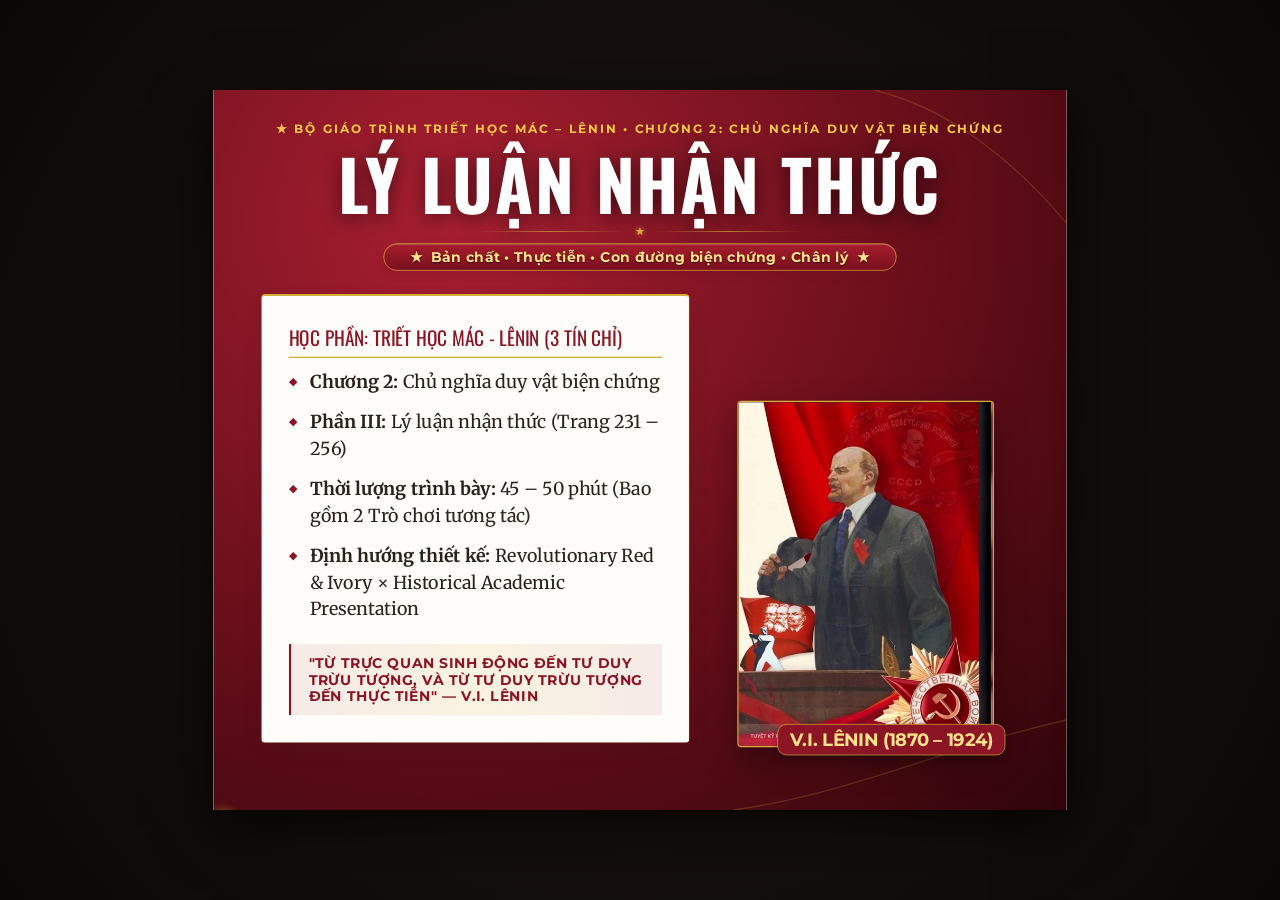
==== index.html @ 83b5cc19 "Update fit.js: per-column responsive text scaling with side-ratio constraint & add data-nofit to sli" ====
<!DOCTYPE html>
<html lang="vi">
<head>
  <meta charset="UTF-8">
  <meta name="viewport" content="width=device-width, initial-scale=1.0">
  <title>Lý luận nhận thức - Triết học Mác – Lênin</title>
  <!-- Google Fonts for Vietnamese Academic Presentation -->
  <link rel="stylesheet" href="assets/css/fonts.css"> <!-- font tự lưu: chạy được khi không có mạng -->
  <link rel="stylesheet" href="assets/css/style.css">
  <link rel="stylesheet" href="assets/css/design-v3.css">
</head>
<body>

<svg style="display: none;">
  <defs>
    <!-- Soviet Star Gold -->
    <g id="icon-gold-star">
      <polygon points="12,2 15,9 22,9 16.5,13.5 18.5,20.5 12,16 5.5,20.5 7.5,13.5 2,9 9,9" fill="#D4AF37" stroke="#FFE28A" stroke-width="0.8"/>
    </g>
    <!-- Red Ribbon Corner Swash -->
    <g id="swash-topright">
      <path d="M0,0 C120,20 220,90 320,220 L320,0 Z" fill="url(#grad-red-swash)"/>
      <path d="M30,0 C140,25 240,105 320,200" stroke="#D4AF37" stroke-width="2" fill="none" opacity="0.8"/>
    </g>
    <!-- Wave Bottom Ribbon -->
    <g id="swash-bottomright">
      <path d="M0,200 C180,180 320,110 520,70 L520,200 Z" fill="url(#grad-red-wave)"/>
      <path d="M20,200 C200,175 340,105 520,65" stroke="#D4AF37" stroke-width="2" fill="none" opacity="0.85"/>
    </g>
    <!-- Gradients -->
    <linearGradient id="grad-red-swash" x1="0%" y1="0%" x2="100%" y2="100%">
      <stop offset="0%" stop-color="#9E1B2D" stop-opacity="0.95"/>
      <stop offset="100%" stop-color="#680E1A" stop-opacity="0.98"/>
    </linearGradient>
    <linearGradient id="grad-red-wave" x1="0%" y1="0%" x2="100%" y2="100%">
      <stop offset="0%" stop-color="#B5202B" stop-opacity="0.9"/>
      <stop offset="100%" stop-color="#7A0F1D" stop-opacity="0.98"/>
    </linearGradient>
  </defs>
</svg>

<div id="viewport">
  <div id="presentation-container">

    <!-- SLIDE 1: BÌA TRANG TRỌNG -->
    <div class="slide active bg-ivory" id="slide-1"
         data-notes-time="1 phút 30 giây"
         data-notes-explain="Kính chào Thầy Cô và các bạn sinh viên. Hôm nay chúng ta cùng bước vào nghiên cứu Phần III, Chương 2 của Bộ Giáo trình Triết học Mác - Lênin: Lý luận nhận thức (Gnoseology/Epistemology). Đây là một trong những nội dung rực rỡ nhất của chủ nghĩa duy vật biện chứng, giải mã nguồn gốc, bản chất và con đường loài người chinh phục chân lý."
         data-notes-example="Từ việc người nguyên thủy tìm ra lửa qua lao động thực tiễn cho đến các nhà khoa học đương đại vận hành kính viễn vọng không gian James Webb hay phát triển Trí tuệ Nhân tạo - đó đều là hành trình biện chứng của nhận thức."
         data-notes-keypoint="Nhận thức không phải là sự phản ánh thụ động như tấm gương soi, mà là một quá trình phản ánh tích cực, chủ động, sáng tạo thế giới khách quan vào bộ óc người trên cơ sở thực tiễn."
         data-notes-transition="Trước khi đi vào chi tiết, chúng ta cùng điểm qua cấu trúc tổng thể của bài thuyết trình hôm nay.">
      
      <svg class="ribbon-swash-topright" viewBox="0 0 320 220"><use href="#swash-topright"/></svg>
      <svg class="ribbon-swash-bottomright" viewBox="0 0 520 200"><use href="#swash-bottomright"/></svg>

      <div class="header-section-badge" style="justify-content: center;">
        <span>★</span> BỘ GIÁO TRÌNH TRIẾT HỌC MÁC – LÊNIN • CHƯƠNG 2: CHỦ NGHĨA DUY VẬT BIỆN CHỨNG
      </div>
      <h1 class="slide-main-title" style="font-size: 52px; margin-top: 10px; letter-spacing: 3px;">LÝ LUẬN NHẬN THỨC</h1>
      <div class="title-star-motif"><span class="star-icon">★</span></div>
      <div class="slide-subtitle-pill" style="margin-bottom: 28px;">
        <span class="pill-star">★</span>
        <span>Bản chất • Thực tiễn • Con đường biện chứng • Chân lý</span>
        <span class="pill-star">★</span>
      </div>

      <div class="slide-body" style="align-items: center; justify-content: space-between;">
        <!-- Left: Card thông tin bài giảng -->
        <div class="ivory-card" style="flex: 1.1; max-width: 950px; padding: 40px;">
          <div style="font-family: var(--font-title); font-size: 26px; color: var(--color-crimson); margin-bottom: 16px; border-bottom: 2px solid var(--color-gold); padding-bottom: 8px;">
            HỌC PHẦN: TRIẾT HỌC MÁC - LÊNIN (3 TÍN CHỈ)
          </div>
          <ul class="bullet-list" style="font-size: 20px;">
            <li class="bullet-item"><strong>Chương 2:</strong> Chủ nghĩa duy vật biện chứng</li>
            <li class="bullet-item"><strong>Phần III:</strong> Lý luận nhận thức (Trang 231 – 256)</li>
            <li class="bullet-item"><strong>Thời lượng trình bày:</strong> 45 – 50 phút (Bao gồm 2 Trò chơi tương tác)</li>
            <li class="bullet-item"><strong>Định hướng thiết kế:</strong> Revolutionary Red & Ivory × Historical Academic Presentation</li>
          </ul>
          <div class="takeaway-banner" style="margin-top: 32px;">
            "TỪ TRỰC QUAN SINH ĐỘNG ĐẾN TƯ DUY TRỪU TƯỢNG, VÀ TỪ TƯ DUY TRỪU TƯỢNG ĐẾN THỰC TIỄN" — V.I. LÊNIN
          </div>
        </div>

        <!-- Right: Tranh cắt tư liệu Lenin trên lễ đài -->
        <div style="flex: 0.9; display: flex; justify-content: center; align-items: flex-end; height: 100%; position: relative;">
          <img src="assets/images/cutouts/lenin_podium.jpg" alt="V.I. Lenin tại lễ đài" 
               style="max-height: 520px; border-radius: 16px; box-shadow: var(--shadow-deep); border: 2px solid var(--color-gold); object-fit: cover;">
          <div style="position: absolute; bottom: -12px; right: 20px; background: var(--color-crimson); color: var(--color-gold-light); font-family: var(--font-sans); font-size: 14px; font-weight: 700; padding: 6px 18px; border-radius: 14px; border: 1.5px solid var(--color-gold); box-shadow: 0 4px 10px rgba(0,0,0,0.3);">
            V.I. LÊNIN (1870 – 1924)
          </div>
        </div>
      </div>
    </div>
        

    <!-- SLIDE 2: MỤC LỤC BÀI HỌC -->
    <div class="slide bg-crimson-rich" id="slide-2"
         data-notes-time="1 phút 15 giây"
         data-notes-explain="Bài thuyết trình gồm 5 trụ cột nội dung chính và 2 hoạt động tương tác xen kẽ. Cấu trúc được thiết kế tuần tự theo đúng tiến trình biện chứng của nhận thức luận Mác - Lênin."
         data-notes-example="Ta sẽ đi từ lịch sử các quan điểm triết học, bản chất nhận thức, sang vai trò của thực tiễn, phân tích 2 giai đoạn cảm tính và lý tính, định nghĩa chân lý và kết thúc bằng việc liên hệ chính hành trình học tập, nghiên cứu của sinh viên trong kỷ nguyên số."
         data-notes-keypoint="Điểm nhấn là 2 trò chơi tương tác: Trò chơi 1 giữa giờ giúp phân biệt Thực tiễn vs Lý thuyết; Trò chơi 2 cuối giờ giúp giải mã các tình huống nhận thức biện chứng."
         data-notes-transition="Bây giờ, xin mời các bạn cùng theo dõi chuẩn đầu ra và mục tiêu cốt lõi mà bài giảng hướng tới.">

      <div class="header-section-badge" style="justify-content: center;">
        <span>★</span> LỘ TRÌNH BÀI GIẢNG 45-50 PHÚT
      </div>
      <h1 class="slide-main-title">NỘI DUNG CHƯƠNG TRÌNH</h1>
      <div class="title-star-motif"><span class="star-icon">★</span></div>
      <div class="slide-subtitle-pill">
        <span class="pill-star">★</span>
        <span>5 Trụ cột tri thức & 2 Hoạt động tương tác</span>
        <span class="pill-star">★</span>
      </div>

      <div class="slide-body" style="flex-direction: column; justify-content: center; gap: 16px;">
        <div style="display: grid; grid-template-columns: repeat(3, 1fr); gap: 20px;">
          <!-- Mục 1 -->
          <div class="dark-card" style="border-top: 4px solid var(--color-gold);">
            <div style="font-family: var(--font-title); font-size: 28px; color: var(--color-gold-bright); margin-bottom: 6px;">PHẦN 01</div>
            <div style="font-family: var(--font-subtitle); font-size: 20px; font-weight: 700; color: #FFFFFF; margin-bottom: 8px;">Bản chất của nhận thức</div>
            <p style="font-size: 15px; color: var(--color-text-light-muted); line-height: 1.5;">Khái niệm, các quan điểm trong lịch sử triết học và 3 nguyên tắc duy vật biện chứng của V.I. Lênin.</p>
          </div>

          <!-- Mục 2 -->
          <div class="dark-card" style="border-top: 4px solid var(--color-gold);">
            <div style="font-family: var(--font-title); font-size: 28px; color: var(--color-gold-bright); margin-bottom: 6px;">PHẦN 02</div>
            <div style="font-family: var(--font-subtitle); font-size: 20px; font-weight: 700; color: #FFFFFF; margin-bottom: 8px;">Thực tiễn & Vai trò thực tiễn</div>
            <p style="font-size: 15px; color: var(--color-text-light-muted); line-height: 1.5;">Phạm trù Practica, 3 đặc trưng, 3 hình thức cơ bản và 4 vai trò quyết định đối với nhận thức.</p>
          </div>

          <!-- Mini Game 1 -->
          <div class="dark-card" style="border-top: 4px solid #E53935; background: rgba(139, 21, 36, 0.45);">
            <div style="font-family: var(--font-title); font-size: 28px; color: #FFCDD2; margin-bottom: 6px;">GIỮA GIỜ</div>
            <div style="font-family: var(--font-subtitle); font-size: 20px; font-weight: 700; color: #FFFFFF; margin-bottom: 8px;">Trò chơi 1: Thực tiễn hay Lý thuyết?</div>
            <p style="font-size: 15px; color: #FFE28A; line-height: 1.5;">Thử thách 5 tình huống phân biệt hoạt động thực tiễn với tư duy trừu tượng thuần túy.</p>
          </div>
        </div>

        <div style="display: grid; grid-template-columns: repeat(3, 1fr); gap: 20px;">
          <!-- Mục 3 -->
          <div class="dark-card" style="border-top: 4px solid var(--color-gold);">
            <div style="font-family: var(--font-title); font-size: 28px; color: var(--color-gold-bright); margin-bottom: 6px;">PHẦN 03</div>
            <div style="font-family: var(--font-subtitle); font-size: 20px; font-weight: 700; color: #FFFFFF; margin-bottom: 8px;">Các giai đoạn nhận thức</div>
            <p style="font-size: 15px; color: var(--color-text-light-muted); line-height: 1.5;">Con đường biện chứng: Nhận thức cảm tính ⇄ Nhận thức lý tính ⇄ Thực tiễn.</p>
          </div>

          <!-- Mục 4 -->
          <div class="dark-card" style="border-top: 4px solid var(--color-gold);">
            <div style="font-family: var(--font-title); font-size: 28px; color: var(--color-gold-bright); margin-bottom: 6px;">PHẦN 04 & 05</div>
            <div style="font-family: var(--font-subtitle); font-size: 20px; font-weight: 700; color: #FFFFFF; margin-bottom: 8px;">Chân lý & Kỷ nguyên AI</div>
            <p style="font-size: 15px; color: var(--color-text-light-muted); line-height: 1.5;">Tính khách quan, tương đối, tuyệt đối, cụ thể và vận dụng vào kỷ nguyên Trí tuệ nhân tạo.</p>
          </div>

          <!-- Mini Game 2 & Tổng kết -->
          <div class="dark-card" style="border-top: 4px solid #F59E0B; background: rgba(90, 60, 20, 0.45);">
            <div style="font-family: var(--font-title); font-size: 28px; color: var(--color-gold-bright); margin-bottom: 6px;">CUỐI GIỜ</div>
            <div style="font-family: var(--font-subtitle); font-size: 20px; font-weight: 700; color: #FFFFFF; margin-bottom: 8px;">Trò chơi 2 & Tổng kết sơ đồ</div>
            <p style="font-size: 15px; color: #FFE28A; line-height: 1.5;">Giải mã hành trình nhận thức, tổng kết Mindmap toàn diện và giải đáp câu hỏi ôn tập.</p>
          </div>
        </div>
      </div>
    </div>
        

    <!-- SLIDE 3: MỤC TIÊU VÀ CHUẨN ĐẦU RA -->
    <div class="slide bg-ivory" id="slide-3"
         data-notes-time="1 phút"
         data-notes-explain="Một bài thuyết trình học thuật đại học cần nêu rõ mục tiêu đào tạo. Người học cần nắm chắc 3 khối: Tri thức khoa học, Phương pháp luận tư duy và Thái độ vận dụng thực tiễn."
         data-notes-example="Không chỉ học vẹt định nghĩa, sinh viên phải biết áp dụng vào các đồ án lập trình, thí nghiệm khoa học và làm việc thực tế sau khi ra trường."
         data-notes-keypoint="Khắc phục triệt để bệnh giáo điều (chỉ nói lý thuyết suông) và bệnh kinh nghiệm chủ nghĩa (chỉ làm mò mẫm thiếu lý luận soi đường)."
         data-notes-transition="Để kích hoạt tư duy, chúng ta hãy cùng đặt ra câu hỏi triết học cơ bản nhất đã thách thức nhân loại hàng nghìn năm qua.">

      <svg class="ribbon-swash-topright" viewBox="0 0 320 220"><use href="#swash-topright"/></svg>
      <div class="header-section-badge"><span>★</span> MỤC TIÊU VÀ ĐỊNH HƯỚNG PHÁT TRIỂN NĂNG LỰC</div>
      <h1 class="slide-main-title">CHUẨN ĐẦU RA BÀI HỌC</h1>
      <div class="title-star-motif"><span class="star-icon">★</span></div>
      <div class="slide-subtitle-pill">
        <span class="pill-star">★</span>
        <span>Tri thức cốt lõi • Kỹ năng tư duy • Vận dụng thực tế</span>
        <span class="pill-star">★</span>
      </div>

      <div class="slide-body" style="display: grid; grid-template-columns: 1fr 1fr 1fr; gap: 28px;">
        <!-- Card 1 -->
        <div class="ivory-card" style="border-top: 5px solid var(--color-crimson);">
          <div style="display: flex; align-items: center; gap: 12px; margin-bottom: 16px;">
            <div style="font-size: 32px; color: var(--color-crimson);">✦</div>
            <h3 style="font-family: var(--font-subtitle); font-size: 22px; color: var(--color-crimson);">TRI THỨC CỐT LÕI</h3>
          </div>
          <ul class="bullet-list" style="font-size: 17px;">
            <li class="bullet-item">Hiểu sâu sắc bản chất nhận thức là sự phản ánh tích cực, chủ động, sáng tạo.</li>
            <li class="bullet-item">Nắm vững 3 đặc trưng, 3 hình thức và 4 vai trò của thực tiễn.</li>
            <li class="bullet-item">Nắm trọn vẹn quy luật vận động từ nhận thức cảm tính đến lý tính và quay về thực tiễn.</li>
            <li class="bullet-item">Nắm rõ 3 tính chất của chân lý: khách quan, tương đối & tuyệt đối, cụ thể.</li>
          </ul>
        </div>

        <!-- Card 2 -->
        <div class="ivory-card" style="border-top: 5px solid var(--color-gold);">
          <div style="display: flex; align-items: center; gap: 12px; margin-bottom: 16px;">
            <div style="font-size: 32px; color: var(--color-gold-dark);">★</div>
            <h3 style="font-family: var(--font-subtitle); font-size: 22px; color: var(--color-gold-dark);">KỸ NĂNG TƯ DUY</h3>
          </div>
          <ul class="bullet-list" style="font-size: 17px;">
            <li class="bullet-item">Xây dựng tư duy biện chứng: nhìn sự vật trong sự vận động, không phiến diện, máy móc.</li>
            <li class="bullet-item">Kết hợp nhuần nhuyễn phương pháp suy lý: Quy nạp và Diễn dịch trong học tập.</li>
            <li class="bullet-item">Phát triển năng lực tư duy phản biện (Critical Thinking) trước luồng thông tin đa chiều.</li>
          </ul>
        </div>

        <!-- Card 3 -->
        <div class="ivory-card" style="border-top: 5px solid #2E7D32;">
          <div style="display: flex; align-items: center; gap: 12px; margin-bottom: 16px;">
            <div style="font-size: 32px; color: #2E7D32;">✔</div>
            <h3 style="font-family: var(--font-subtitle); font-size: 22px; color: #2E7D32);">NĂNG LỰC VẬN DỤNG</h3>
          </div>
          <ul class="bullet-list" style="font-size: 17px;">
            <li class="bullet-item">Quán triệt nguyên tắc thực tiễn: lấy hành động, thí nghiệm, thực hành làm thước đo.</li>
            <li class="bullet-item">Sử dụng công nghệ và Trí tuệ nhân tạo (AI) có trách nhiệm, luôn kiểm chứng thực tế.</li>
            <li class="bullet-item">Chống hai khuynh hướng sai lầm: Bệnh giáo điều và Bệnh kinh nghiệm chủ nghĩa.</li>
          </ul>
        </div>
      </div>
    </div>
        

    <!-- SLIDE 4: KHỞI ĐỘNG VÀ ĐẶT VẤN ĐỀ -->
    <div class="slide bg-ivory" id="slide-4"
         data-notes-time="1 phút 15 giây"
         data-notes-explain="Chúng ta khởi động bằng câu hỏi lớn của triết học: 'Con người có thể nhận thức được thế giới hay không?'. Trong bức họa nổi tiếng 'Trường Athena' của Raphael, Plato chỉ tay lên trời (ý niệm khách quan), còn Aristotle hướng lòng bàn tay xuống đất (hiện thực tự nhiên)."
         data-notes-example="Mắt ta thấy Mặt Trời mọc đằng Đông lặn đằng Tây, cảm giác cho rằng Trái Đất đứng yên. Nhưng khoa học chứng minh Trái Đất quay quanh Mặt Trời. Như vậy cảm giác bề ngoài chưa phải là bản chất!"
         data-notes-keypoint="Sự thật khách quan đòi hỏi con người phải vượt qua cảm giác trực quan đơn thuần để đi sâu vào tư duy lý tính và kiểm nghiệm qua thực tiễn."
         data-notes-transition="Vậy lý luận nhận thức nằm ở vị trí nào trong toàn bộ tòa lâu đài triết học Mác - Lênin? Chúng ta cùng sang slide tiếp theo.">

      <svg class="ribbon-swash-topright" viewBox="0 0 320 220"><use href="#swash-topright"/></svg>
      <div class="header-section-badge"><span>★</span> KHỞI ĐỘNG TƯ DUY KHOA HỌC</div>
      <h1 class="slide-main-title">CÂU HỎI LỚN CỦA NHẬN THỨC LUẬN</h1>
      <div class="title-star-motif"><span class="star-icon">★</span></div>
      <div class="slide-subtitle-pill">
        <span class="pill-star">★</span>
        <span>Con người có thể nhận thức được bản chất thế giới không?</span>
        <span class="pill-star">★</span>
      </div>

      <div class="slide-body">
        <div class="ivory-card" style="flex: 1.2; display: flex; flex-direction: column; justify-content: space-between;">
          <div>
            <h3 style="font-family: var(--font-subtitle); font-size: 24px; color: var(--color-crimson); margin-bottom: 16px;">
              NGHỊCH LÝ GIỮA "HIỆN TƯỢNG BỀ NGOÀI" VÀ "BẢN CHẤT BÊN TRONG"
            </h3>
            <ul class="bullet-list" style="font-size: 19px;">
              <li class="bullet-item"><strong>Ảo ảnh của trực quan:</strong> Mắt thường thấy Mặt Trời chuyển động quanh Trái Đất, cái que cắm vào nước trông như bị gãy. Cảm giác có phản ánh hoàn toàn đúng sự thật?</li>
              <li class="bullet-item"><strong>Sự bất đồng nhận thức:</strong> Vì sao cùng chứng kiến một biến cố lịch sử hay hiện tượng xã hội, mỗi học phái, giai cấp lại có quan điểm và kết luận trái ngược nhau?</li>
              <li class="bullet-item"><strong>Tiêu chuẩn phân xử:</strong> Khi các lập luận lý thuyết đều tỏ ra chặt chẽ, cái gì là thước đo tối cao để phân định đúng - sai, chân lý hay ngụy biện?</li>
            </ul>
          </div>
          <div class="takeaway-banner">
            "NẾU HÌNH THỨC BIỂU HIỆN VÀ BẢN CHẤT CỦA SỰ VẬT LÀ HOÀN TOÀN NHẤT TRÍ VỚI NHAU, THÌ MỌI KHOA HỌC SẼ TRỞ NÊN THỪA." — C. MÁC
          </div>
        </div>

        <div style="flex: 0.8; display: flex; flex-direction: column; align-items: center; justify-content: center;">
          <div class="polaroid-frame" style="transform: rotate(2deg); width: 92%;">
            <img src="assets/images/school_of_athens.jpg" class="polaroid-img" style="height: 380px;" alt="Trường Athena của Raphael">
            <div class="polaroid-caption">Bức họa "Trường Athena" (Raphael) — Cuộc tranh luận ngàn năm về nguồn gốc nhận thức</div>
          </div>
        </div>
      </div>
    </div>
        

    <!-- SLIDE 5: VỊ TRÍ TRONG HỆ THỐNG TRIẾT HỌC -->
    <div class="slide bg-ivory" id="slide-5"
         data-notes-time="1 phút 15 giây"
         data-notes-explain="Chúng ta xác định tọa độ của Phần III trong toàn bộ môn học. Vấn đề cơ bản của triết học có 2 mặt: Mặt thứ nhất trả lời vật chất hay ý thức có trước; Mặt thứ hai trả lời con người có nhận thức được thế giới hay không. Lý luận nhận thức chính là lời giải quyết triệt để cho mặt thứ hai."
         data-notes-example="Ở phần trước, ta đã học 2 nguyên lý, 3 quy luật (Lượng - Chất, Mâu thuẫn, Phủ định của phủ định), 6 cặp phạm trù. Những quy luật đó không chỉ tồn tại ngoài tự nhiên mà chính là quy luật vận động của tư duy nhận thức."
         data-notes-keypoint="Phép biện chứng duy vật và Lý luận nhận thức duy vật biện chứng thống nhất hữu cơ với nhau."
         data-notes-transition="Bây giờ, chúng ta chính thức bước vào Phần I: Lịch sử nhận thức luận và Quan điểm duy vật biện chứng.">

      <svg class="ribbon-swash-topright" viewBox="0 0 320 220"><use href="#swash-topright"/></svg>
      <div class="header-section-badge"><span>★</span> MỐI LIÊN HỆ HỆ THỐNG TRIẾT HỌC</div>
      <h1 class="slide-main-title">VỊ TRÍ CỦA LÝ LUẬN NHẬN THỨC</h1>
      <div class="title-star-motif"><span class="star-icon">★</span></div>
      <div class="slide-subtitle-pill">
        <span class="pill-star">★</span>
        <span>Giải quyết mặt thứ hai của vấn đề cơ bản của triết học</span>
        <span class="pill-star">★</span>
      </div>

      <div class="slide-body" style="display: flex; gap: 32px;">
        <div class="ivory-card" style="flex: 1; display: flex; flex-direction: column; justify-content: center; gap: 20px;">
          <h3 style="font-family: var(--font-subtitle); font-size: 22px; color: var(--color-crimson);">
            TÒA LÂU ĐÀI CHỦ NGHĨA DUY VẬT BIỆN CHỨNG
          </h3>
          <div style="display: flex; flex-direction: column; gap: 12px; font-size: 18px;">
            <div style="padding: 12px 18px; background: rgba(139, 21, 36, 0.06); border-left: 4px solid var(--color-crimson); border-radius: 6px;">
              <strong>1. Vật chất và Ý thức:</strong> Khẳng định thế giới vật chất tồn tại khách quan, ý thức là sự phản ánh sáng tạo thế giới vật chất.
            </div>
            <div style="padding: 12px 18px; background: rgba(212, 175, 55, 0.1); border-left: 4px solid var(--color-gold); border-radius: 6px;">
              <strong>2. Phép biện chứng duy vật:</strong> 2 nguyên lý (Mối liên hệ phổ biến, Sự phát triển), 3 quy luật cơ bản, 6 cặp phạm trù.
            </div>
            <div style="padding: 12px 18px; background: rgba(139, 21, 36, 0.12); border-left: 4px solid var(--color-red-vibrant); border-radius: 6px; box-shadow: 0 4px 12px rgba(139,21,36,0.15);">
              <strong>3. Lý luận nhận thức duy vật biện chứng (Trọng tâm):</strong> Vận dụng toàn bộ phép biện chứng vào quá trình nhận thức chân lý của con người.
            </div>
          </div>
        </div>

        <div class="curled-note" style="flex: 1; display: flex; flex-direction: column; justify-content: space-between;">
          <div>
            <h3 style="font-family: var(--font-subtitle); font-size: 22px; color: var(--color-gold-dark); margin-bottom: 14px;">
              Ý NGHĨA BẢN LỀ CỦA PHẦN III
            </h3>
            <p style="font-size: 18px; line-height: 1.6; color: var(--color-text-main); margin-bottom: 16px;">
              Lý luận nhận thức không đứng tách rời, mà là <strong>sự thống nhất giữa thế giới quan duy vật và phương pháp luận biện chứng</strong>.
            </p>
            <p style="font-size: 18px; line-height: 1.6; color: var(--color-text-main);">
              Nó là cầu nối trực tiếp để chuẩn bị nghiên cứu sang <strong>Chương 3: Chủ nghĩa duy vật lịch sử</strong> (hình thái kinh tế - xã hội, giai cấp, nhà nước, tồn tại xã hội và ý thức xã hội).
            </p>
          </div>
          <div class="takeaway-banner" style="background: rgba(212, 175, 55, 0.15); border-left-color: var(--color-gold);">
            THỐNG NHẤT HỮU CƠ: PHÉP BIỆN CHỨNG = LÝ LUẬN NHẬN THỨC = LOGIC HỌC
          </div>
        </div>
      </div>
    </div>
        

    <!-- SLIDE 6: KHÁI NIỆM LÝ LUẬN NHẬN THỨC -->
    <div class="slide bg-ivory" id="slide-6"
         data-notes-time="1 phút 15 giây"
         data-notes-explain="Chúng ta tìm hiểu nguồn gốc từ nguyên: Trong tiếng Hy Lạp cổ, 'Gnosis' có nghĩa là tri thức, 'Logos' có nghĩa là học thuyết, lời bàn giải. Ghép lại thành Gnoseology (Lý luận nhận thức) hay Epistemology."
         data-notes-example="Đây là nhánh triết học nghiên cứu bản chất của nhận thức, con người nhận thức bằng cách nào, nhận thức có giới hạn không, và tiêu chuẩn nào phân định đúng sai."
         data-notes-keypoint="Giáo trình trang 231 định nghĩa: Lý luận nhận thức là một bộ phận của triết học, nghiên cứu bản chất, con đường, quy luật của quá trình nhận thức hiện thực khách quan của con người."
         data-notes-transition="Trước khi Mác và Ăngghen ra đời, các trào lưu triết học cổ đại và cận đại đã nhìn nhận vấn đề này như thế nào?">

      <svg class="ribbon-swash-topright" viewBox="0 0 320 220"><use href="#swash-topright"/></svg>
      <div class="header-section-badge"><span>★</span> PHẦN I: BẢN CHẤT CỦA NHẬN THỨC</div>
      <h1 class="slide-main-title">KHÁI NIỆM LÝ LUẬN NHẬN THỨC</h1>
      <div class="title-star-motif"><span class="star-icon">★</span></div>
      <div class="slide-subtitle-pill">
        <span class="pill-star">★</span>
        <span>Từ nguyên Hy Lạp: "Gnosis" (Tri thức) + "Logos" (Học thuyết)</span>
        <span class="pill-star">★</span>
      </div>

      <div class="slide-body">
        <div class="ivory-card" style="flex: 1.2; display: flex; flex-direction: column; justify-content: space-between;">
          <div>
            <h3 style="font-family: var(--font-subtitle); font-size: 24px; color: var(--color-crimson); margin-bottom: 16px;">
              ĐỊNH NGHĨA KHOA HỌC TRONG GIÁO TRÌNH (TRANG 231)
            </h3>
            <ul class="bullet-list" style="font-size: 19px;">
              <li class="bullet-item"><strong>Lý luận nhận thức (Gnoseology / Epistemology):</strong> Là học thuyết triết học nghiên cứu về bản chất của nhận thức, các hình thức, giai đoạn và quy luật vận động của quá trình con người phản ánh hiện thực khách quan.</li>
              <li class="bullet-item"><strong>Đối tượng nghiên cứu:</strong> Khả năng nhận thức của con người; mối quan hệ giữa tri thức với hiện thực khách quan; con đường đạt tới chân lý và tiêu chuẩn kiểm tra chân lý.</li>
              <li class="bullet-item"><strong>Khía cạnh bản thể luận & nhận thức luận:</strong> Khi triết học ra đời với tư cách là hệ thống tri thức lý luận, vấn đề nhận thức luận luôn là tâm điểm tranh luận giữa các trường phái.</li>
            </ul>
          </div>
          <div class="takeaway-banner">
            LÝ LUẬN NHẬN THỨC GIẢI QUYẾT TRIỆT ĐỂ MẶT THỨ HAI CỦA VẤN ĐỀ CƠ BẢN CỦA TRIẾT HỌC
          </div>
        </div>

        <div style="flex: 0.8; display: flex; flex-direction: column; align-items: center; justify-content: center;">
          <div class="polaroid-frame" style="transform: rotate(-3deg); width: 88%;">
            <img src="assets/images/aristotle.jpg" class="polaroid-img" style="height: 380px;" alt="Aristotle">
            <div class="polaroid-caption">Tượng bán thân Aristotle (384 – 322 TCN) — Cội nguồn logic học và nhận thức luận cổ đại</div>
          </div>
        </div>
      </div>
    </div>
        

    <!-- SLIDE 7: CHỦ NGHĨA DUY TÂM VỀ NHẬN THỨC -->
    <div class="slide bg-ivory" id="slide-7"
         data-notes-time="1 phút 20 giây"
         data-notes-explain="Chúng ta khảo sát quan điểm của chủ nghĩa duy tâm. Chủ nghĩa duy tâm chia thành 2 nhánh: Duy tâm chủ quan (Berkeley, Hume) và Duy tâm khách quan (Plato, Hegel)."
         data-notes-example="George Berkeley cho rằng: 'Sự vật là phức hợp của các cảm giác', 'Tồn tại tức là được tri giác' (Esse est percipi). Nếu không ai nhìn thấy quả táo thì quả táo không tồn tại! Điều này hoàn toàn phản khoa học. Trong khi đó, Plato xem nhận thức chỉ là linh hồn nhớ lại (hồi tưởng) thế giới ý niệm kiếp trước."
         data-notes-keypoint="Điểm chung của chủ nghĩa duy tâm: Phủ nhận nguồn gốc vật chất khách quan của nhận thức, coi nhận thức bắt nguồn từ ý thức, tinh thần thuần túy."
         data-notes-transition="Bên cạnh chủ nghĩa duy tâm, còn có những triết gia hoài nghi tuyệt đối về khả năng hiểu biết của con người. Đó là ai?">

      <svg class="ribbon-swash-topright" viewBox="0 0 320 220"><use href="#swash-topright"/></svg>
      <div class="header-section-badge"><span>★</span> LỊCH SỬ NHẬN THỨC LUẬN (TRANG 232 – 233)</div>
      <h1 class="slide-main-title">QUAN ĐIỂM CỦA CHỦ NGHĨA DUY TÂM</h1>
      <div class="title-star-motif"><span class="star-icon">★</span></div>
      <div class="slide-subtitle-pill">
        <span class="pill-star">★</span>
        <span>Phủ nhận nguồn gốc hiện thực khách quan của nhận thức</span>
        <span class="pill-star">★</span>
      </div>

      <div class="slide-body" style="display: grid; grid-template-columns: 1fr 1fr; gap: 32px;">
        <!-- Cột 1: Duy tâm chủ quan -->
        <div class="ivory-card" style="border-top: 5px solid var(--color-crimson);">
          <div style="display: flex; align-items: center; gap: 16px; margin-bottom: 16px;">
            <div class="wax-seal" style="width: 80px; height: 80px;">
              <img src="assets/images/george_berkeley.jpg" class="wax-seal-inner-img" style="width: 62px; height: 62px;" alt="Berkeley">
            </div>
            <div>
              <h3 style="font-family: var(--font-subtitle); font-size: 22px; color: var(--color-crimson);">DUY TÂM CHỦ QUAN</h3>
              <div style="font-size: 14px; color: var(--color-text-muted);">Đại biểu: George Berkeley (1685 – 1753)</div>
            </div>
          </div>
          <ul class="bullet-list" style="font-size: 17px;">
            <li class="bullet-item">Khẳng định: Mọi sự vật hiện tượng chỉ là <strong>"phức hợp của những cảm giác"</strong> chủ quan của con người.</li>
            <li class="bullet-item">Luận điểm nổi tiếng: <em>"Tồn tại tức là được tri giác"</em> (Esse est percipi).</li>
            <li class="bullet-item">Hậu quả: Rơi vào thuyết duy ngã (Solipsism) — chỉ có bản thân cái 'tôi' và cảm giác của 'tôi' là tồn tại thực sự.</li>
          </ul>
        </div>

        <!-- Cột 2: Duy tâm khách quan -->
        <div class="ivory-card" style="border-top: 5px solid var(--color-gold);">
          <div style="display: flex; align-items: center; gap: 16px; margin-bottom: 16px;">
            <div class="wax-seal" style="width: 80px; height: 80px;">
              <img src="assets/images/hegel.jpg" class="wax-seal-inner-img" style="width: 62px; height: 62px;" alt="Hegel">
            </div>
            <div>
              <h3 style="font-family: var(--font-subtitle); font-size: 22px; color: var(--color-gold-dark);">DUY TÂM KHÁCH QUAN</h3>
              <div style="font-size: 14px; color: var(--color-text-muted);">Đại biểu: Platon (427 – 347 TCN), G.W.F. Hegel</div>
            </div>
          </div>
          <ul class="bullet-list" style="font-size: 17px;">
            <li class="bullet-item"><strong>Platon:</strong> Nhận thức thực chất chỉ là quá trình <em>"hồi tưởng lại"</em> (anamnesis) của linh hồn bất tử về thế giới ý niệm kiếp trước.</li>
            <li class="bullet-item"><strong>Hegel:</strong> Nhận thức là quá trình <em>"Ý niệm tuyệt đối"</em> tự vận động, tự tha hóa vào giới tự nhiên rồi tự nhận thức lại chính bản thân mình.</li>
            <li class="bullet-item">Hạn chế: Thần bí hóa quá trình nhận thức của con người xã hội.</li>
          </ul>
        </div>
      </div>
    </div>
        

    <!-- SLIDE 8: HOÀI NGHI LUẬN VÀ BẤT KHẢ TRI LUẬN -->
    <div class="slide bg-ivory" id="slide-8"
         data-notes-time="1 phút 20 giây"
         data-notes-explain="Chúng ta phân tích hai trào lưu: Thuyết hoài nghi (Skepticism) và Thuyết không thể biết (Bất khả tri luận - Agnosticism). Tiêu biểu nhất cho Bất khả tri luận cận đại là đại triết gia người Đức Immanuel Kant."
         data-notes-example="Kant chia thế giới thành 2 nửa: Một bên là 'Hiện tượng' (Phenomena) mà giác quan ta cảm nhận được, một bên là 'Vật tự nó' (Ding an sich) nằm kín đáo bên trong mà con người không bao giờ chạm tới được."
         data-notes-keypoint="Ph. Ăngghen đã bác bỏ Kant một cách đanh thép: Sự bác bỏ sâu sắc nhất đối với những sự lập dị triết học này chính là THỰC TIỄN, thực nghiệm và công nghiệp."
         data-notes-transition="Vậy các nhà duy vật trước Mác đã giải quyết vấn đề nhận thức như thế nào?">

      <svg class="ribbon-swash-topright" viewBox="0 0 320 220"><use href="#swash-topright"/></svg>
      <div class="header-section-badge"><span>★</span> LỊCH SỬ NHẬN THỨC LUẬN (TRANG 233 – 234)</div>
      <h1 class="slide-main-title">HOÀI NGHI LUẬN VÀ BẤT KHẢ TRI LUẬN</h1>
      <div class="title-star-motif"><span class="star-icon">★</span></div>
      <div class="slide-subtitle-pill">
        <span class="pill-star">★</span>
        <span>Nghi ngờ khả năng nhận thức & Luận điểm "Vật tự nó" của I. Kant</span>
        <span class="pill-star">★</span>
      </div>

      <div class="slide-body">
        <div class="ivory-card" style="flex: 1.2; display: flex; flex-direction: column; justify-content: space-between;">
          <div>
            <h3 style="font-family: var(--font-subtitle); font-size: 22px; color: var(--color-crimson); margin-bottom: 12px;">
              GIỚI HẠN NHẬN THỨC THEO QUAN ĐIỂM CỦA I. KANT (1724 – 1804)
            </h3>
            <ul class="bullet-list" style="font-size: 18px;">
              <li class="bullet-item"><strong>Thuyết hoài nghi (Hume):</strong> Nghi ngờ độ xác thực của tri thức giác quan, cho rằng không có gì chứng minh thế giới bên ngoài tương ứng với cảm giác của ta.</li>
              <li class="bullet-item"><strong>Thuyết không thể biết (Agnosticism của Kant):</strong> Thừa nhận có thế giới khách quan bên ngoài tác động vào giác quan, nhưng con người <em>chỉ nhận thức được 'Hiện tượng' bề ngoài</em>.</li>
              <li class="bullet-item"><strong>Bản chất sự vật là "Vật tự nó" (Ding an sich):</strong> Nằm ngoài khả năng nắm bắt của trí tuệ con người, là bức tường vĩnh viễn không thể vượt qua.</li>
            </ul>
          </div>
          <div class="takeaway-banner">
            ĂNGGHEN BÁC BỎ: "NẾU CHÚNG TA CÓ THỂ CHỨNG MINH TÍNH CHÍNH XÁC CỦA SỰ HIỂU BIẾT... BẰNG CÁCH TỰ MÌNH LÀM RA SỰ VẬT ĐÓ THÌ 'VẬT TỰ NÓ' KHÔNG CÒN NỮA!"
          </div>
        </div>

        <div style="flex: 0.8; display: flex; flex-direction: column; align-items: center; justify-content: center;">
          <div class="polaroid-frame" style="transform: rotate(3deg); width: 88%;">
            <img src="assets/images/immanuel_kant.jpg" class="polaroid-img" style="height: 380px;" alt="Immanuel Kant">
            <div class="polaroid-caption">Immanuel Kant (1724 – 1804) — Người đề xướng thuyết "Vật tự nó" (Ding an sich)</div>
          </div>
        </div>
      </div>
    </div>
        

    <!-- SLIDE 9: CHỦ NGHĨA DUY VẬT TRƯỚC C. MÁC -->
    <div class="slide bg-ivory" id="slide-9"
         data-notes-time="1 phút 20 giây"
         data-notes-explain="Chủ nghĩa duy vật trước Mác (từ Đê-mô-crít cổ đại đến Phoi-ơ-bắc thế kỷ XIX) có công lao rất lớn: kiên quyết khẳng định con người có thể nhận thức được thế giới khách quan."
         data-notes-example="Tuy nhiên, họ ví nhận thức con người giống như một tấm gương phẳng hay miếng sáp mềm: ngoại giới chiếu vào thế nào thì in hệt như thế. Họ nhìn nhận nhận thức một cách thụ động, siêu hình, tĩnh tại."
         data-notes-keypoint="Hạn chế cốt tử: Họ không nhìn thấy vai trò của THỰC TIỄN lịch sử - xã hội và tính năng động, sáng tạo của chủ thể nhận thức."
         data-notes-transition="Sự bế tắc này chỉ được giải quyết khi C. Mác, Ph. Ăngghen và V.I. Lênin xây dựng nên lý luận nhận thức duy vật biện chứng.">

      <svg class="ribbon-swash-topright" viewBox="0 0 320 220"><use href="#swash-topright"/></svg>
      <div class="header-section-badge"><span>★</span> LỊCH SỬ NHẬN THỨC LUẬN (TRANG 234 – 235)</div>
      <h1 class="slide-main-title">CHỦ NGHĨA DUY VẬT TRƯỚC C. MÁC</h1>
      <div class="title-star-motif"><span class="star-icon">★</span></div>
      <div class="slide-subtitle-pill">
        <span class="pill-star">★</span>
        <span>Khẳng định khả năng nhận thức nhưng mang tính trực quan, siêu hình</span>
        <span class="pill-star">★</span>
      </div>

      <div class="slide-body">
        <div class="ivory-card" style="flex: 1.2; display: flex; flex-direction: column; justify-content: space-between;">
          <div>
            <h3 style="font-family: var(--font-subtitle); font-size: 22px; color: var(--color-crimson); margin-bottom: 12px;">
              ƯU ĐIỂM VÀ HAI HẠN CHẾ CƠ BẢN (TRANG 234)
            </h3>
            <ul class="bullet-list" style="font-size: 18px;">
              <li class="bullet-item"><strong>Mặt tích cực:</strong> Dũng cảm công nhận con người có khả năng nhận thức thế giới; xem nhận thức là sự phản ánh của hiện thực khách quan vào bộ óc con người.</li>
              <li class="bullet-item"><strong>Hạn chế 1 (Tính chất trực quan, máy móc):</strong> Coi phản ánh nhận thức chỉ như <em>"tấm gương soi"</em> hay <em>"miếng sáp in dấu"</em>, thụ động, một chiều, không thấy sự biến đổi phức tạp.</li>
              <li class="bullet-item"><strong>Hạn chế 2 (Tính chất siêu hình, phi lịch sử):</strong> Không hiểu được nhận thức là quá trình biện chứng vận động có mâu thuẫn; <em>đặc biệt là hoàn toàn không thấy vai trò của hoạt động thực tiễn</em>.</li>
            </ul>
          </div>
          <div class="takeaway-banner">
            KHÔNG ĐƯA THỰC TIỄN VÀO LÝ LUẬN NHẬN THỨC CHÍNH LÀ NGUYÊN NHÂN KHIẾN DUY VẬT CŨ RƠI VÀO BẾ TẮC
          </div>
        </div>

        <div style="flex: 0.8; display: flex; flex-direction: column; align-items: center; justify-content: center;">
          <div class="polaroid-frame" style="transform: rotate(-2deg); width: 88%;">
            <img src="assets/images/ludwig_feuerbach.jpg" class="polaroid-img" style="height: 380px;" alt="Ludwig Feuerbach">
            <div class="polaroid-caption">Ludwig Feuerbach (1804 – 1872) — Đỉnh cao của chủ nghĩa duy vật siêu hình trước C. Mác</div>
          </div>
        </div>
      </div>
    </div>
        

    <!-- SLIDE 10: NỀN TỐI ĐIỆN ẢNH - 3 NGUYÊN TẮC LÊNIN -->
    <div class="slide bg-dark-cinematic" id="slide-10"
         data-notes-time="1 phút 40 giây"
         data-notes-explain="Đây là slide trọng tâm mang phong cách điện ảnh học thuật. Trong kiệt tác 'Chủ nghĩa duy vật và chủ nghĩa kinh nghiệm phê phán' (1909), V.I. Lênin đã khái quát 3 nguyên tắc nền tảng xây dựng lý luận nhận thức duy vật biện chứng."
         data-notes-example="Nguyên tắc 1 khẳng định bản thể luận vật chất. Nguyên tắc 2 khẳng định nhận thức luận phản ánh: cảm giác là hình ảnh chủ quan của thế giới khách quan. Nguyên tắc 3 đưa Thực tiễn làm tiêu chuẩn duy nhất của chân lý."
         data-notes-keypoint="Ba nguyên tắc này là vũ khí sắc bén đập tan cả chủ nghĩa duy tâm lẫn thuyết bất khả tri, xác lập nền tảng khoa học vững chắc cho nhận thức luận Mác - Lênin."
         data-notes-transition="Trên cơ sở 3 nguyên tắc này, triết học Mác - Lênin định nghĩa bản chất của nhận thức như thế nào?">

      <div class="header-section-badge" style="justify-content: center;">
        <span>★</span> BỘ GIÁO TRÌNH TRIẾT HỌC MÁC – LÊNIN (TRANG 235 – 236)
      </div>
      <h1 class="slide-main-title">BA NGUYÊN TẮC NHẬN THỨC DUY VẬT BIỆN CHỨNG</h1>
      <div class="title-star-motif"><span class="star-icon">★</span></div>
      <div class="slide-subtitle-pill">
        <span class="pill-star">★</span>
        <span>Cương lĩnh nhận thức luận của V.I. Lênin (Năm 1909)</span>
        <span class="pill-star">★</span>
      </div>

      <div class="slide-body" style="display: flex; gap: 36px; align-items: center;">
        <!-- Left: Khối 3 nguyên tắc phát sáng -->
        <div style="flex: 1.3; display: flex; flex-direction: column; gap: 18px;">
          <!-- Nguyên tắc 1 -->
          <div class="dark-card" style="border-left: 6px solid var(--color-gold); padding: 22px 28px;">
            <div style="font-family: var(--font-subtitle); font-size: 20px; font-weight: 700; color: var(--color-gold-bright); margin-bottom: 6px;">
              NGUYÊN TẮC 1: THỪA NHẬN THẾ GIỚI KHÁCH QUAN TỒN TẠI ĐỘC LẬP VỚI Ý THỨC
            </div>
            <p style="font-size: 16px; color: #EDE4D8; line-height: 1.55;">
              Thừa nhận những sự vật, hiện tượng tồn tại khách quan bên ngoài và độc lập với ý thức, cảm giác của con người. Đó là nguồn gốc duy nhất của mọi nhận thức.
            </p>
          </div>

          <!-- Nguyên tắc 2 -->
          <div class="dark-card" style="border-left: 6px solid #E53935; padding: 22px 28px;">
            <div style="font-family: var(--font-subtitle); font-size: 20px; font-weight: 700; color: #FFCDD2; margin-bottom: 6px;">
              NGUYÊN TẮC 2: CẢM GIÁC, Ý THỨC LÀ HÌNH ẢNH CỦA THẾ GIỚI KHÁCH QUAN
            </div>
            <p style="font-size: 16px; color: #EDE4D8; line-height: 1.55;">
              Ý thức là hình ảnh chủ quan của thế giới khách quan. Thế giới có thể nhận thức được, không có bức tường nào ngăn cách giữa hiện tượng và bản chất ("vật tự nó").
            </p>
          </div>

          <!-- Nguyên tắc 3 -->
          <div class="dark-card" style="border-left: 6px solid #4CAF50; padding: 22px 28px;">
            <div style="font-family: var(--font-subtitle); font-size: 20px; font-weight: 700; color: #C8E6C9; margin-bottom: 6px;">
              NGUYÊN TẮC 3: THỰC TIỄN LÀ TIÊU CHUẨN KIỂM TRA CHÂN LÝ
            </div>
            <p style="font-size: 16px; color: #EDE4D8; line-height: 1.55;">
              Thực tiễn là tiêu chuẩn duy nhất để kiểm tra tính đúng đắn của nhận thức, phân biệt hình ảnh phản ánh đúng (chân lý) với ảo tưởng, sai lầm.
            </p>
          </div>
        </div>

        <!-- Right: Tranh Lenin điện ảnh -->
        <div style="flex: 0.7; display: flex; flex-direction: column; align-items: center;">
          <div class="polaroid-frame" style="transform: rotate(2deg); background: #261D1A; padding-bottom: 16px; border: 1px solid var(--color-gold);">
            <img src="assets/images/vladimir_lenin.jpg" class="polaroid-img" style="height: 380px; border-radius: 4px;" alt="V.I. Lenin">
            <div class="polaroid-caption" style="color: var(--color-gold-light); font-size: 14px;">
              V.I. Lênin — Tác giả "Chủ nghĩa duy vật và chủ nghĩa kinh nghiệm phê phán"
            </div>
          </div>
        </div>
      </div>
    </div>
        

    <!-- SLIDE 11: NGUỒN GỐC VÀ BẢN CHẤT CỦA NHẬN THỨC -->
    <div class="slide bg-ivory" id="slide-11"
         data-notes-time="1 phút 30 giây"
         data-notes-explain="Chúng ta đi vào định nghĩa bản chất nhận thức của chủ nghĩa duy vật biện chứng. Khác với gương soi thụ động, nhận thức của con người mang 4 đặc trưng: Tích cực, Chủ động, Sáng tạo và trên cơ sở Thực tiễn."
         data-notes-example="Con người không chỉ chụp lại cái cây, mà từ việc quan sát cây cối và nhu cầu che mưa nắng, con người sáng tạo ra nhà cửa, vật liệu xây dựng mới."
         data-notes-keypoint="Nhận thức là quá trình tương tác biện chứng giữa Chủ thể (con người hiện thực có ý thức, công cụ, tri thức) và Khách thể (phần hiện thực khách quan bị chủ thể tác động) thông qua môi giới thực tiễn."
         data-notes-transition="Trong hoạt động nhận thức, con người phân chia nhận thức thành những cấp độ nào?">

      <svg class="ribbon-swash-topright" viewBox="0 0 320 220"><use href="#swash-topright"/></svg>
      <div class="header-section-badge"><span>★</span> BẢN CHẤT NHẬN THỨC (TRANG 236 – 238)</div>
      <h1 class="slide-main-title">BẢN CHẤT CỦA NHẬN THỨC</h1>
      <div class="title-star-motif"><span class="star-icon">★</span></div>
      <div class="slide-subtitle-pill">
        <span class="pill-star">★</span>
        <span>Sự phản ánh tích cực, chủ động, sáng tạo hiện thực khách quan</span>
        <span class="pill-star">★</span>
      </div>

      <div class="slide-body">
        <div class="ivory-card" style="flex: 1.2; display: flex; flex-direction: column; justify-content: space-between;">
          <div>
            <h3 style="font-family: var(--font-subtitle); font-size: 22px; color: var(--color-crimson); margin-bottom: 12px;">
              BỐN ĐẶC TRƯNG BẢN CHẤT THEO TRIẾT HỌC MÁC – LÊNIN
            </h3>
            <ul class="bullet-list" style="font-size: 18px;">
              <li class="bullet-item"><strong>Thừa nhận khách thể khách quan:</strong> Thế giới vật chất tồn tại độc lập với ý thức con người và là nguồn gốc duy nhất của nhận thức.</li>
              <li class="bullet-item"><strong>Tính tích cực và chủ động:</strong> Nhận thức không phải là sự sao chép thụ động mà con người chủ động hướng tới đối tượng theo nhu cầu của mình.</li>
              <li class="bullet-item"><strong>Tính sáng tạo phi thường:</strong> Con người có khả năng trừu tượng hóa, mô hình hóa, tái tạo lại bản chất và dự báo tương lai của sự vật.</li>
              <li class="bullet-item"><strong>Dựa trên nền tảng thực tiễn:</strong> Nhận thức nảy sinh từ thực tiễn và lấy thực tiễn làm thước đo kiểm chứng cuối cùng.</li>
            </ul>
          </div>
          <div class="takeaway-banner">
            NHẬN THỨC LÀ QUÁ TRÌNH BIỆN CHỨNG ĐI TỪ CHƯA BIẾT ĐẾN BIẾT, TỪ BIẾT NÔNG ĐẾN BIẾT SÂU, TỪ HIỆN TƯỢNG ĐẾN BẢN CHẤT
          </div>
        </div>

        <div style="flex: 0.8; display: flex; flex-direction: column; align-items: center; justify-content: center;">
          <div class="polaroid-frame" style="transform: rotate(2deg); width: 88%;">
            <img src="assets/images/karl_marx.jpg" class="polaroid-img" style="height: 380px;" alt="Karl Marx">
            <div class="polaroid-caption">Karl Marx (1818 – 1883) — Người đặt nền móng duy vật biện chứng cho nhận thức luận</div>
          </div>
        </div>
      </div>
    </div>
        

    <!-- SLIDE 12: CÁC CẤP ĐỘ CỦA NHẬN THỨC -->
    <div class="slide bg-ivory" id="slide-12"
         data-notes-time="1 phút 30 giây"
         data-notes-explain="Giáo trình trang 238 – 239 phân chia nhận thức thành 2 cặp cấp độ: 1) Nhận thức kinh nghiệm vs. Nhận thức lý luận; 2) Nhận thức thông thường vs. Nhận thức khoa học."
         data-notes-example="Quan sát chuồn chuồn bay thấp thì mưa là nhận thức kinh nghiệm thông thường. Nhưng phân tích khí áp, độ ẩm, khối không khí nóng lạnh để dự báo bão là nhận thức lý luận khoa học."
         data-notes-keypoint="Nhận thức kinh nghiệm là cơ sở ban đầu nhưng dễ phiến diện; Nhận thức lý luận có tính trừu tượng khái quát cao, đi sâu vào bản chất quy luật và định hướng cho kinh nghiệm."
         data-notes-transition="Cả kinh nghiệm lẫn lý luận đều không thể tự hình thành trong chân không, mà đều bắt nguồn từ THỰC TIỄN. Vậy Thực tiễn là gì? Chúng ta bước sang Phần II.">

      <svg class="ribbon-swash-topright" viewBox="0 0 320 220"><use href="#swash-topright"/></svg>
      <div class="header-section-badge"><span>★</span> PHÂN LOẠI NHẬN THỨC (TRANG 238 – 239)</div>
      <h1 class="slide-main-title">CÁC HÌNH THỨC VÀ CẤP ĐỘ NHẬN THỨC</h1>
      <div class="title-star-motif"><span class="star-icon">★</span></div>
      <div class="slide-subtitle-pill">
        <span class="pill-star">★</span>
        <span>Kinh nghiệm vs. Lý luận • Thông thường vs. Khoa học</span>
        <span class="pill-star">★</span>
      </div>

      <div class="slide-body" style="display: grid; grid-template-columns: 1fr 1fr; gap: 32px;">
        <!-- Nhóm 1: Kinh nghiệm vs Lý luận -->
        <div class="ivory-card" style="border-top: 5px solid var(--color-crimson);">
          <h3 style="font-family: var(--font-subtitle); font-size: 22px; color: var(--color-crimson); margin-bottom: 14px;">
            THEO TÍNH CHẤT PHẢN ÁNH
          </h3>
          <div style="margin-bottom: 16px;">
            <h4 style="color: var(--color-crimson-dark); font-size: 18px; margin-bottom: 4px;">1. Nhận thức kinh nghiệm:</h4>
            <p style="font-size: 16px; line-height: 1.5; color: var(--color-text-main);">
              Hình thành từ sự quan sát trực tiếp các sự vật hiện tượng trong đời sống hàng ngày hoặc thực nghiệm. Đem lại tri thức cụ thể, sinh động nhưng còn bề ngoài và rời rạc.
            </p>
          </div>
          <div>
            <h4 style="color: var(--color-crimson-dark); font-size: 18px; margin-bottom: 4px;">2. Nhận thức lý luận:</h4>
            <p style="font-size: 16px; line-height: 1.5; color: var(--color-text-main);">
              Nhận thức gián tiếp, khái quát về bản chất và quy luật của sự vật dưới dạng hệ thống các khái niệm, quy luật, phạm trù khoa học.
            </p>
          </div>
        </div>

        <!-- Nhóm 2: Thông thường vs Khoa học -->
        <div class="ivory-card" style="border-top: 5px solid var(--color-gold);">
          <h3 style="font-family: var(--font-subtitle); font-size: 22px; color: var(--color-gold-dark); margin-bottom: 14px;">
            THEO MỨC ĐỘ TỰ GIÁC & TỔ CHỨC
          </h3>
          <div style="margin-bottom: 16px;">
            <h4 style="color: var(--color-gold-dark); font-size: 18px; margin-bottom: 4px;">1. Nhận thức thông thường (tiền khoa học):</h4>
            <p style="font-size: 16px; line-height: 1.5; color: var(--color-text-main);">
              Hình thành tự phát, trực tiếp qua hoạt động sống hàng ngày. Chi phối phần lớn hành vi ứng xử thường nhật của con người nhưng chưa thành hệ thống chặt chẽ.
            </p>
          </div>
          <div>
            <h4 style="color: var(--color-gold-dark); font-size: 18px; margin-bottom: 4px;">2. Nhận thức khoa học:</h4>
            <p style="font-size: 16px; line-height: 1.5; color: var(--color-text-main);">
              Hình thành tự giác, có phương pháp luận, sử dụng công cụ thực nghiệm chuyên sâu để vạch ra các quy luật khách quan chi phối tự nhiên và xã hội.
            </p>
          </div>
        </div>
      </div>
    </div>
        

    <!-- SLIDE 13: PHẠM TRÙ THỰC TIỄN -->
    <div class="slide bg-ivory" id="slide-13"
         data-notes-time="1 phút 20 giây"
         data-notes-explain="Chúng ta bước vào Phần II: Thực tiễn và vai trò của thực tiễn. Đây là phát kiến vĩ đại của C. Mác. Trong tiếng Hy Lạp cổ, 'Practica' có nghĩa là hoạt động tích cực, biến đổi."
         data-notes-example="Mác viết trong Luận cương về Phoi-ơ-bắc: 'Khuyết điểm chủ yếu của toàn bộ chủ nghĩa duy vật trước kia là đối tượng, hiện thực chỉ được quan niệm dưới hình thức khách thể hay hình thức trực quan, chứ không được quan niệm là hoạt động cảm tính của con người, là thực tiễn'."
         data-notes-keypoint="Định nghĩa Mác - Lênin (Trang 241): Thực tiễn là toàn bộ những hoạt động vật chất - cảm tính, có tính mục đích, mang tính lịch sử - xã hội của con người nhằm cải tạo tự nhiên và xã hội."
         data-notes-transition="Định nghĩa này bao hàm 3 đặc trưng then chốt nào? Xin mời xem slide 14.">

      <svg class="ribbon-swash-topright" viewBox="0 0 320 220"><use href="#swash-topright"/></svg>
      <div class="header-section-badge"><span>★</span> PHẦN II: THỰC TIỄN VÀ VAI TRÒ CỦA THỰC TIỄN</div>
      <h1 class="slide-main-title">PHẠM TRÙ THỰC TIỄN (PRACTICA)</h1>
      <div class="title-star-motif"><span class="star-icon">★</span></div>
      <div class="slide-subtitle-pill">
        <span class="pill-star">★</span>
        <span>Phát kiến mang tính cách mạng của C. Mác và Ph. Ăngghen</span>
        <span class="pill-star">★</span>
      </div>

      <div class="slide-body">
        <div class="ivory-card" style="flex: 1.2; display: flex; flex-direction: column; justify-content: space-between;">
          <div>
            <div class="academic-quote" style="font-size: 20px; margin-bottom: 16px;">
              "Thực tiễn là toàn bộ những hoạt động vật chất - cảm tính, có tính mục đích, mang tính lịch sử - xã hội của con người nhằm cải tạo tự nhiên và xã hội."
              <span class="academic-quote-author">— Bộ Giáo trình Triết học Mác – Lênin, Trang 241</span>
            </div>
            <ul class="bullet-list" style="font-size: 18px;">
              <li class="bullet-item"><strong>Gốc từ ngữ:</strong> Xuất phát từ tiếng Hy Lạp cổ <em>"Practica"</em> (hoạt động tích cực, biến đổi hiện thực).</li>
              <li class="bullet-item"><strong>Hoạt động vật chất - cảm tính:</strong> Là hoạt động mà con người phải sử dụng sức mạnh thể xác, giác quan và công cụ vật chất để tác động vào đối tượng vật chất cụ thể.</li>
              <li class="bullet-item"><strong>Mục đích tối thượng:</strong> Không phải để chiêm nghiệm thế giới trong đầu mà nhằm <em>cải tạo thế giới</em>, phục vụ lợi ích sinh tồn và phát triển của con người.</li>
            </ul>
          </div>
          <div class="takeaway-banner">
            THỰC TIỄN LÀ CẦU NỐI VẬT CHẤT TRỰC TIẾP GIỮA CON NGƯỜI VỚI THẾ GIỚI TỰ NHIÊN VÀ XÃ HỘI
          </div>
        </div>

        <div style="flex: 0.8; display: flex; flex-direction: column; align-items: center; justify-content: center;">
          <div class="polaroid-frame" style="transform: rotate(2deg); width: 88%;">
            <img src="assets/images/cutouts/marx_engels_statue.jpg" class="polaroid-img" style="height: 380px;" alt="Marx & Engels">
            <div class="polaroid-caption">Tượng đài Karl Marx & Friedrich Engels — Hai nhà sáng lập chủ nghĩa duy vật lịch sử</div>
          </div>
        </div>
      </div>
    </div>
        

    <!-- SLIDE 14: BA ĐẶC TRƯNG CƠ BẢN CỦA THỰC TIỄN -->
    <div class="slide bg-ivory" id="slide-14"
         data-notes-time="1 phút 20 giây"
         data-notes-explain="Giáo trình trang 241 – 242 phân tích 3 đặc trưng cơ bản giúp phân biệt thực tiễn với các hoạt động khác của con người và loài vật."
         data-notes-example="Con ong xây tổ sáp lục giác rất hoàn hảo, con nhện giăng tơ tinh xảo, nhưng đó chỉ là bản năng sinh học, không phải thực tiễn! Con người trước khi xây nhà đã có bản vẽ thiết kế trong đầu - đó là tính mục đích tự giác."
         data-notes-keypoint="Ba đặc trưng: 1. Hoạt động vật chất cảm tính; 2. Mang tính lịch sử - xã hội; 3. Có tính mục đích tự giác cải tạo hiện thực."
         data-notes-transition="Xét theo cấu trúc chiều dọc, hoạt động thực tiễn bao gồm những yếu tố cấu thành nào?">

      <svg class="ribbon-swash-topright" viewBox="0 0 320 220"><use href="#swash-topright"/></svg>
      <div class="header-section-badge"><span>★</span> BẢN CHẤT HOẠT ĐỘNG THỰC TIỄN (TRANG 241 – 242)</div>
      <h1 class="slide-main-title">BA ĐẶC TRƯNG CƠ BẢN CỦA THỰC TIỄN</h1>
      <div class="title-star-motif"><span class="star-icon">★</span></div>
      <div class="slide-subtitle-pill">
        <span class="pill-star">★</span>
        <span>Phân biệt thực tiễn với tư duy trừu tượng và bản năng loài vật</span>
        <span class="pill-star">★</span>
      </div>

      <div class="slide-body" style="display: grid; grid-template-columns: 1fr 1fr 1fr; gap: 26px;">
        <!-- Đặc trưng 1 -->
        <div class="ivory-card" style="border-top: 5px solid var(--color-crimson);">
          <div style="font-size: 32px; color: var(--color-crimson); margin-bottom: 12px;">①</div>
          <h3 style="font-family: var(--font-subtitle); font-size: 20px; color: var(--color-crimson); margin-bottom: 12px;">
            HOẠT ĐỘNG VẬT CHẤT – CẢM TÍNH
          </h3>
          <p style="font-size: 16px; line-height: 1.6; color: var(--color-text-main);">
            Thực tiễn không phải là hoạt động tinh thần, tư tưởng. Con người sử dụng <strong>công cụ vật chất, giác quan và cơ bắp</strong> tác động vào đối tượng vật chất cụ thể bên ngoài để biến đổi chúng.
          </p>
        </div>

        <!-- Đặc trưng 2 -->
        <div class="ivory-card" style="border-top: 5px solid var(--color-gold);">
          <div style="font-size: 32px; color: var(--color-gold-dark); margin-bottom: 12px;">②</div>
          <h3 style="font-family: var(--font-subtitle); font-size: 20px; color: var(--color-gold-dark); margin-bottom: 12px;">
            MANG TÍNH LỊCH SỬ – XÃ HỘI
          </h3>
          <p style="font-size: 16px; line-height: 1.6; color: var(--color-text-main);">
            Thực tiễn là hoạt động của <strong>con người trong các quan hệ xã hội</strong>, không phải hành vi sinh học cô lập kiểu Robinson trên đảo hoang. Trình độ thực tiễn bị quy định bởi từng giai đoạn lịch sử cụ thể.
          </p>
        </div>

        <!-- Đặc trưng 3 -->
        <div class="ivory-card" style="border-top: 5px solid #2E7D32;">
          <div style="font-size: 32px; color: #2E7D32; margin-bottom: 12px;">③</div>
          <h3 style="font-family: var(--font-subtitle); font-size: 20px; color: #2E7D32); margin-bottom: 12px;">
            CÓ TÍNH MỤC ĐÍCH TỰ GIÁC
          </h3>
          <p style="font-size: 16px; line-height: 1.6; color: var(--color-text-main);">
            Khác hoàn toàn với hoạt động bản năng của loài vật (ong xây tổ, chim làm tổ), hoạt động thực tiễn của con người luôn <strong>có ý thức, có kế hoạch, hướng tới mục tiêu</strong> cải tạo thế giới để thỏa mãn nhu cầu.
          </p>
        </div>
      </div>
    </div>
        

    <!-- SLIDE 15: CẤU TRÚC CỦA HOẠT ĐỘNG THỰC TIỄN -->
    <div class="slide bg-ivory" id="slide-15"
         data-notes-time="1 phút 15 giây"
         data-notes-explain="Giáo trình trang 242 chỉ ra: Nếu cắt theo chiều dọc, hoạt động thực tiễn bao gồm 3 yếu tố liên hoàn: Mục đích -> Phương tiện (công cụ) -> Kết quả."
         data-notes-example="Mục đích nảy sinh từ nhu cầu sinh tồn (cần lương thực). Phương tiện là cái cày, máy cày, hệ thống tưới tiêu. Kết quả là hạt lúa thu hoạch được để nuôi sống con người."
         data-notes-keypoint="Phương tiện (công cụ lao động) đóng vai trò quyết định hiệu quả của thực tiễn. Trình độ công cụ phản ánh trình độ chinh phục tự nhiên của con người."
         data-notes-transition="Vậy trong xã hội, thực tiễn được biểu hiện dưới những hình thức cơ bản nào? Xin mời xem slide 16.">

      <svg class="ribbon-swash-topright" viewBox="0 0 320 220"><use href="#swash-topright"/></svg>
      <div class="header-section-badge"><span>★</span> CẤU TRÚC HỆ THỐNG THỰC TIỄN (TRANG 242)</div>
      <h1 class="slide-main-title">CẤU TRÚC CỦA HOẠT ĐỘNG THỰC TIỄN</h1>
      <div class="title-star-motif"><span class="star-icon">★</span></div>
      <div class="slide-subtitle-pill">
        <span class="pill-star">★</span>
        <span>Mục đích → Phương tiện (Công cụ) → Kết quả thực tiễn</span>
        <span class="pill-star">★</span>
      </div>

      <div class="slide-body" style="align-items: center; justify-content: space-between;">
        <div class="ivory-card" style="flex: 1.2; padding: 36px;">
          <h3 style="font-family: var(--font-subtitle); font-size: 22px; color: var(--color-crimson); margin-bottom: 18px;">
            BA MẮT XÍCH TRONG MỘT CHU TRÌNH THỰC TIỄN
          </h3>
          <div style="display: flex; flex-direction: column; gap: 16px; font-size: 18px;">
            <div style="display: flex; gap: 16px; align-items: flex-start;">
              <div style="background: var(--color-crimson); color: #FFF; font-weight: 700; border-radius: 50%; width: 32px; height: 32px; display: flex; align-items: center; justify-content: center; flex-shrink: 0;">1</div>
              <div>
                <strong>Mục đích:</strong> Nảy sinh từ nhu cầu vật chất và tinh thần của con người. Mục đích định hướng toàn bộ hành động, là hình mẫu lý tưởng về sản phẩm tương lai.
              </div>
            </div>

            <div style="display: flex; gap: 16px; align-items: flex-start;">
              <div style="background: var(--color-gold); color: #000; font-weight: 700; border-radius: 50%; width: 32px; height: 32px; display: flex; align-items: center; justify-content: center; flex-shrink: 0;">2</div>
              <div>
                <strong>Phương tiện (Công cụ):</strong> Hệ thống công cụ lao động, máy móc, phương pháp kỹ thuật được chủ thể lựa chọn để tác động vào đối tượng hiện thực.
              </div>
            </div>

            <div style="display: flex; gap: 16px; align-items: flex-start;">
              <div style="background: #2E7D32; color: #FFF; font-weight: 700; border-radius: 50%; width: 32px; height: 32px; display: flex; align-items: center; justify-content: center; flex-shrink: 0;">3</div>
              <div>
                <strong>Kết quả:</strong> Sản phẩm vật chất hoặc sự biến đổi trong hiện thực. Kết quả này được đối chiếu với mục đích ban đầu để kiểm nghiệm và rút kinh nghiệm.
              </div>
            </div>
          </div>
          <div class="takeaway-banner" style="margin-top: 24px;">
            "CÁI PHÂN BIỆT CÁC THỜI ĐẠI KINH TẾ KHÔNG PHẢI LÀ Ở CHỖ CHÚNG SẢN XUẤT RA CÁI GÌ, MÀ LÀ Ở CHỖ CHÚNG SẢN XUẤT BẰNG CÁCH NÀO, VỚI NHỮNG TƯ LIỆU LAO ĐỘNG NÀO." — C. MÁC
          </div>
        </div>

        <div style="flex: 0.8; display: flex; justify-content: center;">
          <div class="curled-note" style="width: 88%; padding: 32px;">
            <h4 style="font-family: var(--font-subtitle); font-size: 20px; color: var(--color-gold-dark); margin-bottom: 12px;">
              LƯU Ý QUAN TRỌNG:
            </h4>
            <p style="font-size: 16px; line-height: 1.6; color: var(--color-text-main); margin-bottom: 12px;">
              Nếu chỉ có mục đích trong đầu mà không dùng <strong>phương tiện vật chất</strong> tác động vào khách thể thì chưa cấu thành hoạt động thực tiễn.
            </p>
            <p style="font-size: 16px; line-height: 1.6; color: var(--color-text-main);">
              Đó chỉ là <em>ước mơ, giả thuyết hoặc tư duy trừu tượng</em> thuần túy.
            </p>
          </div>
        </div>
      </div>
    </div>
        

    <!-- SLIDE 16: BA HÌNH THỨC CƠ BẢN CỦA THỰC TIỄN -->
    <div class="slide bg-ivory" id="slide-16"
         data-notes-time="1 phút 30 giây"
         data-notes-explain="Giáo trình trang 243 – 244 nêu rõ 3 hình thức cơ bản của thực tiễn: 1. Sản xuất vật chất (cơ bản nhất, sớm nhất); 2. Hoạt động chính trị - xã hội; 3. Thực nghiệm khoa học."
         data-notes-example="Hình ảnh trên slide minh họa sinh động: Robot tự động hóa công nghiệp (sản xuất vật chất hiện đại); Đại hội đồng Liên Hợp Quốc (hoạt động chính trị - xã hội); Kính thiên văn James Webb (thực nghiệm khoa học khám phá vũ trụ)."
         data-notes-keypoint="Sản xuất vật chất đóng vai trò quyết định nhất vì nó duy trì sự tồn tại của con người; Hoạt động chính trị - xã hội giải phóng lực lượng sản xuất; Thực nghiệm khoa học dẫn dắt công nghệ thế kỷ 21."
         data-notes-transition="Ba hình thức này tác động qua lại với nhau như thế nào? Xin mời xem slide 17.">

      <svg class="ribbon-swash-topright" viewBox="0 0 320 220"><use href="#swash-topright"/></svg>
      <div class="header-section-badge"><span>★</span> BA HÌNH THỨC THỰC TIỄN (TRANG 243 – 244)</div>
      <h1 class="slide-main-title">BA HÌNH THỨC CƠ BẢN CỦA THỰC TIỄN</h1>
      <div class="title-star-motif"><span class="star-icon">★</span></div>
      <div class="slide-subtitle-pill">
        <span class="pill-star">★</span>
        <span>Sản xuất vật chất • Chính trị – Xã hội • Thực nghiệm khoa học</span>
        <span class="pill-star">★</span>
      </div>

      <div class="slide-body" style="display: grid; grid-template-columns: 1fr 1fr 1fr; gap: 24px;">
        <!-- Hình thức 1: Sản xuất vật chất -->
        <div class="ivory-card" style="border-top: 5px solid var(--color-crimson); display: flex; flex-direction: column; align-items: center; text-align: center;">
          <div class="wax-seal" style="width: 120px; height: 120px; margin-bottom: 14px;">
            <img src="assets/images/kuka_industrial_robots.jpg" class="wax-seal-inner-img" style="width: 96px; height: 96px;" alt="Robot công nghiệp">
          </div>
          <h3 style="font-family: var(--font-subtitle); font-size: 20px; color: var(--color-crimson); margin-bottom: 8px;">
            SẢN XUẤT VẬT CHẤT
          </h3>
          <div style="font-size: 13px; font-weight: 700; color: var(--color-gold-dark); margin-bottom: 10px;">HÌNH THỨC SỚM NHẤT & CƠ BẢN NHẤT</div>
          <p style="font-size: 15px; line-height: 1.5; color: var(--color-text-main); text-align: left;">
            Con người sử dụng tư liệu lao động tác động vào giới tự nhiên để tạo ra của cải vật chất duy trì sự sinh tồn của loài người. Là nền tảng cho mọi hoạt động khác.
          </p>
        </div>

        <!-- Hình thức 2: Chính trị - Xã hội -->
        <div class="ivory-card" style="border-top: 5px solid var(--color-gold); display: flex; flex-direction: column; align-items: center; text-align: center;">
          <div class="wax-seal" style="width: 120px; height: 120px; margin-bottom: 14px;">
            <img src="assets/images/un_general_assembly.jpg" class="wax-seal-inner-img" style="width: 96px; height: 96px;" alt="Đại hội đồng LHQ">
          </div>
          <h3 style="font-family: var(--font-subtitle); font-size: 20px; color: var(--color-gold-dark); margin-bottom: 8px;">
            HOẠT ĐỘNG CHÍNH TRỊ – XÃ HỘI
          </h3>
          <div style="font-size: 13px; font-weight: 700; color: var(--color-crimson); margin-bottom: 10px;">CẢI BIẾN CÁC QUAN HỆ XÃ HỘI</div>
          <p style="font-size: 15px; line-height: 1.5; color: var(--color-text-main); text-align: left;">
            Hoạt động của các giai cấp, đảng phái, cộng đồng nhằm biến đổi quan hệ chính trị, chế độ xã hội, giải phóng con người và thúc đẩy tiến bộ văn minh.
          </p>
        </div>

        <!-- Hình thức 3: Thực nghiệm khoa học -->
        <div class="ivory-card" style="border-top: 5px solid #2E7D32; display: flex; flex-direction: column; align-items: center; text-align: center;">
          <div class="wax-seal" style="width: 120px; height: 120px; margin-bottom: 14px;">
            <img src="assets/images/jwst_deep_field.jpg" class="wax-seal-inner-img" style="width: 96px; height: 96px;" alt="Kính thiên văn James Webb">
          </div>
          <h3 style="font-family: var(--font-subtitle); font-size: 20px; color: #2E7D32; margin-bottom: 8px;">
            THỰC NGHIỆM KHOA HỌC
          </h3>
          <div style="font-size: 13px; font-weight: 700; color: #2E7D32; margin-bottom: 10px;">HÌNH THỨC THỰC TIỄN ĐẶC BIỆT</div>
          <p style="font-size: 15px; line-height: 1.5; color: var(--color-text-main); text-align: left;">
            Hoạt động được tiến hành trong môi trường nhân tạo, có sự kiểm soát nghiêm ngặt nhằm rút ngắn thời gian nghiên cứu và trực tiếp phục vụ sản xuất.
          </p>
        </div>
      </div>
    </div>
        

    <!-- SLIDE 17: QUAN HỆ GIỮA 3 HÌNH THỨC THỰC TIỄN -->
    <div class="slide bg-ivory" id="slide-17"
         data-notes-time="1 phút 15 giây"
         data-notes-explain="Ba hình thức thực tiễn có mối quan hệ biện chứng, tác động qua lại chặt chẽ với nhau (Trang 244)."
         data-notes-example="Sản xuất vật chất tạo ra nguồn lực tài chính, máy móc cho phòng thí nghiệm. Hoạt động chính trị - xã hội ban hành luật pháp, chính sách khuyến khích đổi mới sáng tạo. Ngược lại, thực nghiệm khoa học tạo ra giống lúa mới, chip bán dẫn nâng cao năng suất sản xuất vật chất gấp bội lần."
         data-notes-keypoint="Sản xuất vật chất là nền tảng quyết định nhất; Thực nghiệm khoa học ngày nay đóng vai trò tiên phong, rút ngắn chu kỳ từ phòng thí nghiệm ra thị trường."
         data-notes-transition="Bây giờ chúng ta đi vào nội dung then chốt: Thực tiễn đóng vai trò gì đối với quá trình nhận thức?">

      <svg class="ribbon-swash-topright" viewBox="0 0 320 220"><use href="#swash-topright"/></svg>
      <div class="header-section-badge"><span>★</span> QUAN HỆ BIỆN CHỨNG (TRANG 244)</div>
      <h1 class="slide-main-title">MỐI QUAN HỆ BIỆN CHỨNG GIỮA 3 HÌNH THỨC</h1>
      <div class="title-star-motif"><span class="star-icon">★</span></div>
      <div class="slide-subtitle-pill">
        <span class="pill-star">★</span>
        <span>Sản xuất vật chất là nền tảng • Thực nghiệm khoa học là đòn bẩy</span>
        <span class="pill-star">★</span>
      </div>

      <div class="slide-body">
        <div class="ivory-card" style="flex: 1.2; display: flex; flex-direction: column; justify-content: space-between;">
          <ul class="bullet-list" style="font-size: 19px;">
            <li class="bullet-item">
              <strong>Sản xuất vật chất giữ vai trò quyết định nhất:</strong> Là cơ sở nuôi sống con người, cung cấp cơ sở vật chất, kinh phí và trang thiết bị cho hoạt động chính trị và thực nghiệm khoa học.
            </li>
            <li class="bullet-item">
              <strong>Hoạt động chính trị – xã hội tạo môi trường thể chế:</strong> Khi thể chế tiến bộ, giải phóng quan hệ sản xuất sẽ mở đường cho sản xuất phát triển và khoa học nở rộ.
            </li>
            <li class="bullet-item">
              <strong>Thực nghiệm khoa học ngày càng giữ vai trò tiên phong:</strong> Trong cách mạng công nghiệp 4.0, 'tri thức trở thành lực lượng sản xuất trực tiếp', thực nghiệm khoa học đi trước mở đường cho sản xuất.
            </li>
          </ul>
          <div class="takeaway-banner">
            KHÔNG COI THƯỜNG BẤT KỲ HÌNH THỨC NÀO, NHƯNG LUÔN KHẲNG ĐỊNH SẢN XUẤT VẬT CHẤT LÀ GỐC RỄ
          </div>
        </div>

        <div style="flex: 0.8; display: flex; flex-direction: column; align-items: center; justify-content: center;">
          <div class="polaroid-frame" style="transform: rotate(-2deg); width: 88%;">
            <img src="assets/images/cutouts/workers_painting.jpg" class="polaroid-img" style="height: 380px;" alt="Giai cấp công nhân">
            <div class="polaroid-caption">Sức mạnh của hoạt động thực tiễn cải tạo lịch sử và tự nhiên</div>
          </div>
        </div>
      </div>
    </div>
        

    <!-- SLIDE 18: THỰC TIỄN LÀ CƠ SỞ, ĐỘNG LỰC -->
    <div class="slide bg-ivory" id="slide-18"
         data-notes-time="1 phút 20 giây"
         data-notes-explain="Giáo trình trang 244 – 245 phân tích vai trò thứ nhất của thực tiễn: Thực tiễn là cơ sở, động lực của nhận thức."
         data-notes-example="Người Ai Cập cổ đại phải đo đạc đất đai sau mỗi mùa nước lũ sông Nile dâng tràn, từ đó sinh ra môn Hình học. Xã hội cần động cơ kéo than trong hầm mỏ, từ đó phát minh ra Động cơ hơi nước của James Watt."
         data-notes-keypoint="Ph. Ăngghen khẳng định: 'Khi xã hội có một nhu cầu về kỹ thuật thì nhu cầu ấy thúc đẩy khoa học tiến lên hơn mười trường đại học'."
         data-notes-transition="Thực tiễn không chỉ thúc đẩy nhận thức nảy sinh, mà nhận thức sinh ra để làm gì? Chúng ta sang vai trò thứ hai: Thực tiễn là mục đích của nhận thức.">

      <svg class="ribbon-swash-topright" viewBox="0 0 320 220"><use href="#swash-topright"/></svg>
      <div class="header-section-badge"><span>★</span> VAI TRÒ CỦA THỰC TIỄN (TRANG 244 – 245)</div>
      <h1 class="slide-main-title">THỰC TIỄN LÀ CƠ SỞ VÀ ĐỘNG LỰC CỦA NHẬN THỨC</h1>
      <div class="title-star-motif"><span class="star-icon">★</span></div>
      <div class="slide-subtitle-pill">
        <span class="pill-star">★</span>
        <span>Điểm xuất phát, nguồn gốc và sức mạnh thúc đẩy nhận thức tiến bộ</span>
        <span class="pill-star">★</span>
      </div>

      <div class="slide-body">
        <div class="ivory-card" style="flex: 1.2; display: flex; flex-direction: column; justify-content: space-between;">
          <ul class="bullet-list" style="font-size: 18px;">
            <li class="bullet-item"><strong>Cung cấp chất liệu và dữ liệu:</strong> Thông qua thực tiễn, con người tiếp xúc trực tiếp với thế giới, làm cho các thuộc tính, quy luật của sự vật bộc lộ để giác quan nắm bắt.</li>
            <li class="bullet-item"><strong>Đề ra nhu cầu, nhiệm vụ nghiên cứu:</strong> Mọi ngành khoa học (Toán, Lý, Y sinh, AI) đều ra đời từ mệnh lệnh giải quyết các bài toán hóc búa của thực tế.</li>
            <li class="bullet-item"><strong>Rèn luyện và hoàn thiện giác quan:</strong> Lao động thực tiễn làm cho các giác quan của con người trở nên tinh tường, nhạy bén hơn gấp nhiều lần.</li>
            <li class="bullet-item"><strong>Chế tạo công cụ mở rộng năng lực nhận thức:</strong> Kính hiển vi, kính thiên văn, siêu máy tính và mô hình AI đều là sản phẩm của thực tiễn nối dài giác quan con người.</li>
          </ul>
          <div class="takeaway-banner">
            "KHI XÃ HỘI CÓ MỘT NHU CẦU VỀ KỸ THUẬT THÌ NÓ THÚC ĐẨY KHOA HỌC TIẾN LÊN HƠN MƯỜI TRƯỜNG ĐẠI HỌC." — PH. ĂNGGHEN
          </div>
        </div>

        <div style="flex: 0.8; display: flex; flex-direction: column; align-items: center; justify-content: center;">
          <div class="polaroid-frame" style="transform: rotate(2deg); width: 88%;">
            <img src="assets/images/compound_microscope.jpg" class="polaroid-img" style="height: 380px;" alt="Kính hiển vi quang học">
            <div class="polaroid-caption">Kính hiển vi phòng thí nghiệm — Thực tiễn chế tạo công cụ nối dài thị giác con người</div>
          </div>
        </div>
      </div>
    </div>
        

    <!-- SLIDE 19: THỰC TIỄN LÀ MỤC ĐÍCH CỦA NHẬN THỨC -->
    <div class="slide bg-ivory" id="slide-19"
         data-notes-time="1 phút 15 giây"
         data-notes-explain="Giáo trình trang 245 – 246 khẳng định vai trò thứ hai: Thực tiễn là mục đích của nhận thức. Con người tìm kiếm tri thức không phải để 'chiêm nghiệm suông' hay cất vào ngăn kéo tủ sách."
         data-notes-example="Mác đã tuyên bố trong Luận cương thứ 11 về Phoi-ơ-bắc: 'Các nhà triết học chỉ giải thích thế giới bằng nhiều cách khác nhau, song vấn đề là cải tạo thế giới'."
         data-notes-keypoint="Mọi lý thuyết khoa học chỉ thực sự có giá trị khi nó được quay trở về phục vụ, định hướng, chỉ đạo hoạt động thực tiễn biến đổi đời sống con người."
         data-notes-transition="Nhưng làm thế nào để biết một lý thuyết là đúng hay sai? Cái gì là thước đo phân xử? Xin mời xem slide 20: Thực tiễn là tiêu chuẩn của chân lý.">

      <svg class="ribbon-swash-topright" viewBox="0 0 320 220"><use href="#swash-topright"/></svg>
      <div class="header-section-badge"><span>★</span> VAI TRÒ CỦA THỰC TIỄN (TRANG 245 – 246)</div>
      <h1 class="slide-main-title">THỰC TIỄN LÀ MỤC ĐÍCH CỦA NHẬN THỨC</h1>
      <div class="title-star-motif"><span class="star-icon">★</span></div>
      <div class="slide-subtitle-pill">
        <span class="pill-star">★</span>
        <span>Nhận thức để quay về soi đường, dẫn dắt cải tạo thế giới</span>
        <span class="pill-star">★</span>
      </div>

      <div class="slide-body">
        <div class="ivory-card" style="flex: 1.2; display: flex; flex-direction: column; justify-content: space-between;">
          <div>
            <div class="academic-quote" style="font-size: 21px; margin-bottom: 20px;">
              "Các nhà triết học chỉ giải thích thế giới bằng nhiều cách khác nhau, song vấn đề là cải tạo thế giới."
              <span class="academic-quote-author">— C. Mác, Luận cương về Phoi-ơ-bắc (1845)</span>
            </div>
            <ul class="bullet-list" style="font-size: 18px;">
              <li class="bullet-item"><strong>Không vị nghệ thuật, vị lý thuyết suông:</strong> Nhận thức của con người ngay từ đầu đã bị quy định bởi nhu cầu thực tiễn. Muốn sống, con người phải nhận thức để hành động.</li>
              <li class="bullet-item"><strong>Kim chỉ nam định hướng:</strong> Tri thức lý luận giúp con người vạch ra kế hoạch, dự báo khó khăn, tránh mò mẫm sai lầm và rút ngắn con đường đi tới đích.</li>
              <li class="bullet-item"><strong>Tiêu chí đánh giá giá trị:</strong> Một công trình khoa học dù đồ sộ đến đâu nếu không đem lại lợi ích cải tạo hiện thực xã hội thì giá trị sẽ bị hạn chế.</li>
            </ul>
          </div>
          <div class="takeaway-banner">
            LÝ LUẬN MÀ KHÔNG LIÊN HỆ VỚI THỰC TIỄN LÀ LÝ LUẬN SUÔNG; THỰC TIỄN KHÔNG CÓ LÝ LUẬN SOI ĐƯỜNG LÀ THỰC TIỄN MÙ QUÁNG
          </div>
        </div>

        <div style="flex: 0.8; display: flex; flex-direction: column; align-items: center; justify-content: center;">
          <div class="curled-note" style="width: 88%; padding: 32px;">
            <h3 style="font-family: var(--font-subtitle); font-size: 20px; color: var(--color-crimson); margin-bottom: 14px;">
              BÀI HỌC CHO SINH VIÊN:
            </h3>
            <p style="font-size: 17px; line-height: 1.6; color: var(--color-text-main); margin-bottom: 12px;">
              Học đại học không phải chỉ để thi cử lấy bằng cấp, mà để <strong>nắm vững tri thức mang ra giải quyết những bài toán thực tế</strong> của đất nước và doanh nghiệp.
            </p>
            <p style="font-size: 17px; line-height: 1.6; color: var(--color-gold-dark); font-weight: 700;">
              Biến tri thức trên giảng đường thành năng lực hành động thực tiễn!
            </p>
          </div>
        </div>
      </div>
    </div>
        

    <!-- SLIDE 20: NỀN TỐI ĐIỆN ẢNH - TIÊU CHUẨN CỦA CHÂN LÝ -->
    <div class="slide bg-dark-cinematic" id="slide-20"
         data-notes-time="1 phút 35 giây"
         data-notes-explain="Đây là luận điểm rực rỡ nhất trong nhận thức luận Mác - Lênin (Trang 246 – 247). Làm sao biết một tư tưởng là đúng? Không thể dựa vào số đông biểu quyết, không thể dựa vào quyền lực của giáo hội hay vua chúa, càng không thể dựa vào sự dễ nghe, êm tai. THỰC TIỄN LÀ TIÊU CHUẨN KHÁCH QUAN DUY NHẤT."
         data-notes-example="V.I. Lênin phân tích: Tiêu chuẩn thực tiễn có tính Tuyệt đối và tính Tương đối. Tính tuyệt đối ở chỗ: Thực tiễn là tiêu chuẩn duy nhất trong mọi thời đại. Tính tương đối ở chỗ: Thực tiễn luôn vận động biến đổi, không thể khẳng định hay bác bỏ hoàn toàn một nhận thức một lần cho mãi mãi."
         data-notes-keypoint="Sự kết hợp giữa tính tuyệt đối và tính tương đối của tiêu chuẩn thực tiễn giúp chúng ta tránh cả 2 thái cực: Chủ nghĩa giáo điều (bảo thủ) và Chủ nghĩa tương đối (hoài nghi xét lại)."
         data-notes-transition="Từ vai trò to lớn của thực tiễn, triết học Mác rút ra nguyên tắc phương pháp luận nào? Xin mời xem slide 21.">

      <div class="header-section-badge" style="justify-content: center;">
        <span>★</span> BỘ GIÁO TRÌNH TRIẾT HỌC MÁC – LÊNIN (TRANG 246 – 247)
      </div>
      <h1 class="slide-main-title">THỰC TIỄN LÀ TIÊU CHUẨN DUY NHẤT CỦA CHÂN LÝ</h1>
      <div class="title-star-motif"><span class="star-icon">★</span></div>
      <div class="slide-subtitle-pill">
        <span class="pill-star">★</span>
        <span>Tính Tuyệt đối và Tính Tương đối của Tiêu chuẩn Thực tiễn</span>
        <span class="pill-star">★</span>
      </div>

      <div class="slide-body" style="display: flex; gap: 32px;">
        <!-- Khối bên trái: Trích dẫn kinh điển Lênin -->
        <div class="dark-card" style="flex: 1; display: flex; flex-direction: column; justify-content: space-between; border-left: 5px solid var(--color-gold);">
          <div>
            <div class="academic-quote" style="font-size: 19px; line-height: 1.6; margin-bottom: 16px;">
              "Quan điểm về đời sống, về thực tiễn, phải là quan điểm thứ nhất và cơ bản của lý luận về nhận thức... và nó không cho phép ta biến tri thức của con người thành một cái gì 'tuyệt đối', tĩnh tại."
              <span class="academic-quote-author">— V.I. Lênin, Toàn tập, Tập 18, Trang 167</span>
            </div>
            <p style="font-size: 16px; color: #EDE4D8; line-height: 1.6;">
              Chỉ có thực tiễn mới có tính <strong>phổ biến</strong> và mang <strong>tính hiện thực trực tiếp</strong>, làm chiếc cầu nối kiểm chứng tư tưởng chủ quan có phù hợp với khách thể khách quan hay không.
            </p>
          </div>
          <div class="takeaway-banner" style="background: rgba(212, 175, 55, 0.2); border-left-color: var(--color-gold); color: #FFE28A;">
            KHÔNG CÓ TIÊU CHUẨN NÀO NGOÀI THỰC TIỄN ĐỂ ĐO LƯỜNG CHÂN LÝ
          </div>
        </div>

        <!-- Khối bên phải: Bảng đối sánh Tuyệt đối & Tương đối -->
        <div style="flex: 1; display: flex; flex-direction: column; gap: 16px;">
          <!-- Tính tuyệt đối -->
          <div class="dark-card" style="border-top: 4px solid #4CAF50; padding: 20px 24px;">
            <h4 style="font-family: var(--font-subtitle); font-size: 18px; color: #81C784; margin-bottom: 8px;">
              ✦ TÍNH TUYỆT ĐỐI CỦA TIÊU CHUẨN THỰC TIỄN
            </h4>
            <p style="font-size: 15px; color: #DDD2C4; line-height: 1.55;">
              Thực tiễn là tiêu chuẩn khách quan duy nhất trong mọi thời đại để kiểm tra chân lý. Trong mỗi giai đoạn lịch sử xác định, thực tiễn có khả năng xác nhận tính đúng đắn của những tri thức đã đạt được.
            </p>
          </div>

          <!-- Tính tương đối -->
          <div class="dark-card" style="border-top: 4px solid #FF9800; padding: 20px 24px;">
            <h4 style="font-family: var(--font-subtitle); font-size: 18px; color: #FFB74D; margin-bottom: 8px;">
              ✦ TÍNH TƯƠNG ĐỐI CỦA TIÊU CHUẨN THỰC TIỄN
            </h4>
            <p style="font-size: 15px; color: #DDD2C4; line-height: 1.55;">
              Thực tiễn không đứng yên một chỗ mà luôn vận động, phát triển. Thực tiễn của ngày hôm nay chưa thể xác minh hay bác bỏ mọi vấn đề của tương lai. Nhận thức tiếp tục được bổ sung và hoàn thiện theo sự tiến triển của thực tiễn.
            </p>
          </div>
        </div>
      </div>
    </div>
        

    <!-- SLIDE 21: QUAN ĐIỂM THỰC TIỄN -->
    <div class="slide bg-ivory" id="slide-21"
         data-notes-time="1 phút 20 giây"
         data-notes-explain="Từ vai trò của thực tiễn, triết học Mác – Lênin rút ra nguyên tắc phương pháp luận tối cao: QUAN ĐIỂM THỰC TIỄN (Trang 247)."
         data-notes-example="Công cuộc Đổi mới ở Việt Nam năm 1986 bắt đầu từ việc Đảng ta dũng cảm 'Nhìn thẳng vào sự thật, đánh giá đúng sự thật', tổng kết từ thực tiễn khoán hộ ở Vĩnh Phúc, Hải Phòng để xóa bỏ cơ chế bao cấp trì trệ."
         data-notes-keypoint="Quan điểm thực tiễn đòi hỏi: 1) Nhận thức phải xuất phát từ thực tiễn; 2) Thường xuyên tổng kết thực tiễn để bổ sung lý luận; 3) Kiên quyết chống hai căn bệnh: Bệnh giáo điều và Bệnh kinh nghiệm chủ nghĩa."
         data-notes-transition="Để củng cố Phần I và Phần II, ngay bây giờ chúng ta cùng bước vào trò chơi tương tác giữa giờ!">

      <svg class="ribbon-swash-topright" viewBox="0 0 320 220"><use href="#swash-topright"/></svg>
      <div class="header-section-badge"><span>★</span> Ý NGHĨA PHƯƠNG PHÁP LUẬN (TRANG 247)</div>
      <h1 class="slide-main-title">QUAN ĐIỂM THỰC TIỄN VÀ BÀI HỌC VẬN DỤNG</h1>
      <div class="title-star-motif"><span class="star-icon">★</span></div>
      <div class="slide-subtitle-pill">
        <span class="pill-star">★</span>
        <span>Nguyên tắc phương pháp luận tối cao của triết học Mác – Lênin</span>
        <span class="pill-star">★</span>
      </div>

      <div class="slide-body">
        <div class="ivory-card" style="flex: 1.2; display: flex; flex-direction: column; justify-content: space-between;">
          <div>
            <h3 style="font-family: var(--font-subtitle); font-size: 22px; color: var(--color-crimson); margin-bottom: 12px;">
              BA NGUYÊN TẮC HÀNH ĐỘNG CỦA QUAN ĐIỂM THỰC TIỄN
            </h3>
            <ul class="bullet-list" style="font-size: 18px;">
              <li class="bullet-item"><strong>Xuất phát từ thực tiễn:</strong> Nhận thức sự vật phải bám sát nhu cầu và điều kiện hiện thực, không được xuất phát từ ý muốn chủ quan hay giáo điều sách vở.</li>
              <li class="bullet-item"><strong>Lấy thực tiễn làm thước đo:</strong> Coi kết quả hoạt động thực tiễn là tiêu chuẩn cao nhất để kiểm nghiệm sự đúng đắn của chủ trương, chính sách và lý thuyết.</li>
              <li class="bullet-item"><strong>Tăng cường tổng kết thực tiễn:</strong> Không ngừng đúc kết kinh nghiệm từ thực tiễn cuộc sống để bổ sung, sửa đổi và phát triển lý luận ngày càng hoàn thiện.</li>
            </ul>
          </div>
          <div class="takeaway-banner">
            ĐẢNG TA KHẲNG ĐỊNH: "ĐỔI MỚI PHẢI XUẤT PHÁT TỪ THỰC TIỄN, TÔN TRỌNG VÀ HÀNH ĐỘNG THEO QUY LUẬT KHÁCH QUAN"
          </div>
        </div>

        <div class="curled-note" style="flex: 0.8; display: flex; flex-direction: column; justify-content: center; gap: 18px;">
          <h3 style="font-family: var(--font-subtitle); font-size: 20px; color: var(--color-crimson);">
            PHÊ PHÁN HAI CĂN BỆNH NGUY HIỂM:
          </h3>
          <div style="padding: 14px; background: #FFEBEE; border-left: 4px solid #C62828; border-radius: 6px;">
            <strong style="color: #B71C1C; font-size: 16px;">1. Bệnh giáo điều (Dogmatism):</strong>
            <p style="font-size: 15px; color: #2C221C; line-height: 1.5; margin-top: 4px;">
              Chỉ bám chặt vào từng câu chữ trong sách vở, áp dụng máy móc mô hình có sẵn mà không đếm xỉa đến hoàn cảnh cụ thể.
            </p>
          </div>
          <div style="padding: 14px; background: #FFF8E1; border-left: 4px solid #FFA000; border-radius: 6px;">
            <strong style="color: #FF8F00; font-size: 16px;">2. Bệnh kinh nghiệm (Empiricism):</strong>
            <p style="font-size: 15px; color: #2C221C; line-height: 1.5; margin-top: 4px;">
              Thỏa mãn với vốn kinh nghiệm hạn hẹp của bản thân, coi thường lý luận, dẫn đến thiển cận, mò mẫm và tụt hậu.
            </p>
          </div>
        </div>
      </div>
    </div>
        

    <!-- SLIDE 22: GIỚI THIỆU TRÒ CHƠI GIỮA GIỜ -->
    <div class="slide bg-crimson-rich" id="slide-22"
         data-notes-time="1 phút"
         data-notes-explain="Chúng ta tạm dừng 3-4 phút để tham gia trò chơi tương tác giữa giờ. Tên trò chơi: 'Thực tiễn hay chỉ là lý thuyết?'. Trò chơi gồm 5 tình huống thực tế đời sống."
         data-notes-example="Mỗi tình huống sẽ yêu cầu các bạn phân định: Đây là hoạt động Thực tiễn (Sản xuất vật chất, Chính trị - xã hội, Thực nghiệm khoa học) hay chỉ là hoạt động Nhận thức / Tinh thần thuần túy."
         data-notes-keypoint="Mục đích: Giúp cả lớp khắc sâu định nghĩa thực tiễn là hoạt động vật chất cảm tính cải tạo hiện thực, không nhầm lẫn với hoạt động tư duy trong đầu."
         data-notes-transition="Xin mời các bạn cùng hướng lên màn hình để bắt đầu câu hỏi đầu tiên!">

      <div class="header-section-badge" style="justify-content: center;">
        <span>★</span> HOẠT ĐỘNG TƯƠNG TÁC GIỮA GIỜ (THỜI LƯỢNG: 3-4 PHÚT)
      </div>
      <h1 class="slide-main-title" style="font-size: 46px;">TRÒ CHƠI: "THỰC TIỄN HAY CHỈ LÀ LÝ THUYẾT?"</h1>
      <div class="title-star-motif"><span class="star-icon">★</span></div>
      <div class="slide-subtitle-pill">
        <span class="pill-star">★</span>
        <span>Thử thách 5 tình huống phân biệt hoạt động thực tiễn</span>
        <span class="pill-star">★</span>
      </div>

      <div class="slide-body" style="align-items: center; justify-content: center;">
        <div class="dark-card" style="max-width: 900px; padding: 40px; text-align: center; border: 2px solid var(--color-gold);">
          <div style="font-size: 48px; margin-bottom: 12px;">⚖️</div>
          <h2 style="font-family: var(--font-subtitle); font-size: 26px; color: var(--color-gold-bright); margin-bottom: 16px;">
            LUẬT CHƠI DÀNH CHO CẢ LỚP
          </h2>
          <p style="font-size: 19px; line-height: 1.6; color: #EDE4D8; margin-bottom: 24px;">
            Màn hình sẽ hiển thị <strong>5 tình huống cụ thể</strong> trong đời sống và nghiên cứu. Nhiệm vụ của các bạn là xác định xem hoạt động đó thuộc về:
          </p>
          <div style="display: flex; justify-content: center; gap: 24px; margin-bottom: 28px;">
            <div style="padding: 12px 24px; background: rgba(212, 175, 55, 0.2); border: 1.5px solid var(--color-gold); border-radius: 12px; font-weight: 700; color: #FFE28A; font-size: 18px;">
              A. HOẠT ĐỘNG THỰC TIỄN
            </div>
            <div style="padding: 12px 24px; background: rgba(255, 255, 255, 0.1); border: 1.5px solid #FFF; border-radius: 12px; font-weight: 700; color: #FFF; font-size: 18px;">
              B. HOẠT ĐỘNG NHẬN THỨC / TINH THẦN
            </div>
          </div>
          <p style="font-size: 16px; color: #DDD2C4;">
            Mỗi câu trả lời đúng được cộng <strong>20 điểm</strong>. Hệ thống sẽ giải thích cặn kẽ dựa trên giáo trình.
          </p>
        </div>
      </div>
    </div>
        

    <!-- SLIDE 23: GIAO DIỆN TƯƠNG TÁC GAME 1 -->
    <div class="slide bg-ivory" id="slide-game-1"
         data-notes-time="3 phút"
         data-notes-explain="Giảng viên bấm chọn các phương án theo phản hồi của lớp, cùng thảo luận vì sao đúng và giải thích triết học sâu sắc."
         data-notes-example="Tình huống 1 là nông dân cày ruộng gieo lúa (Sản xuất vật chất); Tình huống 2 là vật lý lập phương trình trên giấy (Tư duy trừu tượng); Tình huống 3 là Quốc hội bấm nút luật (Chính trị - xã hội); Tình huống 4 là nuôi cấy vắc-xin (Thực nghiệm); Tình huống 5 là nằm mơ (Tâm lý ảo tưởng)."
         data-notes-keypoint="Khắc sâu đặc trưng vật chất cảm tính của thực tiễn."
         data-notes-transition="Sau khi hoàn thành xuất sắc trò chơi 1, chúng ta cùng tiến sang Phần III: Con đường biện chứng của quá trình nhận thức.">

      <div class="header-section-badge"><span>★</span> MINI-GAME 1 • THỬ THÁCH NHẬN THỨC</div>
      <h1 class="slide-main-title">THỰC TIỄN HAY CHỈ LÀ LÝ THUYẾT?</h1>
      <div class="title-star-motif"><span class="star-icon">★</span></div>

      <div class="slide-body" style="padding-top: 0;">
        <div class="game-container">
          <!-- Game Header Bar -->
          <div class="game-header-bar">
            <div class="game-score-badge">
              <span>✦ TIẾN ĐỘ:</span>
              <span id="game1-progress" style="color: var(--color-gold-dark);">Câu 1 / 5</span>
            </div>
            <div class="game-score-badge">
              <span>★ TỔNG ĐIỂM:</span>
              <span id="game1-score" style="color: var(--color-crimson);">Điểm: 0 / 100</span>
            </div>
          </div>

          <!-- Question Box -->
          <div class="game-card">
            <div id="game1-scenario" class="game-question-box">
              Đang tải dữ liệu tình huống...
            </div>

            <!-- Options Grid -->
            <div id="game1-options" class="game-options-grid"></div>

            <!-- Feedback Box -->
            <div id="game1-feedback" class="game-feedback-box"></div>

            <!-- Action Next Button -->
            <div style="text-align: right; margin-top: auto;">
              <button id="game1-next-btn" class="btn-game-action" onclick="window.game1.next()" style="display: none;">
                Tình huống tiếp theo →
              </button>
            </div>
          </div>
        </div>
      </div>
    </div>
        

    <!-- SLIDE 24: NỀN TỐI ĐIỆN ẢNH - LUẬN ĐIỂM LÊNIN -->
    <div class="slide bg-dark-cinematic" id="slide-24"
         data-notes-time="1 phút 30 giây"
         data-notes-explain="Chúng ta bước vào Phần III: Các giai đoạn của quá trình nhận thức. Đây là luận điểm kinh điển nổi tiếng nhất của V.I. Lênin trong tác phẩm 'Bút ký triết học' (Giáo trình trang 248)."
         data-notes-example="Toàn bộ con đường nhận thức chân lý diễn ra qua 2 giai đoạn lớn nối tiếp nhau: Nhận thức cảm tính (trực quan sinh động) và Nhận thức lý tính (tư duy trừu tượng), rồi quay trở về kiểm nghiệm và phục vụ Thực tiễn."
         data-notes-keypoint="'Từ trực quan sinh động đến tư duy trừu tượng, và từ tư duy trừu tượng đến thực tiễn - đó là con đường biện chứng của sự nhận thức chân lý, của sự nhận thức thực tại khách quan'."
         data-notes-transition="Chúng ta cùng đi sâu tìm hiểu giai đoạn đầu tiên: Nhận thức cảm tính.">

      <div class="header-section-badge" style="justify-content: center;">
        <span>★</span> PHẦN III: CÁC GIAI ĐOẠN CỦA QUÁ TRÌNH NHẬN THỨC (TRANG 248)
      </div>
      <h1 class="slide-main-title">CON ĐƯỜNG BIỆN CHỨNG CỦA SỰ NHẬN THỨC</h1>
      <div class="title-star-motif"><span class="star-icon">★</span></div>
      <div class="slide-subtitle-pill">
        <span class="pill-star">★</span>
        <span>Luận điểm bất hủ của V.I. Lênin trong "Bút ký triết học"</span>
        <span class="pill-star">★</span>
      </div>

      <div class="slide-body" style="align-items: center; justify-content: center;">
        <div class="dark-card" style="max-width: 1200px; padding: 48px; border: 2px solid var(--color-gold); text-align: center; box-shadow: var(--shadow-deep);">
          <div class="academic-quote" style="font-size: 28px; line-height: 1.6; color: #FFF; font-family: var(--font-body); margin-bottom: 24px;">
            "Từ trực quan sinh động đến tư duy trừu tượng, và từ tư duy trừu tượng đến thực tiễn — đó là con đường biện chứng của sự nhận thức chân lý, của sự nhận thức thực tại khách quan."
            <span class="academic-quote-author" style="font-size: 18px; color: var(--color-gold-bright);">
              — V.I. Lênin, Toàn tập, Tập 29, Trang 179
            </span>
          </div>
          
          <div style="display: flex; justify-content: center; align-items: center; gap: 24px; margin-top: 32px;">
            <div style="padding: 16px 28px; background: rgba(139, 21, 36, 0.6); border: 1.5px solid var(--color-gold); border-radius: 16px; font-family: var(--font-subtitle); font-size: 20px; font-weight: 700; color: #FFE28A;">
              GIAI ĐOẠN 1: TRỰC QUAN SINH ĐỘNG
            </div>
            <div style="font-size: 32px; color: var(--color-gold);">➔</div>
            <div style="padding: 16px 28px; background: rgba(212, 175, 55, 0.3); border: 1.5px solid var(--color-gold); border-radius: 16px; font-family: var(--font-subtitle); font-size: 20px; font-weight: 700; color: #FFF;">
              GIAI ĐOẠN 2: TƯ DUY TRỪU TƯỢNG
            </div>
            <div style="font-size: 32px; color: var(--color-gold);">➔</div>
            <div style="padding: 16px 28px; background: rgba(46, 125, 50, 0.6); border: 1.5px solid #81C784; border-radius: 16px; font-family: var(--font-subtitle); font-size: 20px; font-weight: 700; color: #C8E6C9;">
              KIỂM NGHIỆM: THỰC TIỄN
            </div>
          </div>
        </div>
      </div>
    </div>
        

    <!-- SLIDE 25: NHẬN THỨC CẢM TÍNH -->
    <div class="slide bg-ivory" id="slide-25"
         data-notes-time="1 phút 15 giây"
         data-notes-explain="Giáo trình trang 248 – 249 định nghĩa: Nhận thức cảm tính là giai đoạn đầu tiên của quá trình nhận thức. Ở giai đoạn này, các giác quan của con người tiếp xúc trực tiếp với các sự vật, hiện tượng."
         data-notes-example="Khi ta tiếp xúc với quả cam: Mắt thấy màu vàng cam, mũi ngửi mùi thơm tinh dầu, tay sờ thấy vỏ ráp, lưỡi nếm vị chua ngọt. Đó là nhận thức cảm tính."
         data-notes-keypoint="Hai đặc điểm lớn: 1) Phản ánh trực tiếp bằng các giác quan; 2) Phản ánh những biểu hiện bề ngoài, trạng thái cụ thể của sự vật trong hiện thực."
         data-notes-transition="Nhận thức cảm tính được cấu thành từ 3 nấc thang nào? Xin mời xem slide 26.">

      <svg class="ribbon-swash-topright" viewBox="0 0 320 220"><use href="#swash-topright"/></svg>
      <div class="header-section-badge"><span>★</span> PHẦN III: CÁC GIAI ĐOẠN NHẬN THỨC (TRANG 248)</div>
      <h1 class="slide-main-title">GIAI ĐOẠN NHẬN THỨC CẢM TÍNH</h1>
      <div class="title-star-motif"><span class="star-icon">★</span></div>
      <div class="slide-subtitle-pill">
        <span class="pill-star">★</span>
        <span>Trực quan sinh động • Phản ánh trực tiếp hiện tượng bên ngoài</span>
        <span class="pill-star">★</span>
      </div>

      <div class="slide-body">
        <div class="ivory-card" style="flex: 1.2; display: flex; flex-direction: column; justify-content: space-between;">
          <div>
            <h3 style="font-family: var(--font-subtitle); font-size: 22px; color: var(--color-crimson); margin-bottom: 14px;">
              BẢN CHẤT VÀ ĐẶC ĐIỂM CỦA TRỰC QUAN SINH ĐỘNG
            </h3>
            <ul class="bullet-list" style="font-size: 18px;">
              <li class="bullet-item"><strong>Điểm khởi đầu của nhận thức:</strong> Con người không thể có tri thức nếu không thông qua cửa ngõ của các giác quan tiếp xúc với thế giới khách quan.</li>
              <li class="bullet-item"><strong>Tính trực tiếp:</strong> Cảm giác chỉ nảy sinh khi sự vật hiện tượng trực tiếp tác động vào mắt, tai, mũi, lưỡi, da... của chủ thể.</li>
              <li class="bullet-item"><strong>Tính cụ thể, sinh động:</strong> Đem lại cho con người những hình ảnh vô cùng phong phú, màu sắc, âm thanh, hình khối chân thực của thế giới.</li>
            </ul>
          </div>
          <div class="takeaway-banner">
            KHÔNG CÓ NHẬN THỨC CẢM TÍNH THÌ KHÔNG THỂ CÓ BẤT KỲ Ý THỨC VÀ NHẬN THỨC LÝ TÍNH NÀO
          </div>
        </div>

        <div class="curled-note" style="flex: 0.8; display: flex; flex-direction: column; justify-content: center; gap: 14px;">
          <h4 style="font-family: var(--font-subtitle); font-size: 20px; color: var(--color-crimson);">
            NĂM CỬA NGÕ GIÁC QUAN TIẾP NHẬN:
          </h4>
          <div style="font-size: 16px; line-height: 1.6; color: var(--color-text-main);">
            👁 <strong>Thị giác:</strong> Ánh sáng, màu sắc, hình thể, chuyển động.<br>
            👂 <strong>Thính giác:</strong> Âm thanh, tần số, giai điệu.<br>
            👃 <strong>Khứu giác:</strong> Hương thơm, mùi vị hóa học.<br>
            👅 <strong>Vị giác:</strong> Vị chua, cay, mặn, ngọt.<br>
            ✋ <strong>Xúc giác:</strong> Nhiệt độ, độ cứng, độ trơn nhẵn.
          </div>
        </div>
      </div>
    </div>
        

    <!-- SLIDE 26: BA HÌNH THỨC CỦA NHẬN THỨC CẢM TÍNH -->
    <div class="slide bg-ivory" id="slide-26"
         data-notes-time="1 phút 30 giây"
         data-notes-explain="Giáo trình trang 248 – 249 phân tích 3 hình thức theo thứ tự tiến hóa: 1. Cảm giác (đơn giản nhất, phản ánh từng thuộc tính riêng lẻ); 2. Tri giác (tổng hợp các cảm giác thành hình ảnh trọn vẹn bề ngoài); 3. Biểu tượng (hình ảnh được lưu giữ và tái hiện trong óc khi sự vật không còn trước mắt)."
         data-notes-example="Ví dụ nhìn bông hoa hồng: Thấy màu đỏ là cảm giác thị giác. Tổng hợp màu đỏ + hương thơm + cành gai thành 'bông hoa hồng' trước mắt là tri giác. Nhắm mắt lại hay đi về nhà vẫn hình dung ra bông hoa hồng ấy là biểu tượng."
         data-notes-keypoint="Biểu tượng là hình thức cao nhất của nhận thức cảm tính, là chiếc cầu nối trung gian đưa nhận thức bước sang giai đoạn tư duy trừu tượng."
         data-notes-transition="Tuy rất phong phú, nhưng nhận thức cảm tính có giới hạn gì? Xin mời xem slide 27.">

      <svg class="ribbon-swash-topright" viewBox="0 0 320 220"><use href="#swash-topright"/></svg>
      <div class="header-section-badge"><span>★</span> BA NẤC THANG CẢM TÍNH (TRANG 248 – 249)</div>
      <h1 class="slide-main-title">CẢM GIÁC • TRI GIÁC • BIỂU TƯỢNG</h1>
      <div class="title-star-motif"><span class="star-icon">★</span></div>
      <div class="slide-subtitle-pill">
        <span class="pill-star">★</span>
        <span>Ba hình thức từ đơn giản đến phức tạp của Trực quan sinh động</span>
        <span class="pill-star">★</span>
      </div>

      <div class="slide-body" style="display: grid; grid-template-columns: 1fr 1fr 1fr; gap: 26px;">
        <!-- Hình thức 1: Cảm giác -->
        <div class="ivory-card" style="border-top: 5px solid var(--color-crimson);">
          <div style="font-size: 32px; color: var(--color-crimson); margin-bottom: 10px;">1</div>
          <h3 style="font-family: var(--font-subtitle); font-size: 20px; color: var(--color-crimson); margin-bottom: 10px;">
            CẢM GIÁC (SENSATION)
          </h3>
          <div style="font-size: 13px; font-weight: 700; color: var(--color-gold-dark); margin-bottom: 10px;">HÌNH THỨC BAN ĐẦU ĐƠN GIẢN NHẤT</div>
          <p style="font-size: 15px; line-height: 1.55; color: var(--color-text-main);">
            Nảy sinh do sự tác động trực tiếp của sự vật vào từng giác quan riêng lẻ, phản ánh <strong>từng thuộc tính riêng lẻ bề ngoài</strong> của sự vật (nhiệt độ, màu sắc, âm thanh).
          </p>
        </div>

        <!-- Hình thức 2: Tri giác -->
        <div class="ivory-card" style="border-top: 5px solid var(--color-gold);">
          <div style="font-size: 32px; color: var(--color-gold-dark); margin-bottom: 10px;">2</div>
          <h3 style="font-family: var(--font-subtitle); font-size: 20px; color: var(--color-gold-dark); margin-bottom: 10px;">
            TRI GIÁC (PERCEPTION)
          </h3>
          <div style="font-size: 13px; font-weight: 700; color: var(--color-crimson); margin-bottom: 10px;">HÌNH ẢNH TRỌN VẸN BỀ NGOÀI</div>
          <p style="font-size: 15px; line-height: 1.55; color: var(--color-text-main);">
            Là sự tổng hợp của nhiều cảm giác, đem lại một <strong>hình ảnh hoàn chỉnh, trọn vẹn</strong> về sự vật trong bộ óc khi sự vật đang trực tiếp tác động vào các giác quan.
          </p>
        </div>

        <!-- Hình thức 3: Biểu tượng -->
        <div class="ivory-card" style="border-top: 5px solid #2E7D32;">
          <div style="font-size: 32px; color: #2E7D32; margin-bottom: 10px;">3</div>
          <h3 style="font-family: var(--font-subtitle); font-size: 20px; color: #2E7D32; margin-bottom: 10px;">
            BIỂU TƯỢNG (REPRESENTATION)
          </h3>
          <div style="font-size: 13px; font-weight: 700; color: #2E7D32; margin-bottom: 10px;">CẦU NỐI SANG LÝ TÍNH</div>
          <p style="font-size: 15px; line-height: 1.55; color: var(--color-text-main);">
            Hình ảnh cảm tính được <strong>lưu giữ và tái hiện trong trí nhớ</strong> khi sự vật không còn trực tiếp hiện diện trước mắt. Bắt đầu có sự chọn lọc và khái quát hóa sơ khởi.
          </p>
        </div>
      </div>
    </div>
        

    <!-- SLIDE 27: GIỚI HẠN CỦA NHẬN THỨC CẢM TÍNH -->
    <div class="slide bg-ivory" id="slide-27"
         data-notes-time="1 phút 15 giây"
         data-notes-explain="Giáo trình trang 249 chỉ rõ giới hạn của nhận thức cảm tính: Nhận thức cảm tính chưa đem lại những hiểu biết sâu sắc về bản chất, quy luật của sự vật."
         data-notes-example="Mắt ta thấy đồng tiền xu to bằng Mặt Trời trên bầu trời; thấy chiếc que cắm vào ly nước bị gãy khúc (khúc xạ quang học). Cảm giác chỉ ghi nhận hiện tượng bề ngoài, thậm chí đánh lừa ta."
         data-notes-keypoint="Không thể chỉ dựa vào mắt thấy tai nghe để kết luận bản chất. Nhận thức tất yếu phải tiến lên giai đoạn cao hơn: Nhận thức lý tính (Tư duy trừu tượng)."
         data-notes-transition="Vậy nhận thức lý tính là gì và có sức mạnh to lớn ra sao? Xin mời xem slide 28.">

      <svg class="ribbon-swash-topright" viewBox="0 0 320 220"><use href="#swash-topright"/></svg>
      <div class="header-section-badge"><span>★</span> GIỚI HẠN NHẬN THỨC (TRANG 249)</div>
      <h1 class="slide-main-title">GIỚI HẠN CỦA NHẬN THỨC CẢM TÍNH</h1>
      <div class="title-star-motif"><span class="star-icon">★</span></div>
      <div class="slide-subtitle-pill">
        <span class="pill-star">★</span>
        <span>Chưa vạch ra được bản chất, quy luật tất yếu bên trong</span>
        <span class="pill-star">★</span>
      </div>

      <div class="slide-body">
        <div class="ivory-card" style="flex: 1.2; display: flex; flex-direction: column; justify-content: space-between;">
          <ul class="bullet-list" style="font-size: 18px;">
            <li class="bullet-item">
              <strong>Chỉ dừng lại ở bề ngoài:</strong> Cảm tính chỉ phản ánh được các thuộc tính hiện tượng, đơn nhất, bề ngoài ngẫu nhiên; chưa phân biệt được đâu là cái bản chất và không bản chất.
            </li>
            <li class="bullet-item">
              <strong>Dễ bị ảo giác đánh lừa:</strong> Hiện tượng khúc xạ ánh sáng làm chiếc đũa trông như bị gãy, ảo ảnh sa mạc... cho thấy trực quan có thể dẫn đến sai lầm nếu không có tư duy thẩm định.
            </li>
            <li class="bullet-item">
              <strong>Bị giới hạn bởi không - thời gian trực tiếp:</strong> Giác quan con người không thể nhìn xuyên qua lòng đất, không thể nhìn thấy cấu trúc nguyên tử hay quá trình lịch sử hàng triệu năm trước nếu không có tư duy lý luận.
            </li>
          </ul>
          <div class="takeaway-banner">
            ĐỂ NẮM BẮT ĐƯỢC QUY LUẬT VÀ BẢN CHẤT SỰ VẬT, NHẬN THỨC TẤT YẾU PHẢI TIẾN LÊN NHẬN THỨC LÝ TÍNH
          </div>
        </div>

        <div class="curled-note" style="flex: 0.8; display: flex; flex-direction: column; justify-content: center; gap: 14px;">
          <h3 style="font-family: var(--font-subtitle); font-size: 22px; color: var(--color-crimson);">
            THÀNH NGỮ DÂN GIAN:
          </h3>
          <p style="font-size: 18px; font-style: italic; color: var(--color-text-main); line-height: 1.6;">
            "Trăm nghe không bằng một thấy,<br>
            Trăm thấy không bằng một ngẫm suy."
          </p>
          <p style="font-size: 15px; color: var(--color-text-muted); line-height: 1.5;">
            Thấy bằng mắt mới chỉ là cảm giác, tri giác; phải thông qua 'ngẫm suy' (tư duy trừu tượng) thì mới chạm tới quy luật bản chất.
          </p>
        </div>
      </div>
    </div>
        

    <!-- SLIDE 28: NHẬN THỨC LÝ TÍNH -->
    <div class="slide bg-ivory" id="slide-28"
         data-notes-time="1 phút 20 giây"
         data-notes-explain="Giáo trình trang 249 – 250 phân tích giai đoạn hai: Nhận thức lý tính (Tư duy trừu tượng). Đây là giai đoạn phản ánh gián tiếp, trừu tượng và khái quát bản chất, quy luật của sự vật."
         data-notes-example="Nhờ có nhận thức lý tính, nhà vật lý không cần nhìn trực tiếp bằng mắt thường mà vẫn tính toán được khối lượng của electron, cấu trúc của lỗ đen, hay quy luật giá trị thặng dư trong kinh tế học."
         data-notes-keypoint="Nhận thức lý tính dựa trên chất liệu do cảm tính cung cấp, nhưng vượt lên trên cảm tính nhờ công cụ ngôn ngữ và các thao tác tư duy (phân tích, tổng hợp, trừu tượng hóa, khái quát hóa)."
         data-notes-transition="Nhận thức lý tính được biểu hiện qua 3 hình thức cơ bản nào? Xin mời xem slide 29.">

      <svg class="ribbon-swash-topright" viewBox="0 0 320 220"><use href="#swash-topright"/></svg>
      <div class="header-section-badge"><span>★</span> PHẦN III: CÁC GIAI ĐOẠN NHẬN THỨC (TRANG 249 – 250)</div>
      <h1 class="slide-main-title">GIAI ĐOẠN NHẬN THỨC LÝ TÍNH</h1>
      <div class="title-star-motif"><span class="star-icon">★</span></div>
      <div class="slide-subtitle-pill">
        <span class="pill-star">★</span>
        <span>Tư duy trừu tượng • Phản ánh gián tiếp, khái quát bản chất và quy luật</span>
        <span class="pill-star">★</span>
      </div>

      <div class="slide-body">
        <div class="ivory-card" style="flex: 1.2; display: flex; flex-direction: column; justify-content: space-between;">
          <div>
            <h3 style="font-family: var(--font-subtitle); font-size: 22px; color: var(--color-crimson); margin-bottom: 14px;">
              BẢN CHẤT VÀ ĐẶC ĐIỂM CỦA TƯ DUY TRỪU TƯỢNG
            </h3>
            <ul class="bullet-list" style="font-size: 18px;">
              <li class="bullet-item"><strong>Tính gián tiếp:</strong> Được thực hiện thông qua công cụ ngôn ngữ, các khái niệm, quy luật và phương tiện suy luận logic, không cần sự vật phải đang hiện diện trước mắt.</li>
              <li class="bullet-item"><strong>Tính trừu tượng và khái quát:</strong> Gạt bỏ những yếu tố ngẫu nhiên, cá biệt bề ngoài để nắm lấy những thuộc tính bản chất, phổ biến của cả một lớp sự vật.</li>
              <li class="bullet-item"><strong>Đi sâu vào quy luật:</strong> Có khả năng phát hiện ra mối liên hệ nhân quả, quy luật vận động nội tại và dự báo xu thế phát triển tương lai.</li>
            </ul>
          </div>
          <div class="takeaway-banner">
            NHỜ CÓ NHẬN THỨC LÝ TÍNH, CON NGƯỜI MỚI THỰC SỰ LÀM CHỦ ĐƯỢC KHOA HỌC VÀ CẢI TẠO ĐƯỢC THẾ GIỚI
          </div>
        </div>

        <div style="flex: 0.8; display: flex; flex-direction: column; align-items: center; justify-content: center;">
          <div class="polaroid-frame" style="transform: rotate(-2deg); width: 88%;">
            <img src="assets/images/historic_library.jpg" class="polaroid-img" style="height: 380px;" alt="Thư viện cổ">
            <div class="polaroid-caption">Thư viện cổ — Nơi lưu giữ hệ thống khái niệm, lý luận khoa học của nhân loại</div>
          </div>
        </div>
      </div>
    </div>
        

    <!-- SLIDE 29: BA HÌNH THỨC CỦA NHẬN THỨC LÝ TÍNH -->
    <div class="slide bg-ivory" id="slide-29"
         data-notes-time="1 phút 30 giây"
         data-notes-explain="Giáo trình trang 250 – 251 phân tích 3 hình thức của nhận thức lý tính: 1. Khái niệm (Concept); 2. Phán đoán (Judgement); 3. Suy lý / Suy luận (Inference)."
         data-notes-example="Khái niệm: 'Kim loại' là chất dẫn điện. Phán đoán: 'Đồng là kim loại' (liên kết khái niệm đồng và kim loại). Suy lý: Đồng là kim loại, kim loại dẫn điện -> Suy ra: Đồng dẫn điện (tri thức mới được sinh ra)."
         data-notes-keypoint="Giáo trình trang 251 phân tích 3 loại phán đoán cơ bản: Phán đoán đơn nhất, Phán đoán đặc thù, Phán đoán phổ biến."
         data-notes-transition="Trong suy lý, hai phương pháp tư duy nào có quan hệ hữu cơ mật thiết với nhau? Xin mời xem slide 30.">

      <svg class="ribbon-swash-topright" viewBox="0 0 320 220"><use href="#swash-topright"/></svg>
      <div class="header-section-badge"><span>★</span> CẤU TRÚC TƯ DUY TRỪU TƯỢNG (TRANG 250 – 251)</div>
      <h1 class="slide-main-title">KHÁI NIỆM • PHÁN ĐOÁN • SUY LÝ</h1>
      <div class="title-star-motif"><span class="star-icon">★</span></div>
      <div class="slide-subtitle-pill">
        <span class="pill-star">★</span>
        <span>Ba hình thức cơ bản của giai đoạn Nhận thức lý tính</span>
        <span class="pill-star">★</span>
      </div>

      <div class="slide-body" style="display: grid; grid-template-columns: 1fr 1fr 1fr; gap: 26px;">
        <!-- Khái niệm -->
        <div class="ivory-card" style="border-top: 5px solid var(--color-crimson);">
          <div style="font-size: 32px; color: var(--color-crimson); margin-bottom: 10px;">1</div>
          <h3 style="font-family: var(--font-subtitle); font-size: 20px; color: var(--color-crimson); margin-bottom: 10px;">
            KHÁI NIỆM (CONCEPT)
          </h3>
          <div style="font-size: 13px; font-weight: 700; color: var(--color-gold-dark); margin-bottom: 10px;">HÌNH THỨC CƠ BẢN NHẤT CỦA TƯ DUY</div>
          <p style="font-size: 15px; line-height: 1.55; color: var(--color-text-main);">
            Phản ánh những <strong>thuộc tính bản chất, phổ biến</strong> của một nhóm sự vật hiện tượng. Được biểu hiện bằng các từ hoặc cụm từ khoa học.
          </p>
        </div>

        <!-- Phán đoán -->
        <div class="ivory-card" style="border-top: 5px solid var(--color-gold);">
          <div style="font-size: 32px; color: var(--color-gold-dark); margin-bottom: 10px;">2</div>
          <h3 style="font-family: var(--font-subtitle); font-size: 20px; color: var(--color-gold-dark); margin-bottom: 10px;">
            PHÁN ĐOÁN (JUDGEMENT)
          </h3>
          <div style="font-size: 13px; font-weight: 700; color: var(--color-crimson); margin-bottom: 10px;">LIÊN KẾT CÁC KHÁI NIỆM</div>
          <p style="font-size: 15px; line-height: 1.55; color: var(--color-text-main);">
            Liên kết các khái niệm lại để <strong>khẳng định hoặc phủ định</strong> một thuộc tính nào đó của đối tượng. Gồm 3 loại: <em>Đơn nhất, Đặc thù, Phổ biến</em>.
          </p>
        </div>

        <!-- Suy lý -->
        <div class="ivory-card" style="border-top: 5px solid #2E7D32;">
          <div style="font-size: 32px; color: #2E7D32; margin-bottom: 10px;">3</div>
          <h3 style="font-family: var(--font-subtitle); font-size: 20px; color: #2E7D32; margin-bottom: 10px;">
            SUY LÝ / SUY LUẬN (INFERENCE)
          </h3>
          <div style="font-size: 13px; font-weight: 700; color: #2E7D32; margin-bottom: 10px;">SẢN SINH TRI THỨC MỚI</div>
          <p style="font-size: 15px; line-height: 1.55; color: var(--color-text-main);">
            Từ một hoặc nhiều phán đoán tiền đề đã biết, thông qua quy tắc logic để <strong>rút ra phán đoán kết luận mới</strong> (tri thức mới chưa từng biết trước đó).
          </p>
        </div>
      </div>
    </div>
        

    <!-- SLIDE 30: QUY NẠP VÀ DIỄN DỊCH -->
    <div class="slide bg-ivory" id="slide-30"
         data-notes-time="1 phút 20 giây"
         data-notes-explain="Giáo trình trang 251 – 252 phân tích 2 phương pháp suy luận cốt lõi của tư duy: Quy nạp (Induction) và Diễn dịch (Deduction)."
         data-notes-example="Quy nạp: Quan sát sắt dẫn điện, đồng dẫn điện, nhôm dẫn điện -> Rút ra kết luận chung: Mọi kim loại đều dẫn điện. Diễn dịch: Mọi kim loại đều dẫn điện, vàng là kim loại -> Kết luận: Vàng dẫn điện."
         data-notes-keypoint="Ph. Ăngghen nhấn mạnh: 'Quy nạp và diễn dịch gắn liền với nhau một cách tất yếu như tổng hợp và phân tích'. Không thể tuyệt đối hóa một phương pháp nào."
         data-notes-transition="Vậy hai giai đoạn Cảm tính và Lý tính có mối quan hệ biện chứng với nhau như thế nào? Xin mời xem slide 31.">

      <svg class="ribbon-swash-topright" viewBox="0 0 320 220"><use href="#swash-topright"/></svg>
      <div class="header-section-badge"><span>★</span> PHƯƠNG PHÁP SUY LUẬN KHOA HỌC (TRANG 251 – 252)</div>
      <h1 class="slide-main-title">QUY NẠP VÀ DIỄN DỊCH</h1>
      <div class="title-star-motif"><span class="star-icon">★</span></div>
      <div class="slide-subtitle-pill">
        <span class="pill-star">★</span>
        <span>Hai phương pháp suy luận gắn bó hữu cơ trong nghiên cứu khoa học</span>
        <span class="pill-star">★</span>
      </div>

      <div class="slide-body" style="display: grid; grid-template-columns: 1fr 1fr; gap: 32px;">
        <!-- Cột 1: Quy nạp -->
        <div class="ivory-card" style="border-top: 5px solid var(--color-crimson);">
          <div style="display: flex; align-items: center; gap: 12px; margin-bottom: 12px;">
            <div style="font-size: 28px; color: var(--color-crimson);">⬆</div>
            <h3 style="font-family: var(--font-subtitle); font-size: 22px; color: var(--color-crimson);">
              PHƯƠNG PHÁP QUY NẠP (INDUCTION)
            </h3>
          </div>
          <div style="font-size: 14px; font-weight: 700; color: var(--color-gold-dark); margin-bottom: 12px;">TỪ CÁI RIÊNG ➔ CÁI CHUNG</div>
          <p style="font-size: 16px; line-height: 1.6; color: var(--color-text-main); margin-bottom: 12px;">
            Đi từ những tri thức về sự vật, hiện tượng <strong>riêng lẻ, cá biệt</strong> để khái quát rút ra tri thức mang tính quy luật chung cho toàn bộ lớp đối tượng.
          </p>
          <div style="background: rgba(139, 21, 36, 0.06); padding: 12px; border-radius: 8px; font-size: 14px;">
            <em>Ví dụ: Quan sát thấy bệnh nhân 1, 2, 3... khỏi bệnh nhờ kháng sinh X ➔ Khái quát: Kháng sinh X đặc trị vi khuẩn này.</em>
          </div>
        </div>

        <!-- Cột 2: Diễn dịch -->
        <div class="ivory-card" style="border-top: 5px solid var(--color-gold);">
          <div style="display: flex; align-items: center; gap: 12px; margin-bottom: 12px;">
            <div style="font-size: 28px; color: var(--color-gold-dark);">⬇</div>
            <h3 style="font-family: var(--font-subtitle); font-size: 22px; color: var(--color-gold-dark);">
              PHƯƠNG PHÁP DIỄN DỊCH (DEDUCTION)
            </h3>
          </div>
          <div style="font-size: 14px; font-weight: 700; color: var(--color-crimson); margin-bottom: 12px;">TỪ CÁI CHUNG ➔ CÁI RIÊNG</div>
          <p style="font-size: 16px; line-height: 1.6; color: var(--color-text-main); margin-bottom: 12px;">
            Đi từ tri thức mang tính <strong>nguyên lý, quy luật chung</strong> đã được xác lập để suy ra kết luận về từng trường hợp cá biệt cụ thể.
          </p>
          <div style="background: rgba(212, 175, 55, 0.08); padding: 12px; border-radius: 8px; font-size: 14px;">
            <em>Ví dụ: Mọi virus đều chứa vật chất di truyền ADN hoặc ARN. SARS-CoV-2 là virus ➔ SARS-CoV-2 chứa vật chất di truyền.</em>
          </div>
        </div>
      </div>
    </div>
        

    <!-- SLIDE 31: QUAN HỆ BIỆN CHỨNG CẢM TÍNH - LÝ TÍNH -->
    <div class="slide bg-ivory" id="slide-31"
         data-notes-time="1 phút 30 giây"
         data-notes-explain="Giáo trình trang 252 phân tích sâu sắc mối quan hệ biện chứng giữa nhận thức cảm tính và nhận thức lý tính. Hai giai đoạn khác nhau về chất nhưng thống nhất hữu cơ với nhau."
         data-notes-example="Cảm tính cung cấp chất liệu cho lý tính; Lý tính định hướng soi đường cho cảm tính quan sát đúng trọng tâm. Triết học Mác phê phán nghiêm khắc 2 sai lầm: 1) Chủ nghĩa duy cảm (Sensualism - coi thường lý tính); 2) Chủ nghĩa duy lý (Rationalism - coi thường cảm tính)."
         data-notes-keypoint="'Không có nhận thức cảm tính thì không có nhận thức lý tính; không có nhận thức lý tính thì không thể nắm bắt được bản chất sự vật'."
         data-notes-transition="Sự thống nhất này vận động như thế nào trong thực tiễn? Chúng ta cùng quan sát sơ đồ vòng xoắn ốc nhận thức ở slide 32.">

      <svg class="ribbon-swash-topright" viewBox="0 0 320 220"><use href="#swash-topright"/></svg>
      <div class="header-section-badge"><span>★</span> MỐI QUAN HỆ BIỆN CHỨNG (TRANG 252)</div>
      <h1 class="slide-main-title">QUAN HỆ BIỆN CHỨNG CẢM TÍNH VÀ LÝ TÍNH</h1>
      <div class="title-star-motif"><span class="star-icon">★</span></div>
      <div class="slide-subtitle-pill">
        <span class="pill-star">★</span>
        <span>Thống nhất hữu cơ • Phê phán Chủ nghĩa Duy cảm và Chủ nghĩa Duy lý</span>
        <span class="pill-star">★</span>
      </div>

      <div class="slide-body">
        <div class="ivory-card" style="flex: 1.2; display: flex; flex-direction: column; justify-content: space-between;">
          <ul class="bullet-list" style="font-size: 18px;">
            <li class="bullet-item">
              <strong>Thống nhất biện chứng:</strong> Là hai giai đoạn khác nhau về chất trong cùng một quá trình nhận thức duy nhất của con người.
            </li>
            <li class="bullet-item">
              <strong>Cảm tính là cơ sở của lý tính:</strong> Nếu không có sự tác động trực tiếp của khách thể vào giác quan để cung cấp dữ liệu ban đầu thì tư duy trừu tượng không có chất liệu để khái quát.
            </li>
            <li class="bullet-item">
              <strong>Lý tính chỉ đạo và nâng tầm cảm tính:</strong> Nhờ có lý luận khoa học định hướng, con người mới biết cần quan sát cái gì, đo đạc thông số nào để tìm ra bản chất.
            </li>
          </ul>
          <div class="takeaway-banner">
            NHẬN THỨC CẢM TÍNH KHÔNG CÓ LÝ TÍNH THÌ MÙ QUÁNG; NHẬN THỨC LÝ TÍNH KHÔNG CÓ CẢM TÍNH THÌ RỖNG TUẾCH
          </div>
        </div>

        <div style="flex: 0.8; display: flex; flex-direction: column; gap: 16px;">
          <div class="curled-note" style="border-left: 5px solid #C62828;">
            <h4 style="color: #B71C1C; font-size: 17px; margin-bottom: 6px;"><span class="x-mark">✕</span> PHÊ PHÁN CHỦ NGHĨA DUY CẢM</h4>
            <p style="font-size: 14px; color: var(--color-text-main); line-height: 1.5;">
              Tuyệt đối hóa vai trò của cảm giác, hạ thấp tư duy trừu tượng, cho rằng chỉ có cảm giác mới đáng tin cậy. Dẫn đến phiến diện, không thấy bản chất.
            </p>
          </div>

          <div class="curled-note" style="border-left: 5px solid #FFA000;">
            <h4 style="color: #FF8F00; font-size: 17px; margin-bottom: 6px;"><span class="x-mark">✕</span> PHÊ PHÁN CHỦ NGHĨA DUY LÝ CỰC ĐOAN</h4>
            <p style="font-size: 14px; color: var(--color-text-main); line-height: 1.5;">
              Tuyệt đối hóa lý tính, coi thường cảm tính, cho rằng chân lý sinh ra từ tư duy thuần túy độc lập với kinh nghiệm giác quan. Dẫn đến kinh viện, xa rời thực tế.
            </p>
          </div>
        </div>
      </div>
    </div>
        

    <!-- SLIDE 32: SƠ ĐỒ VÒNG XOẮN ỐC NHẬN THỨC -->
    <div class="slide bg-ivory" id="slide-32"
         data-notes-time="1 phút 30 giây"
         data-notes-explain="Giáo trình trang 252 – 253 tổng kết: Sự thống nhất giữa Trực quan sinh động, Tư duy trừu tượng và Thực tiễn tạo thành một vòng khâu nhận thức."
         data-notes-example="Một vòng nhận thức: Trực quan sinh động -> Tư duy trừu tượng -> Thực tiễn. Thực tiễn vừa kiểm tra kết quả nhận thức vòng 1, vừa mở ra dữ liệu và bài toán mới cho vòng 2 ở trình độ cao hơn. Quá trình này tiếp diễn vô tận theo đường xoắn ốc."
         data-notes-keypoint="Nhận thức không phải là đường thẳng khép kín mà là đường xoắn ốc đi lên không cùng, phản ánh sự phát triển vô tận của tri thức loài người."
         data-notes-transition="Sản phẩm cao quý nhất của hành trình nhận thức chính là CHÂN LÝ. Vậy Chân lý là gì? Chúng ta bước sang Phần IV.">

      <svg class="ribbon-swash-topright" viewBox="0 0 320 220"><use href="#swash-topright"/></svg>
      <div class="header-section-badge"><span>★</span> MÔ HÌNH BIỆN CHỨNG (TRANG 252 – 253)</div>
      <h1 class="slide-main-title">VÒNG KHÂU VÀ HÌNH XOẮN ỐC NHẬN THỨC</h1>
      <div class="title-star-motif"><span class="star-icon">★</span></div>
      <div class="slide-subtitle-pill">
        <span class="pill-star">★</span>
        <span>Trực quan sinh động → Tư duy trừu tượng → Thực tiễn (Vòng xoắn ốc vô tận)</span>
        <span class="pill-star">★</span>
      </div>

      <div class="slide-body" style="align-items: center; justify-content: space-between;">
        <!-- Left: Diễn giải học thuật -->
        <div class="ivory-card" style="flex: 1.1; padding: 36px;">
          <h3 style="font-family: var(--font-subtitle); font-size: 22px; color: var(--color-crimson); margin-bottom: 16px;">
            QUY LUẬT VẬN ĐỘNG VÔ TẬN CỦA TRI THỨC NHÂN LOẠI
          </h3>
          <ul class="bullet-list" style="font-size: 18px;">
            <li class="bullet-item"><strong>Một chu trình nhận thức hoàn chỉnh:</strong> Bắt đầu từ tiếp xúc thực tiễn cảm tính ➔ khái quát thành lý luận ➔ quay về chỉ đạo thực tiễn.</li>
            <li class="bullet-item"><strong>Vai trò kép của thực tiễn:</strong> Vừa là điểm kết thúc kiểm tra chu trình trước, vừa là điểm khởi đầu mở ra chu trình tiếp theo.</li>
            <li class="bullet-item"><strong>Hình xoắn ốc phát triển đi lên:</strong> Mỗi vòng nhận thức mới sâu sắc hơn, toàn diện hơn, tiệm cận gần hơn tới chân lý khách quan.</li>
          </ul>
          <div class="takeaway-banner" style="margin-top: 24px;">
            SỰ NGHIỆP NHẬN THỨC CỦA LOÀI NGƯỜI LÀ MỘT QUÁ TRÌNH PHÁT TRIỂN LỊCH SỬ KHÔNG BAO GIỜ CÓ ĐIỂM DỪNG CUỐI CÙNG
          </div>
        </div>

        <!-- Right: Sơ đồ xoắn ốc (SVG thuần, không phụ thuộc gradient trong svg ẩn) -->
        <div style="flex: 0.9; display: flex; justify-content: center; align-items: center;">
          <div class="ivory-card" style="width: 100%; max-width: 780px; padding: 20px 16px 16px;">
            <div style="font-family: var(--font-subtitle); font-size: 20px; font-weight: 800; color: var(--color-crimson); text-align: center; letter-spacing: 1px;">✦ HÌNH XOẮN ỐC NHẬN THỨC ✦</div>
            <svg viewBox="0 0 600 520" style="width: 100%; height: auto; display: block;" role="img" aria-label="Hình xoắn ốc: mỗi vòng đi qua cảm tính, lý tính, thực tiễn rồi lên cao hơn">
              <path d="M300.0,221.0 L304.1,220.3 L308.4,220.0 L312.8,220.4 L317.2,221.2 L321.6,222.7 L325.9,224.7 L330.0,227.3 L333.8,230.4 L337.3,234.1 L340.4,238.3 L343.0,242.9 L345.1,247.9 L346.6,253.2 L347.5,258.7 L347.7,264.5 L347.2,270.3 L345.9,276.2 L344.0,281.9 L341.2,287.5 L337.8,292.8 L333.7,297.8 L329.0,302.3 L323.6,306.2 L317.7,309.6 L311.4,312.3 L304.7,314.2 L297.6,315.3 L290.4,315.5 L283.1,314.9 L275.8,313.4 L268.6,311.0 L261.7,307.7 L255.1,303.6 L248.9,298.6 L243.4,292.8 L238.4,286.4 L234.3,279.3 L230.9,271.6 L228.5,263.5 L227.0,255.0 L226.5,246.3 L227.1,237.5 L228.8,228.7 L231.5,220.1 L235.2,211.7 L240.0,203.8 L245.8,196.4 L252.5,189.6 L260.0,183.7 L268.3,178.5 L277.3,174.4 L286.8,171.3 L296.6,169.4 L306.8,168.6 L317.1,169.1 L327.4,170.7 L337.5,173.7 L347.3,177.8 L356.7,183.1 L365.4,189.6 L373.4,197.1 L380.5,205.7 L386.7,215.0 L391.7,225.2 L395.5,236.0 L398.0,247.3 L399.2,258.9 L399.1,270.7 L397.5,282.5 L394.5,294.1 L390.1,305.4 L384.3,316.2 L377.2,326.4 L368.9,335.7 L359.5,344.1 L349.1,351.3 L337.8,357.3 L325.7,362.0 L313.0,365.3 L300.0,367.0 L286.7,367.2 L273.4,365.8 L260.2,362.8 L247.4,358.3 L235.1,352.2 L223.5,344.6 L212.7,335.7 L203.1,325.4 L194.6,314.0 L187.5,301.6 L181.9,288.3 L177.8,274.4 L175.4,259.9 L174.7,245.1 L175.8,230.3 L178.6,215.6 L183.2,201.2 L189.5,187.3 L197.5,174.2 L207.0,162.0 L218.0,151.0 L230.3,141.2 L243.7,132.9 L258.2,126.2 L273.4,121.2 L289.2,118.1 L305.4,116.8 L321.8,117.4 L338.1,120.0 L354.1,124.5 L369.5,130.9 L384.2,139.1 L397.9,149.1 L410.4,160.7 L421.5,173.8 L431.1,188.2 L438.9,203.7 L444.9,220.2 L449.0,237.4 L451.0,255.0 L450.9,272.9 L448.7,290.7 L444.4,308.3 L438.0,325.3 L429.6,341.6 L419.3,356.9 L407.1,370.9 L393.3,383.5 L378.1,394.4 L361.5,403.5 L343.9,410.7 L325.5,415.7 L306.4,418.5 L287.1,419.1 L267.7,417.4 L248.5,413.4 L229.8,407.2 L211.9,398.7 L195.0,388.1 L179.4,375.6 L165.3,361.2 L153.0,345.1 L142.5,327.6 L134.1,308.9 L128.0,289.2 L124.2,268.8 L122.8,248.0 L123.9,227.1 L127.5,206.3 L133.5,186.0 L141.9,166.4 L152.6,147.9 L165.5,130.7 L180.4,115.0 L197.2,101.1 L215.5,89.2 L235.3,79.5 L256.1,72.1 L277.8,67.3 L300.0,65.0" fill="none" stroke="#8B1524" stroke-width="5" stroke-linecap="round" opacity=".85"/>
              <circle cx="300.0" cy="221.0" r="15" fill="#8B1524" stroke="#fff" stroke-width="3"/><circle cx="344.5" cy="280.7" r="15" fill="#D4AF37" stroke="#fff" stroke-width="3"/><circle cx="240.5" cy="289.3" r="15" fill="#2E7D32" stroke="#fff" stroke-width="3"/><circle cx="300.0" cy="169.0" r="13" fill="#8B1524" stroke="#fff" stroke-width="3"/><circle cx="389.5" cy="306.7" r="13" fill="#D4AF37" stroke="#fff" stroke-width="3"/><circle cx="195.5" cy="315.3" r="13" fill="#2E7D32" stroke="#fff" stroke-width="3"/><circle cx="300.0" cy="117.0" r="11" fill="#8B1524" stroke="#fff" stroke-width="3"/><circle cx="434.5" cy="332.7" r="11" fill="#D4AF37" stroke="#fff" stroke-width="3"/><circle cx="150.5" cy="341.3" r="11" fill="#2E7D32" stroke="#fff" stroke-width="3"/>
              <path d="M296,71 l16,-6 l-6,18 z" fill="#8B1524" transform="rotate(-20 300 65)"/>
              
              <text x="314" y="49" font-family="Montserrat,Segoe UI,sans-serif" font-size="17" font-weight="800" fill="#8B1524">Vòng 3: gần chân lý hơn</text>
            </svg>
            <div data-nofit style="display: flex; justify-content: center; gap: 28px; margin-top: 6px; white-space: nowrap; font-family: var(--font-subtitle); font-size: 22px; font-weight: 800;">
              <span style="color:#8B1524">● 1. Cảm tính</span><span style="color:#9A7B1C">● 2. Lý tính</span><span style="color:#2E7D32">● 3. Thực tiễn</span>
            </div>
          </div>
        </div>
      </div>
    </div>
        

    <!-- SLIDE 33: KHÁI NIỆM CHÂN LÝ -->
    <div class="slide bg-ivory" id="slide-33"
         data-notes-time="1 phút 20 giây"
         data-notes-explain="Chúng ta bước vào Phần IV: Lý luận về Chân lý (Giáo trình trang 253 – 256). Triết học Mác – Lênin định nghĩa: Chân lý là tri thức phù hợp với hiện thực khách quan và đã được thực tiễn kiểm nghiệm."
         data-notes-example="Nếu ai đó nói 'Trái Đất là trung tâm vũ trụ' thì dù giáo hội thời Trung cổ có tin theo, đó vẫn là sai lầm, không phải chân lý. Ngược lại, 'Trái Đất quay quanh Mặt Trời' phản ánh đúng khách quan và đã được thiên văn thực nghiệm chứng minh, đó chính là chân lý."
         data-notes-keypoint="Chân lý là tri thức (thuộc về ý thức), nhưng nội dung phản ánh của chân lý là thế giới khách quan. Phân biệt chân lý với sai lầm và định kiến chủ quan."
         data-notes-transition="Chân lý có những tính chất căn bản nào? Chúng ta cùng tìm hiểu 3 tính chất lớn: Khách quan, Tương đối & Tuyệt đối, và Cụ thể.">

      <svg class="ribbon-swash-topright" viewBox="0 0 320 220"><use href="#swash-topright"/></svg>
      <div class="header-section-badge"><span>★</span> PHẦN IV: LÝ LUẬN VỀ CHÂN LÝ (TRANG 253 – 254)</div>
      <h1 class="slide-main-title">KHÁI NIỆM CHÂN LÝ</h1>
      <div class="title-star-motif"><span class="star-icon">★</span></div>
      <div class="slide-subtitle-pill">
        <span class="pill-star">★</span>
        <span>Tri thức phù hợp với hiện thực khách quan và được thực tiễn kiểm nghiệm</span>
        <span class="pill-star">★</span>
      </div>

      <div class="slide-body">
        <div class="ivory-card" style="flex: 1.2; display: flex; flex-direction: column; justify-content: space-between;">
          <div>
            <div class="academic-quote" style="font-size: 21px; margin-bottom: 20px;">
              "Chân lý là tri thức phù hợp với hiện thực khách quan mà nó phản ánh và đã được thực tiễn kiểm nghiệm."
              <span class="academic-quote-author">— Bộ Giáo trình Triết học Mác – Lênin, Trang 253</span>
            </div>
            <ul class="bullet-list" style="font-size: 18px;">
              <li class="bullet-item"><strong>Chân lý là tri thức:</strong> Tồn tại dưới dạng tư tưởng trong đầu con người, không đồng nhất chân lý với bản thân thế giới vật chất bên ngoài.</li>
              <li class="bullet-item"><strong>Sự phù hợp khách quan:</strong> Nội dung phản ánh của tri thức phải phản ánh đúng đắn hiện thực khách quan đang vận động.</li>
              <li class="bullet-item"><strong>Được thực tiễn xác nhận:</strong> Không có sự công nhận của thực tiễn thì tri thức dù có vẻ logic cũng chỉ dừng lại ở mức giả thuyết.</li>
            </ul>
          </div>
          <div class="takeaway-banner">
            CHÂN LÝ KHÔNG PHẢI LÀ SẢN PHẨM CHỦ QUAN TỰ SINH RA TỪ TRÍ NÃO, MÀ NỘI DUNG CỦA NÓ LÀ HIỆN THỰC KHÁCH QUAN
          </div>
        </div>

        <div style="flex: 0.8; display: flex; flex-direction: column; align-items: center; justify-content: center;">
          <div class="polaroid-frame" style="transform: rotate(2deg); width: 88%;">
            <img src="assets/images/friedrich_engels.jpg" class="polaroid-img" style="height: 380px;" alt="Friedrich Engels">
            <div class="polaroid-caption">Friedrich Engels (1820 – 1895) — Người giải quyết sâu sắc biện chứng của chân lý</div>
          </div>
        </div>
      </div>
    </div>
        

    <!-- SLIDE 34: TÍNH KHÁCH QUAN CỦA CHÂN LÝ -->
    <div class="slide bg-ivory" id="slide-34"
         data-notes-time="1 phút 20 giây"
         data-notes-explain="Tính chất đầu tiên và quan trọng nhất của chân lý: TÍNH KHÁCH QUAN (Giáo trình trang 254). Chân lý là tri thức của con người, nhưng nội dung của nó là hiện thực khách quan."
         data-notes-example="Dù giáo hội phong kiến thời trung cổ có quyền lực tối cao, dù tòa án tôn giáo có kết án Galileo Galilei và thiêu sống Giordano Bruno, thì chân lý 'Trái Đất quay quanh Mặt Trời' vẫn nguyên giá trị khách quan của nó."
         data-notes-keypoint="Nội dung chân lý không phụ thuộc vào ý muốn chủ quan, không phụ thuộc vào quyền thế, tiền tài hay số đông biểu quyết."
         data-notes-transition="Tính chất thứ hai của chân lý là gì? Xin mời xem slide 35: Tính tuyệt đối và Tính tương đối của chân lý.">

      <svg class="ribbon-swash-topright" viewBox="0 0 320 220"><use href="#swash-topright"/></svg>
      <div class="header-section-badge"><span>★</span> TÍNH CHẤT CỦA CHÂN LÝ (TRANG 254)</div>
      <h1 class="slide-main-title">TÍNH KHÁCH QUAN CỦA CHÂN LÝ</h1>
      <div class="title-star-motif"><span class="star-icon">★</span></div>
      <div class="slide-subtitle-pill">
        <span class="pill-star">★</span>
        <span>Nội dung chân thực của tri thức không phụ thuộc vào ý muốn chủ quan</span>
        <span class="pill-star">★</span>
      </div>

      <div class="slide-body">
        <div class="ivory-card" style="flex: 1.2; display: flex; flex-direction: column; justify-content: space-between;">
          <ul class="bullet-list" style="font-size: 19px;">
            <li class="bullet-item">
              <strong>Khái niệm chân lý khách quan:</strong> Dùng để chỉ tính độc lập của nội dung tri thức đối với ý thức của con người và loài người.
            </li>
            <li class="bullet-item">
              <strong>Không phụ thuộc vào số đông:</strong> Một nhận thức dù được hàng triệu người tin theo nhưng sai trái với quy luật khách quan thì vẫn là sai lầm; ngược lại, chân lý dù ban đầu chỉ một người phát hiện ra (Galileo, Einstein) thì vẫn là chân lý.
            </li>
            <li class="bullet-item">
              <strong>Không phụ thuộc vào quyền lực hay lợi ích giai cấp:</strong> Chân lý khoa học không phục vụ thói ngụy biện của giai cấp thống trị bóc lột.
            </li>
          </ul>
          <div class="takeaway-banner">
            LÊNIN: "THỪA NHẬN CHÂN LÝ KHÁCH QUAN LÀ ĐIỀU KIỆN ĐẦU TIÊN ĐỂ PHÂN BIỆT CHỦ NGHĨA DUY VẬT VỚI CHỦ NGHĨA DUY TÂM"
          </div>
        </div>

        <div class="curled-note" style="flex: 0.8; display: flex; flex-direction: column; justify-content: center; gap: 14px;">
          <h3 style="font-family: var(--font-subtitle); font-size: 20px; color: var(--color-crimson);">
            CÂU NÓI BẤT HỦ CỦA GALILEI:
          </h3>
          <p style="font-size: 20px; font-style: italic; color: var(--color-text-main); line-height: 1.6;">
            "DÙ SAO THÌ TRÁI ĐẤT VẪN QUAY!"<br>
            <span style="font-size: 14px; color: var(--color-text-muted);">(Eppur si muove!)</span>
          </p>
          <p style="font-size: 15px; color: var(--color-text-main); line-height: 1.5;">
            Quyền lực tòa án dị giáo có thể giam cầm thể xác nhà bác học, nhưng không thể bóp chết chân lý khách quan của vũ trụ.
          </p>
        </div>
      </div>
    </div>
        

    <!-- SLIDE 35: TÍNH TUYỆT ĐỐI VÀ TÍNH TƯƠNG ĐỐI -->
    <div class="slide bg-ivory" id="slide-35"
         data-notes-time="1 phút 30 giây"
         data-notes-explain="Giáo trình trang 254 – 255 phân tích tính chất thứ hai: Tính tuyệt đối và tính tương đối của chân lý."
         data-notes-example="Cơ học cổ điển của Newton là chân lý tương đối: đúng hoàn toàn ở vận tốc nhỏ so với ánh sáng. Khi vận tốc tiệm cận ánh sáng, Thuyết tương đối của Einstein bao quát và mở rộng hơn. Chân lý tuyệt đối là tổng hòa vô tận của vô số chân lý tương đối."
         data-notes-keypoint="V.I. Lênin cảnh báo 2 sai lầm: 1) Chủ nghĩa hoài nghi tương đối luận (cho rằng mọi thứ chỉ là tương đối, phủ nhận chân lý tuyệt đối); 2) Chủ nghĩa giáo điều (tuyệt đối hóa một chân lý cụ thể thành chân lý vĩnh cửu bất biến)."
         data-notes-transition="Tính chất thứ ba không thể tách rời của chân lý là gì? Xin mời xem slide 36: Tính cụ thể của chân lý.">

      <svg class="ribbon-swash-topright" viewBox="0 0 320 220"><use href="#swash-topright"/></svg>
      <div class="header-section-badge"><span>★</span> TÍNH CHẤT CỦA CHÂN LÝ (TRANG 254 – 255)</div>
      <h1 class="slide-main-title">TÍNH TUYỆT ĐỐI VÀ TÍNH TƯƠNG ĐỐI CỦA CHÂN LÝ</h1>
      <div class="title-star-motif"><span class="star-icon">★</span></div>
      <div class="slide-subtitle-pill">
        <span class="pill-star">★</span>
        <span>Mối quan hệ biện chứng giữa chân lý bộ phận và chân lý hoàn toàn</span>
        <span class="pill-star">★</span>
      </div>

      <div class="slide-body" style="display: grid; grid-template-columns: 1fr 1fr; gap: 32px;">
        <!-- Chân lý tương đối -->
        <div class="ivory-card" style="border-top: 5px solid var(--color-gold);">
          <div style="font-family: var(--font-subtitle); font-size: 22px; color: var(--color-gold-dark); margin-bottom: 12px;">
            ✦ CHÂN LÝ TƯƠNG ĐỐI
          </div>
          <p style="font-size: 16px; line-height: 1.6; color: var(--color-text-main); margin-bottom: 14px;">
            Là tri thức phản ánh <strong>đúng đắn nhưng chưa hoàn toàn đầy đủ</strong> hiện thực khách quan; mới phản ánh đúng một mặt, một bộ phận trong những điều kiện lịch sử nhất định.
          </p>
          <div style="background: rgba(212, 175, 55, 0.1); padding: 12px; border-radius: 8px; font-size: 14px;">
            <em>Ví dụ: Định luật vạn vật hấp dẫn của Newton phản ánh chính xác trong cơ học cổ điển ở vận tốc thông thường.</em>
          </div>
        </div>

        <!-- Chân lý tuyệt đối -->
        <div class="ivory-card" style="border-top: 5px solid var(--color-crimson);">
          <div style="font-family: var(--font-subtitle); font-size: 22px; color: var(--color-crimson); margin-bottom: 12px;">
            ✦ CHÂN LÝ TUYỆT ĐỐI
          </div>
          <p style="font-size: 16px; line-height: 1.6; color: var(--color-text-main); margin-bottom: 14px;">
            Là tri thức phản ánh <strong>hoàn toàn đầy đủ, toàn diện</strong> hiện thực khách quan. Chân lý tuyệt đối là tổng số vô tận của các chân lý tương đối trong quá trình nhận thức.
          </p>
          <div style="background: rgba(139, 21, 36, 0.08); padding: 12px; border-radius: 8px; font-size: 14px;">
            <em>Ví dụ: Các chân lý bất biến như: "Mọi sự vật đều vận động", "Con người không thể sống thiếu nước và oxy".</em>
          </div>
        </div>
      </div>
    </div>
        

    <!-- SLIDE 36: TÍNH CỤ THỂ CỦA CHÂN LÝ -->
    <div class="slide bg-ivory" id="slide-36"
         data-notes-time="1 phút 20 giây"
         data-notes-explain="Tính chất thứ ba vô cùng sâu sắc của chân lý: TÍNH CỤ THỂ (Giáo trình trang 255 – 256). V.I. Lênin đúc kết câu danh ngôn nổi tiếng: 'Không có chân lý trừu tượng, chân lý luôn luôn là cụ thể'."
         data-notes-example="Mệnh đề: 'Nước sôi ở 100 độ C' chỉ là chân lý ở áp suất 1 atm (ngang mực nước biển). Nhưng nếu mang nồi nước lên đỉnh Fansipan hay đỉnh Everest (áp suất không khí loãng), nước sẽ sôi ở khoảng 70-75 độ C mà thôi! Tách khỏi điều kiện cụ thể thì chân lý biến thành sai lầm."
         data-notes-keypoint="Mỗi chân lý luôn gắn liền với điều kiện lịch sử, không gian, thời gian và phạm vi xác định."
         data-notes-transition="Tính cụ thể của chân lý đòi hỏi chúng ta phải quán triệt nguyên tắc phương pháp luận nào? Xin mời xem slide 37: Quan điểm lịch sử - cụ thể.">

      <svg class="ribbon-swash-topright" viewBox="0 0 320 220"><use href="#swash-topright"/></svg>
      <div class="header-section-badge"><span>★</span> TÍNH CHẤT CỦA CHÂN LÝ (TRANG 255 – 256)</div>
      <h1 class="slide-main-title">TÍNH CỤ THỂ CỦA CHÂN LÝ</h1>
      <div class="title-star-motif"><span class="star-icon">★</span></div>
      <div class="slide-subtitle-pill">
        <span class="pill-star">★</span>
        <span>"Không có chân lý trừu tượng, chân lý luôn luôn là cụ thể" — V.I. Lênin</span>
        <span class="pill-star">★</span>
      </div>

      <div class="slide-body">
        <div class="ivory-card" style="flex: 1.2; display: flex; flex-direction: column; justify-content: space-between;">
          <div>
            <h3 style="font-family: var(--font-subtitle); font-size: 22px; color: var(--color-crimson); margin-bottom: 14px;">
              GẮN LIỀN VỚI ĐIỀU KIỆN LỊCH SỬ – KHÔNG GIAN – THỜI GIAN
            </h3>
            <ul class="bullet-list" style="font-size: 18px;">
              <li class="bullet-item"><strong>Không có chân lý chung chung trừu tượng:</strong> Mọi tri thức chỉ được coi là chân lý khi xem xét trong một giới hạn, phạm vi và điều kiện lịch sử xác định.</li>
              <li class="bullet-item"><strong>Vượt quá giới hạn sẽ biến thành sai lầm:</strong> Một mệnh đề đúng đắn nếu đem áp dụng ra ngoài không gian, thời gian và điều kiện của nó thì sẽ lập tức trở thành ngụy biện, tai hại.</li>
              <li class="bullet-item"><strong>Cơ sở của tính sáng tạo:</strong> Đòi hỏi người hành động phải phân tích tình hình cụ thể của từng địa phương, từng thời điểm chứ không được rập khuôn máy móc.</li>
            </ul>
          </div>
          <div class="takeaway-banner">
            LÊNIN: "BẤT KỲ CHÂN LÝ NÀO NẾU BỊ ĐẨY ĐI QUÁ GIỚI HẠN CỦA NÓ... ĐỀU CÓ THỂ BIẾN THÀNH MỘT SỰ VÔ LÝ"
          </div>
        </div>

        <div class="curled-note" style="flex: 0.8; display: flex; flex-direction: column; justify-content: center; gap: 14px;">
          <h4 style="font-family: var(--font-subtitle); font-size: 20px; color: var(--color-gold-dark);">
            MINH HỌA VẬT LÝ KHOA HỌC:
          </h4>
          <p style="font-size: 17px; line-height: 1.6; color: var(--color-text-main);">
            <strong>Mệnh đề:</strong> <em>"Nước sôi ở 100°C"</em>
          </p>
          <p style="font-size: 15px; color: var(--color-text-muted); line-height: 1.5;">
            - Đúng ở mực nước biển (áp suất 1 atm).<br>
            - Sai trên đỉnh Everest (áp suất thấp, nước sôi ở ~71°C).<br>
            - Sai trong nồi áp suất (áp suất cao, nước sôi ở ~120°C).
          </p>
          <div style="font-size: 14px; font-weight: 700; color: var(--color-crimson); margin-top: 8px;">
            ➔ Chân lý luôn bị ràng buộc bởi điều kiện cụ thể!
          </div>
        </div>
      </div>
    </div>
        

    <!-- SLIDE 37: QUAN ĐIỂM LỊCH SỬ - CỤ THỂ -->
    <div class="slide bg-ivory" id="slide-37"
         data-notes-time="1 phút 20 giây"
         data-notes-explain="Từ tính cụ thể của chân lý, triết học Mác – Lênin rút ra nguyên tắc phương pháp luận: QUAN ĐIỂM LỊCH SỬ - CỤ THỂ."
         data-notes-example="Khi Việt Nam xây dựng nền kinh tế thị trường định hướng xã hội chủ nghĩa, chúng ta không sao chép nguyên mẫu kinh tế thị trường tư bản phương Tây, cũng không rập khuôn mô hình bao cấp cũ, mà vận dụng sáng tạo phù hợp với hoàn cảnh lịch sử - cụ thể của đất nước."
         data-notes-keypoint="Quan điểm lịch sử - cụ thể yêu cầu khi xem xét bất kỳ sự vật, hiện tượng nào cũng phải đặt nó trong bối cảnh không gian, thời gian và mối liên hệ cụ thể sinh ra nó."
         data-notes-transition="Bây giờ, chúng ta mang toàn bộ những nguyên lý nhận thức luận và chân lý này soi chiếu vào đời sống thực tế của chính mỗi sinh viên trong kỷ nguyên số. Xin mời bước sang Phần V.">

      <svg class="ribbon-swash-topright" viewBox="0 0 320 220"><use href="#swash-topright"/></svg>
      <div class="header-section-badge"><span>★</span> NGUYÊN TẮC PHƯƠNG PHÁP LUẬN</div>
      <h1 class="slide-main-title">QUAN ĐIỂM LỊCH SỬ – CỤ THỂ TRONG NHẬN THỨC</h1>
      <div class="title-star-motif"><span class="star-icon">★</span></div>
      <div class="slide-subtitle-pill">
        <span class="pill-star">★</span>
        <span>Nguyên tắc xem xét sự vật trong bối cảnh không gian và thời gian xác định</span>
        <span class="pill-star">★</span>
      </div>

      <div class="slide-body">
        <div class="ivory-card" style="flex: 1.2; display: flex; flex-direction: column; justify-content: space-between;">
          <div>
            <h3 style="font-family: var(--font-subtitle); font-size: 22px; color: var(--color-crimson); margin-bottom: 12px;">
              BA NGUYÊN TẮC QUÁN TRIỆT QUAN ĐIỂM LỊCH SỬ – CỤ THỂ
            </h3>
            <ul class="bullet-list" style="font-size: 18px;">
              <li class="bullet-item"><strong>Xem xét trong không gian, thời gian cụ thể:</strong> Mỗi sự vật sinh ra, phát triển và tiêu vong trong một hoàn cảnh lịch sử nhất định; phải tìm hiểu nguồn gốc và điều kiện đó.</li>
              <li class="bullet-item"><strong>Tránh sao chép, áp dụng rập khuôn:</strong> Bài học kinh nghiệm của người khác hay của thời kỳ trước chỉ có giá trị tham khảo, không được bê nguyên xi vào điều kiện mới.</li>
              <li class="bullet-item"><strong>Có giải pháp linh hoạt, phù hợp:</strong> Phải căn cứ vào thực lực, nguồn lực và mâu thuẫn hiện tại để hoạch định bước đi thích hợp cho từng giai đoạn.</li>
            </ul>
          </div>
          <div class="takeaway-banner">
            LÊNIN: "BẢN CHẤT CỦA PHÉP BIỆN CHỨNG LÀ PHÂN TÍCH CỤ THỂ MỘT TÌNH HÌNH CỤ THỂ"
          </div>
        </div>

        <div class="curled-note" style="flex: 0.8; display: flex; flex-direction: column; justify-content: center; gap: 16px;">
          <h3 style="font-family: var(--font-subtitle); font-size: 20px; color: var(--color-crimson);">
            BÀI HỌC VẬN DỤNG CỦA VIỆT NAM:
          </h3>
          <p style="font-size: 16px; line-height: 1.6; color: var(--color-text-main);">
            Đảng Cộng sản Việt Nam luôn kiên định chủ nghĩa Mác – Lênin, tư tưởng Hồ Chí Minh, đồng thời <strong>vận dụng sáng tạo, phát triển phù hợp với thực tiễn lịch sử cụ thể</strong> của Việt Nam qua từng thời kỳ cách mạng.
          </p>
          <div style="font-size: 15px; font-weight: 700; color: var(--color-gold-dark);">
            Đó chính là cội nguồn của mọi thắng lợi trong công cuộc Đổi mới và hội nhập quốc tế!
          </div>
        </div>
      </div>
    </div>
        

    <!-- SLIDE 38: LIÊN HỆ THỰC TIỄN HỌC TẬP -->
    <div class="slide bg-ivory" id="slide-38"
         data-notes-time="1 phút 30 giây"
         data-notes-explain="Chúng ta sang Phần V: Liên hệ bản thân. Một sinh viên đại học vận dụng con đường biện chứng của nhận thức như thế nào? Bắt đầu từ việc nghe giảng, đọc sách (cảm tính), đến tự nghiên cứu, suy nghĩ bản chất (lý tính), và quan trọng nhất: LÀM ĐỒ ÁN, VIẾT CODE, THỰC HÀNH PHÒNG LAB (thực tiễn)."
         data-notes-example="Một sinh viên CNTT học thuật toán sắp xếp (lý thuyết), nhưng chỉ khi ngồi code và chạy thử trên dữ liệu 1 triệu bản ghi, phát hiện lỗi tràn bộ nhớ rồi tối ưu lại - đó chính là vòng khâu nhận thức biện chứng hoàn chỉnh!"
         data-notes-keypoint="Học tập không phải là tiếp thu thụ động một chiều, mà là quá trình chủ thể tích cực sáng tạo thông qua thực hành liên tục."
         data-notes-transition="Đặc biệt, sinh viên thời đại 4.0 đang đối mặt với một công cụ mang tính cách mạng: Trí tuệ Nhân tạo (AI). Chúng ta cần có thái độ biện chứng như thế nào? Xin mời xem slide 39.">

      <svg class="ribbon-swash-topright" viewBox="0 0 320 220"><use href="#swash-topright"/></svg>
      <div class="header-section-badge"><span>★</span> PHẦN V: VẬN DỤNG THỰC TIỄN & KỶ NGUYÊN SỐ</div>
      <h1 class="slide-main-title">LIÊN HỆ THỰC TIỄN HỌC TẬP CỦA SINH VIÊN</h1>
      <div class="title-star-motif"><span class="star-icon">★</span></div>
      <div class="slide-subtitle-pill">
        <span class="pill-star">★</span>
        <span>Học lý thuyết → Tư duy phản biện → Thực hành thí nghiệm / Đồ án</span>
        <span class="pill-star">★</span>
      </div>

      <div class="slide-body">
        <div class="ivory-card" style="flex: 1.2; display: flex; flex-direction: column; justify-content: space-between;">
          <h3 style="font-family: var(--font-subtitle); font-size: 22px; color: var(--color-crimson); margin-bottom: 12px;">
            BỐN BƯỚC HỌC TẬP BIỆN CHỨNG CỦA NGƯỜI HỌC HIỆN ĐẠI
          </h3>
          <div style="display: flex; flex-direction: column; gap: 12px; font-size: 16px;">
            <div style="padding: 10px 14px; background: rgba(139, 21, 36, 0.06); border-left: 4px solid var(--color-crimson); border-radius: 6px;">
              <strong>Bước 1 (Trực quan sinh động):</strong> Đọc giáo trình, nghe giảng, quan sát mô hình mẫu, tích lũy dữ liệu thô.
            </div>
            <div style="padding: 10px 14px; background: rgba(212, 175, 55, 0.1); border-left: 4px solid var(--color-gold); border-radius: 6px;">
              <strong>Bước 2 (Tư duy trừu tượng):</strong> Đặt câu hỏi tại sao, phân tích bản chất, lập sơ đồ khái niệm, giải bài tập mô hình.
            </div>
            <div style="padding: 10px 14px; background: rgba(46, 125, 50, 0.1); border-left: 4px solid #2E7D32; border-radius: 6px;">
              <strong>Bước 3 (Kiểm nghiệm thực tiễn):</strong> Bắt tay vào viết code, làm thí nghiệm lab, làm đồ án môn học, đi thực tập doanh nghiệp.
            </div>
            <div style="padding: 10px 14px; background: rgba(139, 21, 36, 0.12); border-left: 4px solid var(--color-red-vibrant); border-radius: 6px;">
              <strong>Bước 4 (Tổng kết & Hoàn thiện):</strong> Thấy code lỗi thì sửa, thấy giả thuyết sai thì điều chỉnh, nâng tầm nhận thức lên nấc cao mới.
            </div>
          </div>
          <div class="takeaway-banner" style="margin-top: 16px;">
            THỰC HÀNH LÀ CON ĐƯỜNG NGẮN NHẤT VÀ DUY NHẤT ĐỂ BIẾN KIẾN THỨC SÁCH VỞ THÀNH BẢN LĨNH CHUYÊN MÔN
          </div>
        </div>

        <div style="flex: 0.8; display: flex; flex-direction: column; align-items: center; justify-content: center;">
          <div class="polaroid-frame" style="transform: rotate(2deg); width: 88%;">
            <img src="assets/images/students_chemistry_lab.jpg" class="polaroid-img" style="height: 380px;" alt="Sinh viên thực hành thí nghiệm">
            <div class="polaroid-caption">Sinh viên thực hành nghiên cứu — Thực tiễn kiểm nghiệm và tôi luyện tri thức</div>
          </div>
        </div>
      </div>
    </div>
        

    <!-- SLIDE 39: SINH VIÊN VỚI TRÍ TUỆ NHÂN TẠO (AI) -->
    <div class="slide bg-ivory" id="slide-39"
         data-notes-time="1 phút 30 giây"
         data-notes-explain="Chúng ta nhìn nhận làn sóng Trí tuệ nhân tạo (ChatGPT, Gemini, Copilot...) dưới góc độ triết học Mác - Lênin. AI là gì? AI chính là một 'công cụ thực tiễn mới', là sản phẩm của thực tiễn khoa học công nghệ, giúp mở rộng vượt bậc năng lực trí tuệ của con người."
         data-notes-example="Tuy nhiên, AI thường xuyên mắc hiện tượng 'ảo giác' (Hallucination) - sinh ra các câu trả lời nghe rất trôi chảy nhưng thực chất sai sự thật. Nếu sinh viên sao chép mù quáng, sinh viên đang rơi vào chủ nghĩa giáo điều kiểu mới!"
         data-notes-keypoint="Quan điểm Mác - Lênin dạy ta: AI là phương tiện hỗ trợ, con người là chủ thể sáng tạo; THỰC TIỄN và KIỂM CHỨNG TƯ DUY PHẢN BIỆN mới là tiêu chuẩn tối thượng của chân lý, không phải số lượng token của AI."
         data-notes-transition="Từ đó, mỗi người học cần rút ra bài học phương pháp luận hành động như thế nào? Xin mời xem slide 40.">

      <svg class="ribbon-swash-topright" viewBox="0 0 320 220"><use href="#swash-topright"/></svg>
      <div class="header-section-badge"><span>★</span> TRIẾT HỌC TRONG THẾ KỶ 21</div>
      <h1 class="slide-main-title">THÁI ĐỘ BIỆN CHỨNG TRƯỚC LÀN SÓNG AI</h1>
      <div class="title-star-motif"><span class="star-icon">★</span></div>
      <div class="slide-subtitle-pill">
        <span class="pill-star">★</span>
        <span>AI là công cụ nối dài nhận thức • Thực tiễn là thước đo kiểm chứng</span>
        <span class="pill-star">★</span>
      </div>

      <div class="slide-body" style="display: grid; grid-template-columns: 1fr 1fr; gap: 32px;">
        <!-- Cột 1: Mặt tích cực của AI -->
        <div class="ivory-card" style="border-top: 5px solid #2E7D32;">
          <div style="font-family: var(--font-subtitle); font-size: 20px; font-weight: 700; color: #2E7D32; margin-bottom: 12px;">
            ✔ AI LÀ CÔNG CỤ THỰC TIỄN NỐI DÀI TRÍ TUỆ
          </div>
          <ul class="bullet-list" style="font-size: 16px;">
            <li class="bullet-item">Như kính thiên văn mở rộng thị giác nhìn vào vũ trụ, <strong>AI mở rộng năng lực xử lý dữ liệu khổng lồ</strong> của não bộ con người.</li>
            <li class="bullet-item">Hỗ trợ gợi ý ý tưởng, tổng hợp tài liệu, tự động hóa tác vụ lặp lại để con người tập trung vào tư duy sáng tạo bậc cao.</li>
            <li class="bullet-item">Thúc đẩy rút ngắn chu trình từ ý tưởng khoa học ra thử nghiệm thực tế.</li>
          </ul>
        </div>

        <!-- Cột 2: Cảnh báo ảo giác AI & Kiểm chứng thực tiễn -->
        <div class="ivory-card" style="border-top: 5px solid var(--color-crimson);">
          <div style="font-family: var(--font-subtitle); font-size: 20px; font-weight: 700; color: var(--color-crimson); margin-bottom: 12px;">
            ⚠ NGUY CƠ ẢO GIÁC (HALLUCINATION) & GIÁO ĐIỀU SỐ
          </div>
          <ul class="bullet-list" style="font-size: 16px;">
            <li class="bullet-item"><strong>AI không có ý thức xã hội:</strong> AI chỉ dự đoán xác suất thống kê từ ngữ, không hiểu bản chất hiện thực khách quan.</li>
            <li class="bullet-item"><strong>Không tin tưởng mù quáng:</strong> Câu trả lời của AI có thể sai lệch nghiêm trọng; không được lấy AI làm tiêu chuẩn chân lý.</li>
            <li class="bullet-item"><strong>Mệnh lệnh kiểm chứng:</strong> Sinh viên phải luôn đối chiếu giáo trình gốc, chạy thử nghiệm mã nguồn và lập luận phản biện độc lập.</li>
          </ul>
        </div>
      </div>
    </div>
        

    <!-- SLIDE 40: BÀI HỌC PHƯƠNG PHÁP LUẬN -->
    <div class="slide bg-ivory" id="slide-40"
         data-notes-time="1 phút 20 giây"
         data-notes-explain="Chúng ta đúc kết 3 phương châm hành động vàng kim cho sinh viên từ toàn bộ lý luận nhận thức Mác - Lênin."
         data-notes-example="1. Học đi đôi với hành: Đọc sách phải làm bài tập, học lý thuyết phải làm dự án. 2. Tư duy phản biện: Trước mọi thông tin, công nghệ số, phải đặt câu hỏi kiểm chứng. 3. Không ngừng đổi mới: Nhận thức là đường xoắn ốc vô tận, không tự mãn bảo thủ."
         data-notes-keypoint="Sức sống của triết học Mác - Lênin không nằm ở câu chữ đông cứng mà nằm ở phương pháp luận biện chứng hướng dẫn hành động thực tiễn."
         data-notes-transition="Để tổng kết toàn diện toàn bộ bài giảng 50 phút, chúng ta cùng quan sát Sơ đồ Mindmap tổng kết ở slide 41.">

      <svg class="ribbon-swash-topright" viewBox="0 0 320 220"><use href="#swash-topright"/></svg>
      <div class="header-section-badge"><span>★</span> TỔNG KẾT PHƯƠNG PHÁP LUẬN HÀNH ĐỘNG</div>
      <h1 class="slide-main-title">BA PHƯƠNG CHÂM HÀNH ĐỘNG VÀNG KIM</h1>
      <div class="title-star-motif"><span class="star-icon">★</span></div>
      <div class="slide-subtitle-pill">
        <span class="pill-star">★</span>
        <span>Học đi đôi với hành • Lý luận gắn liền thực tiễn • Đổi mới không ngừng</span>
        <span class="pill-star">★</span>
      </div>

      <div class="slide-body" style="display: grid; grid-template-columns: 1fr 1fr 1fr; gap: 26px;">
        <!-- Phương châm 1 -->
        <div class="ivory-card" style="border-top: 5px solid var(--color-crimson); text-align: center;">
          <div style="font-size: 36px; color: var(--color-crimson); margin-bottom: 12px;">📚 ➔ 🛠</div>
          <h3 style="font-family: var(--font-subtitle); font-size: 20px; color: var(--color-crimson); margin-bottom: 12px;">
            HỌC ĐI ĐÔI VỚI HÀNH
          </h3>
          <p style="font-size: 15px; line-height: 1.6; color: var(--color-text-main); text-align: left;">
            Biến tri thức thành hành động. Chủ động tham gia nghiên cứu khoa học, viết bài báo, tham gia dự án cộng đồng và rèn luyện kỹ năng nghề nghiệp ngay khi còn ngồi trên ghế giảng đường.
          </p>
        </div>

        <!-- Phương châm 2 -->
        <div class="ivory-card" style="border-top: 5px solid var(--color-gold); text-align: center;">
          <div style="font-size: 36px; color: var(--color-gold-dark); margin-bottom: 12px;">🧠 ➔ 🔍</div>
          <h3 style="font-family: var(--font-subtitle); font-size: 20px; color: var(--color-gold-dark); margin-bottom: 12px;">
            TƯ DUY PHẢN BIỆN SÁNG TẠO
          </h3>
          <p style="font-size: 15px; line-height: 1.6; color: var(--color-text-main); text-align: left;">
            Không cả tin, không giáo điều trước thông tin mạng hay câu trả lời của AI. Luôn phân tích logic, truy tìm nguồn tài liệu xác thực và lấy thực nghiệm khách quan làm thước đo.
          </p>
        </div>

        <!-- Phương châm 3 -->
        <div class="ivory-card" style="border-top: 5px solid #2E7D32; text-align: center;">
          <div style="font-size: 36px; color: #2E7D32; margin-bottom: 12px;">🌀 ➔ 🚀</div>
          <h3 style="font-family: var(--font-subtitle); font-size: 20px; color: #2E7D32; margin-bottom: 12px;">
            HỌC TẬP SUỐT ĐỜI
          </h3>
          <p style="font-size: 15px; line-height: 1.6; color: var(--color-text-main); text-align: left;">
            Nhận thức chân lý là đường xoắn ốc vô tận. Không bao giờ tự thỏa mãn với lượng kiến thức hiện tại; liên tục cập nhật công nghệ và tri thức mới để không bị đào thải.
          </p>
        </div>
      </div>
    </div>
        

    <!-- SLIDE 41: SƠ ĐỒ TỔNG KẾT TOÀN DIỆN -->
    <div class="slide bg-ivory" id="slide-41"
         data-notes-time="2 phút"
         data-notes-explain="Giảng viên dùng slide này để hệ thống hóa lại toàn bộ 40 slide đã trình bày trong 2 phút. Toàn bộ Lý luận nhận thức Mác - Lênin thu gọn trong một bức tranh biện chứng duy nhất."
         data-notes-example="Từ Khách thể khách quan -> tác động qua Thực tiễn -> sinh ra Nhận thức cảm tính (Cảm giác, Tri giác, Biểu tượng) -> nâng lên Nhận thức lý tính (Khái niệm, Phán đoán, Suy lý) -> kiểm nghiệm qua Thực tiễn -> kết tinh thành Chân lý (Khách quan, Tuyệt đối/Tương đối, Cụ thể) -> chỉ đạo Thực tiễn tiếp theo."
         data-notes-keypoint="Sơ đồ này là công cụ ôn tập vô giá giúp sinh viên ghi nhớ bản chất và mối liên hệ giữa các khái niệm thi kết thúc học phần."
         data-notes-transition="Tiếp theo, chúng ta cùng xem xét các câu hỏi ôn tập chính thức trong giáo trình.">

      <svg class="ribbon-swash-topright" viewBox="0 0 320 220"><use href="#swash-topright"/></svg>
      <div class="header-section-badge"><span>★</span> PHẦN VI: TỔNG KẾT HỆ THỐNG</div>
      <h1 class="slide-main-title">SƠ ĐỒ TỔNG THỂ LÝ LUẬN NHẬN THỨC MÁC – LÊNIN</h1>
      <div class="title-star-motif"><span class="star-icon">★</span></div>
      <div class="slide-subtitle-pill">
        <span class="pill-star">★</span>
        <span>Toàn cảnh kiến thức: Khách thể ⇄ Chủ thể ⇄ Cảm tính ⇄ Lý tính ⇄ Thực tiễn ⇄ Chân lý</span>
        <span class="pill-star">★</span>
      </div>

      <div class="slide-body" style="padding: 10px 0;">
        <div class="ivory-card" style="width: 100%; height: 100%; display: flex; flex-direction: column; justify-content: center; align-items: center; padding: 24px;">
          <!-- Master Mindmap Graphic -->
          <div style="display: grid; grid-template-columns: repeat(4, 1fr); gap: 20px; width: 100%; max-width: 1300px;">
            <!-- Cột 1 -->
            <div style="border: 2px solid var(--color-crimson); border-radius: 12px; padding: 18px; background: rgba(139, 21, 36, 0.04);">
              <h4 style="color: var(--color-crimson); font-family: var(--font-subtitle); font-size: 18px; margin-bottom: 8px;">1. BẢN CHẤT</h4>
              <p style="font-size: 14px; line-height: 1.5; color: var(--color-text-main);">
                • Phản ánh tích cực, sáng tạo<br>
                • Khách thể ⇄ Chủ thể<br>
                • 3 Nguyên tắc V.I. Lênin<br>
                • Kinh nghiệm vs. Lý luận
              </p>
            </div>

            <!-- Cột 2 -->
            <div style="border: 2px solid var(--color-gold); border-radius: 12px; padding: 18px; background: rgba(212, 175, 55, 0.06);">
              <h4 style="color: var(--color-gold-dark); font-family: var(--font-subtitle); font-size: 18px; margin-bottom: 8px;">2. THỰC TIỄN</h4>
              <p style="font-size: 14px; line-height: 1.5; color: var(--color-text-main);">
                • Hoạt động vật chất cảm tính<br>
                • 3 Hình thức: Sản xuất, Chính trị, Thực nghiệm<br>
                • 4 Vai trò: Cơ sở, Động lực, Mục đích, Tiêu chuẩn chân lý
              </p>
            </div>

            <!-- Cột 3 -->
            <div style="border: 2px solid #1E88E5; border-radius: 12px; padding: 18px; background: rgba(30, 136, 229, 0.05);">
              <h4 style="color: #1565C0; font-family: var(--font-subtitle); font-size: 18px; margin-bottom: 8px;">3. CON ĐƯỜNG</h4>
              <p style="font-size: 14px; line-height: 1.5; color: var(--color-text-main);">
                • Cảm tính: Cảm giác, Tri giác, Biểu tượng<br>
                • Lý tính: Khái niệm, Phán đoán, Suy lý<br>
                • Vòng xoắn ốc vô tận
              </p>
            </div>

            <!-- Cột 4 -->
            <div style="border: 2px solid #2E7D32; border-radius: 12px; padding: 18px; background: rgba(46, 125, 50, 0.05);">
              <h4 style="color: #2E7D32; font-family: var(--font-subtitle); font-size: 18px; margin-bottom: 8px;">4. CHÂN LÝ</h4>
              <p style="font-size: 14px; line-height: 1.5; color: var(--color-text-main);">
                • Phù hợp hiện thực khách quan<br>
                • Tính khách quan<br>
                • Tính tương đối & tuyệt đối<br>
                • Tính cụ thể
              </p>
            </div>
          </div>

          <div class="takeaway-banner" style="margin-top: 24px; text-align: center; width: 100%;">
            SỰ THỐNG NHẤT HỮU CƠ: THỰC TIỄN LÀ GỐC ➔ TƯ DUY LÀ ĐÒN BẨY ➔ CHÂN LÝ LÀ ĐÍCH ĐẾN
          </div>
        </div>
      </div>
    </div>
        

    <!-- SLIDE 42: CÂU HỎI ÔN TẬP THEO GIÁO TRÌNH -->
    <div class="slide bg-ivory" id="slide-42"
         data-notes-time="1 phút 30 giây"
         data-notes-explain="Giáo trình trang 256 đưa ra hệ thống câu hỏi ôn tập thi kết thúc học phần. Chúng ta chọn lọc 4 câu hỏi then chốt nhất của Phần III để hướng dẫn sinh viên cách ôn tập."
         data-notes-example="Câu hỏi 1 về bản chất nhận thức; Câu hỏi 2 về vai trò thực tiễn và nguyên tắc phương pháp luận; Câu hỏi 3 về các giai đoạn cảm tính và lý tính; Câu hỏi 4 về chân lý và các tính chất."
         data-notes-keypoint="Khi làm bài thi, sinh viên phải kết cấu đủ 3 phần: Nêu định nghĩa khoa học -> Phân tích luận giải -> Nêu ví dụ thực tiễn minh chứng."
         data-notes-transition="Và ngay sau đây, hãy cùng thử tài tư duy qua Trò chơi cuối giờ: Giải mã hành trình nhận thức!">

      <svg class="ribbon-swash-topright" viewBox="0 0 320 220"><use href="#swash-topright"/></svg>
      <div class="header-section-badge"><span>★</span> BỘ GIÁO TRÌNH TRIẾT HỌC MÁC – LÊNIN (TRANG 256)</div>
      <h1 class="slide-main-title">HỆ THỐNG CÂU HỎI ÔN TẬP VÀ THẢO LUẬN</h1>
      <div class="title-star-motif"><span class="star-icon">★</span></div>
      <div class="slide-subtitle-pill">
        <span class="pill-star">★</span>
        <span>Bám sát đề cương thi kết thúc học phần Triết học Mác – Lênin</span>
        <span class="pill-star">★</span>
      </div>

      <div class="slide-body">
        <div class="ivory-card" style="width: 100%; display: flex; flex-direction: column; justify-content: space-between;">
          <div style="display: grid; grid-template-columns: 1fr 1fr; gap: 24px; font-size: 17px;">
            <div style="padding: 16px; background: rgba(139, 21, 36, 0.05); border-left: 4px solid var(--color-crimson); border-radius: 8px;">
              <strong style="color: var(--color-crimson); font-size: 18px;">Câu hỏi 1 (Giáo trình Trang 256):</strong>
              <p style="margin-top: 6px; line-height: 1.5; color: var(--color-text-main);">
                Phân tích bản chất của nhận thức theo quan điểm của chủ nghĩa duy vật biện chứng? Phân biệt nhận thức kinh nghiệm và nhận thức lý luận?
              </p>
            </div>

            <div style="padding: 16px; background: rgba(212, 175, 55, 0.08); border-left: 4px solid var(--color-gold); border-radius: 8px;">
              <strong style="color: var(--color-gold-dark); font-size: 18px;">Câu hỏi 2 (Giáo trình Trang 256):</strong>
              <p style="margin-top: 6px; line-height: 1.5; color: var(--color-text-main);">
                Thực tiễn là gì? Phân tích vai trò của thực tiễn đối với nhận thức và ý nghĩa phương pháp luận của quan điểm thực tiễn?
              </p>
            </div>

            <div style="padding: 16px; background: rgba(46, 125, 50, 0.06); border-left: 4px solid #2E7D32; border-radius: 8px;">
              <strong style="color: #2E7D32; font-size: 18px;">Câu hỏi 3 (Giáo trình Trang 256):</strong>
              <p style="margin-top: 6px; line-height: 1.5; color: var(--color-text-main);">
                Phân tích con đường biện chứng của quá trình nhận thức: Từ nhận thức cảm tính đến nhận thức lý tính và sự kiểm nghiệm của thực tiễn?
              </p>
            </div>

            <div style="padding: 16px; background: rgba(139, 21, 36, 0.08); border-left: 4px solid var(--color-red-vibrant); border-radius: 8px;">
              <strong style="color: var(--color-red-vibrant); font-size: 18px;">Câu hỏi 4 (Giáo trình Trang 256):</strong>
              <p style="margin-top: 6px; line-height: 1.5; color: var(--color-text-main);">
                Chân lý là gì? Trình bày các tính chất của chân lý và ý nghĩa của quan điểm lịch sử - cụ thể trong học tập và công tác?
              </p>
            </div>
          </div>
          <div class="takeaway-banner" style="margin-top: 18px;">
            YÊU CẦU BÀI THI: ĐỦ ĐỊNH NGHĨA KHOA HỌC • PHÂN TÍCH QUY LUẬT BIỆN CHỨNG • NÊU VÍ DỤ THỰC TIỄN SINH ĐỘNG
          </div>
        </div>
      </div>
    </div>
        

    <!-- SLIDE 43: GIỚI THIỆU TRÒ CHƠI CUỐI GIỜ -->
    <div class="slide bg-crimson-rich" id="slide-43"
         data-notes-time="1 phút"
         data-notes-explain="Chúng ta bước vào hoạt động tương tác cuối giờ: 'Giải mã hành trình nhận thức'. Thử thách gồm 5 câu hỏi tình huống tổng hợp toàn bộ bài học."
         data-notes-example="Các câu hỏi liên quan đến: Phân biệt cảm giác, phương pháp quy nạp trong y khoa, chạy thử mã nguồn AI, tính cụ thể của chân lý và thái độ trước hiện tượng AI hallucination."
         data-notes-keypoint="Người chơi đạt điểm tối đa sẽ được trao danh hiệu: 'Bậc Thầy Lý Luận Nhận Thức Mác - Lênin'."
         data-notes-transition="Xin mời cả lớp cùng chuẩn bị tranh tài!">

      <div class="header-section-badge" style="justify-content: center;">
        <span>★</span> THỬ THÁCH TƯ DUY BIỆN CHỨNG CUỐI GIỜ
      </div>
      <h1 class="slide-main-title" style="font-size: 46px;">TRÒ CHƠI: "GIẢI MÃ HÀNH TRÌNH NHẬN THỨC"</h1>
      <div class="title-star-motif"><span class="star-icon">★</span></div>
      <div class="slide-subtitle-pill">
        <span class="pill-star">★</span>
        <span>5 Câu hỏi tình huống tổng hợp • Tranh danh hiệu Nhà Biện Chứng Xuất Sắc</span>
        <span class="pill-star">★</span>
      </div>

      <div class="slide-body" style="align-items: center; justify-content: center;">
        <div class="dark-card" style="max-width: 900px; padding: 40px; text-align: center; border: 2px solid var(--color-gold);">
          <div style="font-size: 52px; margin-bottom: 12px;">🏆</div>
          <h2 style="font-family: var(--font-subtitle); font-size: 26px; color: var(--color-gold-bright); margin-bottom: 16px;">
            THỬ THÁCH TỔNG HỢP KIẾN THỨC VÀ TÌNH HUỐNG THỰC TẾ
          </h2>
          <p style="font-size: 19px; line-height: 1.6; color: #EDE4D8; margin-bottom: 24px;">
            Trò chơi gồm <strong>5 câu hỏi trắc nghiệm tình huống</strong> bao quát từ nhận thức cảm tính, quy nạp - diễn dịch, vai trò của thực tiễn, tính cụ thể của chân lý đến việc ứng dụng AI.
          </p>
          <div style="padding: 16px 28px; background: rgba(212, 175, 55, 0.2); border: 1.5px solid var(--color-gold); border-radius: 14px; display: inline-block; font-size: 18px; color: #FFE28A; font-weight: 700;">
            ★ ĐIỂM TỐI ĐA: 100 ĐIỂM • GIẢI THÍCH CHI TIẾT SAU MỖI CÂU ★
          </div>
        </div>
      </div>
    </div>
        

    <!-- SLIDE 44: GIAO DIỆN TƯƠNG TÁC GAME 2 -->
    <div class="slide bg-ivory" id="slide-game-2"
         data-notes-time="3 phút 30 giây"
         data-notes-explain="Giảng viên điều khiển trò chơi cuối giờ, gọi sinh viên trả lời, kích thích không khí sôi nổi trong lớp."
         data-notes-example="Câu 1: Chạm tay ấm nước rát (Cảm giác); Câu 2: Bác sĩ đúc kết 100 ca bệnh (Quy nạp); Câu 3: Kỹ sư chạy test server (Tiêu chuẩn chân lý); Câu 4: Nước sôi 100 độ C (Tính cụ thể & tương đối); Câu 5: AI ảo giác (Kiểm chứng thực nghiệm)."
         data-notes-keypoint="Tổng kết điểm số và vinh danh sinh viên đạt kết quả cao."
         data-notes-transition="Chúc mừng các bạn! Chúng ta cùng lắng đọng lại với Thông điệp triết học kết thúc bài giảng.">

      <div class="header-section-badge"><span>★</span> MINI-GAME 2 • ĐÁNH GIÁ CHUẨN ĐẦU RA</div>
      <h1 class="slide-main-title">GIẢI MÃ HÀNH TRÌNH NHẬN THỨC</h1>
      <div class="title-star-motif"><span class="star-icon">★</span></div>

      <div class="slide-body" style="padding-top: 0;">
        <div class="game-container">
          <!-- Game Header Bar -->
          <div class="game-header-bar">
            <div class="game-score-badge">
              <span>✦ CÂU HỎI:</span>
              <span id="game2-progress" style="color: var(--color-gold-dark);">Câu 1 / 5</span>
            </div>
            <div class="game-score-badge">
              <span>★ TỔNG ĐIỂM:</span>
              <span id="game2-score" style="color: var(--color-crimson);">Điểm: 0 / 100</span>
            </div>
          </div>

          <!-- Question Box -->
          <div class="game-card">
            <div id="game2-question" class="game-question-box">
              Đang tải câu hỏi thử thách...
            </div>

            <!-- Options Grid -->
            <div id="game2-options" class="game-options-grid"></div>

            <!-- Feedback Box -->
            <div id="game2-feedback" class="game-feedback-box"></div>

            <!-- Action Next Button -->
            <div style="text-align: right; margin-top: auto;">
              <button id="game2-next-btn" class="btn-game-action" onclick="window.game2.next()" style="display: none;">
                Câu hỏi tiếp theo →
              </button>
            </div>
          </div>
        </div>
      </div>
    </div>
        

    <!-- SLIDE 45: THÔNG ĐIỆP TRIẾT HỌC KẾT THÚC -->
    <div class="slide bg-dark-cinematic" id="slide-45"
         data-notes-time="1 phút 30 giây"
         data-notes-explain="Chúng ta khép lại nội dung bài học bằng một thông điệp triết học lắng đọng, truyền cảm hứng sống và học tập suốt đời cho sinh viên."
         data-notes-example="Chủ nghĩa Mác - Lênin không phải là một bộ giáo điều chết cứng, mà là kim chỉ nam cho hành động. Thực tiễn luôn vận động, tri thức nhân loại không ngừng mở rộng."
         data-notes-keypoint="'Thực tiễn không có lý luận hướng dẫn là thực tiễn mù quáng; Lý luận không liên hệ với thực tiễn là lý luận suông'."
         data-notes-transition="Xin mời Thầy Cô và các bạn đến với slide cảm ơn và phần hỏi đáp thảo luận.">

      <div class="header-section-badge" style="justify-content: center;">
        <span>★</span> THÔNG ĐIỆP KẾT THÚC BÀI GIẢNG
      </div>
      <h1 class="slide-main-title">THÔNG ĐIỆP TRIẾT HỌC</h1>
      <div class="title-star-motif"><span class="star-icon">★</span></div>
      <div class="slide-subtitle-pill">
        <span class="pill-star">★</span>
        <span>Kim chỉ nam cho tư duy khoa học và hành động thực tiễn</span>
        <span class="pill-star">★</span>
      </div>

      <div class="slide-body" style="align-items: center; justify-content: center;">
        <div class="dark-card" style="max-width: 1100px; padding: 48px; border: 2px solid var(--color-gold); text-align: center;">
          <div class="academic-quote" style="font-size: 26px; line-height: 1.6; color: #FFF; margin-bottom: 24px;">
            "Thực tiễn không có lý luận hướng dẫn là thực tiễn mù quáng;<br>
            Lý luận không liên hệ với thực tiễn là lý luận suông."
            <span class="academic-quote-author" style="font-size: 18px; color: var(--color-gold-bright); margin-top: 14px;">
              — Khẩu hiệu phương pháp luận của Chủ nghĩa Mác – Lênin
            </span>
          </div>

          <p style="font-size: 19px; line-height: 1.6; color: #EDE4D8; max-width: 900px; margin: 0 auto;">
            Mỗi người trẻ hãy bước vào đời với <strong>trái tim nhiệt huyết, khối óc tư duy biện chứng sắc bén</strong>, luôn lấy thực tiễn phục vụ nhân dân và đất nước làm thước đo cao nhất cho mọi giá trị của tri thức!
          </p>
        </div>
      </div>
    </div>
        

    <!-- SLIDE 46: CẢM ƠN VÀ THẢO LUẬN -->
    <div class="slide bg-ivory" id="slide-46"
         data-notes-time="1 phút 30 giây"
         data-notes-explain="Giảng viên và nhóm thuyết trình gửi lời cảm ơn trân trọng tới Thầy Cô và toàn thể các bạn sinh viên đã chú ý theo dõi và tham gia nhiệt tình vào bài học."
         data-notes-example="Mở diễn đàn trao đổi: Kính mời Thầy Cô nhận xét và các bạn đặt câu hỏi thảo luận về các vấn đề nhận thức luận và chân lý."
         data-notes-keypoint="Tổng thời gian toàn bài: đúng 49-50 phút như phân bổ giáo án."
         data-notes-transition="Xin chân thành cảm ơn và chúc các bạn đạt kết quả cao nhất trong kỳ thi học phần!">

      <svg class="ribbon-swash-topright" viewBox="0 0 320 220"><use href="#swash-topright"/></svg>
      <svg class="ribbon-swash-bottomright" viewBox="0 0 520 200"><use href="#swash-bottomright"/></svg>

      <div class="header-section-badge" style="justify-content: center;">
        <span>★</span> BỘ GIÁO TRÌNH TRIẾT HỌC MÁC – LÊNIN • CHƯƠNG 2
      </div>
      <h1 class="slide-main-title" style="font-size: 50px; margin-top: 8px;">XIN TRÂN TRỌNG CẢM ƠN!</h1>
      <div class="title-star-motif"><span class="star-icon">★</span></div>
      <div class="slide-subtitle-pill">
        <span class="pill-star">★</span>
        <span>Thầy Cô và các bạn sinh viên đã chú ý lắng nghe & thảo luận</span>
        <span class="pill-star">★</span>
      </div>

      <div class="slide-body" style="align-items: center; justify-content: space-between;">
        <!-- Left: Thông tin nhóm thuyết trình -->
        <div class="ivory-card" style="flex: 1.1; padding: 40px;">
          <h3 style="font-family: var(--font-subtitle); font-size: 24px; color: var(--color-crimson); margin-bottom: 16px; border-bottom: 2px solid var(--color-gold); padding-bottom: 8px;">
            PHẦN THẢO LUẬN & GIẢI ĐÁP THẮC MẮC
          </h3>
          <ul class="bullet-list" style="font-size: 19px;">
            <li class="bullet-item"><strong>Chủ đề:</strong> Lý luận nhận thức duy vật biện chứng</li>
            <li class="bullet-item"><strong>Tài liệu tham khảo chính thức:</strong> Bộ Giáo trình Triết học Mác – Lênin, NXB Chính trị quốc gia Sự thật, Chương 2, Phần III (Trang 231 – 256).</li>
            <li class="bullet-item"><strong>Hỗ trợ kỹ thuật:</strong> Bấm phím <code>N</code> để mở Ghi chú thuyết trình, phím <code>M</code> để mở Mục lục slide, phím <code>F</code> để bật Toàn màn hình.</li>
          </ul>
          <div class="takeaway-banner" style="margin-top: 28px;">
            KÍNH CHÚC THẦY CÔ VÀ CÁC BẠN SINH VIÊN SỨC KHỎE VÀ THÀNH CÔNG TRONG HỌC TẬP!
          </div>
        </div>

        <!-- Right: Ảnh Lenin podium -->
        <div style="flex: 0.9; display: flex; justify-content: center; align-items: flex-end; height: 100%; position: relative;">
          <img src="assets/images/cutouts/lenin_podium.jpg" alt="V.I. Lenin" 
               style="max-height: 500px; border-radius: 16px; box-shadow: var(--shadow-deep); border: 2px solid var(--color-gold); object-fit: cover;">
          <div style="position: absolute; bottom: -10px; right: 20px; background: var(--color-crimson); color: var(--color-gold-light); font-family: var(--font-sans); font-size: 14px; font-weight: 700; padding: 6px 18px; border-radius: 14px; border: 1.5px solid var(--color-gold);">
            TRIẾT HỌC MÁC – LÊNIN
          </div>
        </div>
      </div>
    </div>
        

    <!-- 9. BOTTOM CONTROL BAR -->
    <div id="control-bar">
      <div id="progress-bar-container">
        <div id="progress-bar"></div>
      </div>
      
      <div class="control-btn-group">
        <button id="btn-overview" class="ctrl-btn" title="Danh mục slide (Phím M)">
          <span>☰</span> Mục lục
        </button>
        <button id="btn-notes" class="ctrl-btn" title="Ghi chú người thuyết trình (Phím N)">
          <span>✎</span> Ghi chú
        </button>
        <button id="btn-sound-toggle" class="ctrl-btn" title="Bật/Tắt âm thanh (Phím S)">
          <span>🔊</span> Âm thanh
        </button>
      </div>

      <div id="slide-counter">Slide 1 / 46</div>

      <div class="control-btn-group">
        <button id="btn-prev" class="ctrl-btn" title="Slide trước (Mũi tên trái / PgUp)">← Trước</button>
        <button id="btn-next" class="ctrl-btn" title="Slide sau (Mũi tên phải / Space / PgDn)">Sau →</button>
        <button id="btn-fullscreen" class="ctrl-btn" title="Toàn màn hình (Phím F)">⛶ Toàn màn hình</button>
      </div>
    </div>

    <!-- 10. SPEAKER NOTES MODAL -->
    <div id="notes-panel">
      <div class="notes-header">
        <div>
          <h3>Ghi chú thuyết trình</h3>
          <div id="notes-slide-title" style="font-size: 14px; color: #FFE28A; font-weight: 600; margin-top: 4px;">Slide 1</div>
        </div>
        <button id="btn-close-notes" class="ctrl-btn" style="padding: 4px 10px;">✕ Đóng</button>
      </div>
      
      <div class="notes-time-badge" id="notes-time">⏱ Thời gian: 1 phút 15 giây</div>

      <div class="notes-section">
        <div class="notes-section-title">✦ Giảng giải nội dung cốt lõi:</div>
        <div class="notes-section-content" id="notes-explain">Nội dung giảng giải chi tiết...</div>
      </div>

      <div class="notes-section">
        <div class="notes-section-title">✦ Ví dụ thực tế cần nêu:</div>
        <div class="notes-section-content" id="notes-example">Ví dụ thực tiễn...</div>
      </div>

      <div class="notes-section">
        <div class="notes-section-title">✦ Luận điểm cần nhấn mạnh:</div>
        <div class="notes-section-content" id="notes-keypoint" style="color: #FFE28A; font-weight: 600;">Luận điểm trọng tâm...</div>
      </div>

      <div class="notes-section">
        <div class="notes-section-title">✦ Lời dẫn chuyển tiếp:</div>
        <div class="notes-section-content" id="notes-transition" style="font-style: italic;">Chuyển tiếp sang slide sau...</div>
      </div>
    </div>

    <!-- 11. OVERVIEW MODAL -->
    <div id="overview-modal">
      <div style="display: flex; justify-content: space-between; align-items: center; border-bottom: 1px solid rgba(212, 175, 55, 0.3); padding-bottom: 16px;">
        <h2 style="font-family: var(--font-title); font-size: 28px; color: var(--color-gold-bright); text-transform: uppercase;">
          Tổng quan 46 Slide Bài Giảng
        </h2>
        <button id="btn-close-overview" class="btn-game-action">✕ Đóng [ESC]</button>
      </div>
      <div id="overview-grid" class="overview-grid"></div>
    </div>

  </div> <!-- End #presentation-container -->
</div> <!-- End #viewport -->

<script src="assets/js/audio.js"></script>
<script src="assets/js/games.js"></script>
<script src="assets/js/fit.js"></script>
<script src="assets/js/app.js"></script>
</body>
</html>
---- assets/css/fonts.css ----
/* Font tự lưu (OFL) - @fontsource-variable: Oswald, Montserrat, Merriweather. Có tiếng Việt. */
@font-face {
  font-family: 'Oswald';
  font-style: normal;
  font-display: swap;
  font-weight: 200 700;
  src: url(../fonts/oswald-vietnamese-wght-normal.woff2) format('woff2');
  unicode-range: U+0102-0103,U+0110-0111,U+0128-0129,U+0168-0169,U+01A0-01A1,U+01AF-01B0,U+0300-0301,U+0303-0304,U+0308-0309,U+0323,U+0329,U+1EA0-1EF9,U+20AB;
}
@font-face {
  font-family: 'Oswald';
  font-style: normal;
  font-display: swap;
  font-weight: 200 700;
  src: url(../fonts/oswald-latin-ext-wght-normal.woff2) format('woff2');
  unicode-range: U+0100-02BA,U+02BD-02C5,U+02C7-02CC,U+02CE-02D7,U+02DD-02FF,U+0304,U+0308,U+0329,U+1D00-1DBF,U+1E00-1E9F,U+1EF2-1EFF,U+2020,U+20A0-20AB,U+20AD-20C0,U+2113,U+2C60-2C7F,U+A720-A7FF;
}
@font-face {
  font-family: 'Oswald';
  font-style: normal;
  font-display: swap;
  font-weight: 200 700;
  src: url(../fonts/oswald-latin-wght-normal.woff2) format('woff2');
  unicode-range: U+0000-00FF,U+0131,U+0152-0153,U+02BB-02BC,U+02C6,U+02DA,U+02DC,U+0304,U+0308,U+0329,U+2000-206F,U+20AC,U+2122,U+2191,U+2193,U+2212,U+2215,U+FEFF,U+FFFD;
}
@font-face {
  font-family: 'Montserrat';
  font-style: normal;
  font-display: swap;
  font-weight: 100 900;
  src: url(../fonts/montserrat-vietnamese-wght-normal.woff2) format('woff2');
  unicode-range: U+0102-0103,U+0110-0111,U+0128-0129,U+0168-0169,U+01A0-01A1,U+01AF-01B0,U+0300-0301,U+0303-0304,U+0308-0309,U+0323,U+0329,U+1EA0-1EF9,U+20AB;
}
@font-face {
  font-family: 'Montserrat';
  font-style: normal;
  font-display: swap;
  font-weight: 100 900;
  src: url(../fonts/montserrat-latin-ext-wght-normal.woff2) format('woff2');
  unicode-range: U+0100-02BA,U+02BD-02C5,U+02C7-02CC,U+02CE-02D7,U+02DD-02FF,U+0304,U+0308,U+0329,U+1D00-1DBF,U+1E00-1E9F,U+1EF2-1EFF,U+2020,U+20A0-20AB,U+20AD-20C0,U+2113,U+2C60-2C7F,U+A720-A7FF;
}
@font-face {
  font-family: 'Montserrat';
  font-style: normal;
  font-display: swap;
  font-weight: 100 900;
  src: url(../fonts/montserrat-latin-wght-normal.woff2) format('woff2');
  unicode-range: U+0000-00FF,U+0131,U+0152-0153,U+02BB-02BC,U+02C6,U+02DA,U+02DC,U+0304,U+0308,U+0329,U+2000-206F,U+20AC,U+2122,U+2191,U+2193,U+2212,U+2215,U+FEFF,U+FFFD;
}
@font-face {
  font-family: 'Merriweather';
  font-style: normal;
  font-display: swap;
  font-weight: 300 900;
  src: url(../fonts/merriweather-vietnamese-wght-normal.woff2) format('woff2');
  unicode-range: U+0102-0103,U+0110-0111,U+0128-0129,U+0168-0169,U+01A0-01A1,U+01AF-01B0,U+0300-0301,U+0303-0304,U+0308-0309,U+0323,U+0329,U+1EA0-1EF9,U+20AB;
}
@font-face {
  font-family: 'Merriweather';
  font-style: normal;
  font-display: swap;
  font-weight: 300 900;
  src: url(../fonts/merriweather-latin-ext-wght-normal.woff2) format('woff2');
  unicode-range: U+0100-02BA,U+02BD-02C5,U+02C7-02CC,U+02CE-02D7,U+02DD-02FF,U+0304,U+0308,U+0329,U+1D00-1DBF,U+1E00-1E9F,U+1EF2-1EFF,U+2020,U+20A0-20AB,U+20AD-20C0,U+2113,U+2C60-2C7F,U+A720-A7FF;
}
@font-face {
  font-family: 'Merriweather';
  font-style: normal;
  font-display: swap;
  font-weight: 300 900;
  src: url(../fonts/merriweather-latin-wght-normal.woff2) format('woff2');
  unicode-range: U+0000-00FF,U+0131,U+0152-0153,U+02BB-02BC,U+02C6,U+02DA,U+02DC,U+0304,U+0308,U+0329,U+2000-206F,U+20AC,U+2122,U+2191,U+2193,U+2212,U+2215,U+FEFF,U+FFFD;
}
@font-face {
  font-family: 'Merriweather';
  font-style: italic;
  font-display: swap;
  font-weight: 300 900;
  src: url(../fonts/merriweather-vietnamese-wght-italic.woff2) format('woff2');
  unicode-range: U+0102-0103,U+0110-0111,U+0128-0129,U+0168-0169,U+01A0-01A1,U+01AF-01B0,U+0300-0301,U+0303-0304,U+0308-0309,U+0323,U+0329,U+1EA0-1EF9,U+20AB;
}
@font-face {
  font-family: 'Merriweather';
  font-style: italic;
  font-display: swap;
  font-weight: 300 900;
  src: url(../fonts/merriweather-latin-ext-wght-italic.woff2) format('woff2');
  unicode-range: U+0100-02BA,U+02BD-02C5,U+02C7-02CC,U+02CE-02D7,U+02DD-02FF,U+0304,U+0308,U+0329,U+1D00-1DBF,U+1E00-1E9F,U+1EF2-1EFF,U+2020,U+20A0-20AB,U+20AD-20C0,U+2113,U+2C60-2C7F,U+A720-A7FF;
}
@font-face {
  font-family: 'Merriweather';
  font-style: italic;
  font-display: swap;
  font-weight: 300 900;
  src: url(../fonts/merriweather-latin-wght-italic.woff2) format('woff2');
  unicode-range: U+0000-00FF,U+0131,U+0152-0153,U+02BB-02BC,U+02C6,U+02DA,U+02DC,U+0304,U+0308,U+0329,U+2000-206F,U+20AC,U+2122,U+2191,U+2193,U+2212,U+2215,U+FEFF,U+FFFD;
}
---- assets/css/style.css ----
/* ==========================================================================
   STYLE.CSS - THIẾT KẾ BÀI THUYẾT TRÌNH HỌC THUẬT: LÝ LUẬN NHẬN THỨC
   Phong cách: Revolutionary Red & Ivory x Historical Cinematic Art
   ========================================================================== */

/* 1. RESET & VARIABLES */
:root {
  --color-crimson: #8B1524;
  --color-crimson-dark: #680E1A;
  --color-crimson-deep: #4E0A13;
  --color-red-vibrant: #B5202B;
  --color-gold: #D4AF37;
  --color-gold-light: #FFE28A;
  --color-gold-bright: #F7C948;
  --color-gold-dark: #9A7B1C;
  --color-ivory: #FAF5EB;
  --color-ivory-light: #FFFDF9;
  --color-ivory-dark: #EFE4D0;
  --color-dark-bg: #151210;
  --color-dark-surface: #1E1715;
  --color-text-main: #2C221C;
  --color-text-muted: #5C4B40;
  --color-text-light: #FAF5EB;
  --color-text-light-muted: #D1C5B8;
  
  --font-title: 'Oswald', 'Montserrat', 'Segoe UI', sans-serif;
  --font-subtitle: 'Montserrat', 'Segoe UI', sans-serif;
  --font-body: 'Merriweather', 'Georgia', serif;
  --font-sans: 'Montserrat', -apple-system, BlinkMacSystemFont, 'Segoe UI', Roboto, sans-serif;
  
  --shadow-card: 0 12px 32px rgba(44, 34, 28, 0.12);
  --shadow-deep: 0 20px 48px rgba(0, 0, 0, 0.35);
  --shadow-gold: 0 0 16px rgba(212, 175, 55, 0.4);
  --radius-card: 22px;
  --radius-pill: 24px;
}

*, *::before, *::after {
  box-sizing: border-box;
  margin: 0;
  padding: 0;
}

html, body {
  width: 100%;
  height: 100%;
  overflow: hidden;
  background-color: #0c0908;
  color: var(--color-text-main);
  font-family: var(--font-body);
  user-select: none;
  -webkit-font-smoothing: antialiased;
}

/* 2. PRESENTATION WRAPPER & 16:9 VIEWPORT SCALING */
#viewport {
  position: absolute;
  top: 0;
  left: 0;
  width: 100vw;
  height: 100vh;
  display: flex;
  justify-content: center;
  align-items: center;
  background: radial-gradient(circle at center, #1E1614 0%, #0A0807 100%);
  overflow: hidden;
}

#presentation-container {
  position: relative;
  width: 1920px;
  height: 1080px;
  transform-origin: center center;
  box-shadow: 0 25px 80px rgba(0, 0, 0, 0.7);
  overflow: hidden;
  background-color: var(--color-ivory);
}

/* 3. SLIDES SYSTEM */
.slide {
  position: absolute;
  top: 0;
  left: 0;
  width: 100%;
  height: 100%;
  opacity: 0;
  visibility: hidden;
  transition: opacity 0.5s cubic-bezier(0.4, 0, 0.2, 1), visibility 0.5s;
  display: flex;
  flex-direction: column;
  padding: 48px 72px 64px 72px;
  z-index: 1;
}

.slide.active {
  opacity: 1;
  visibility: visible;
  z-index: 10;
}

/* 4. BACKGROUND SYSTEMS */

/* System A: Ivory Paper Background */
.bg-ivory {
  background-color: var(--color-ivory);
  background-image: 
    radial-gradient(ellipse at 50% 20%, rgba(255, 255, 255, 0.7) 0%, rgba(245, 237, 222, 0.8) 60%, rgba(235, 222, 202, 0.9) 100%),
    url("data:image/svg+xml,%3Csvg viewBox='0 0 200 200' xmlns='http://www.w3.org/2000/svg'%3E%3Cfilter id='noiseFilter'%3E%3CfeTurbulence type='fractalNoise' baseFrequency='0.8' numOctaves='3' stitchTiles='stitch'/%3E%3C/filter%3E%3Crect width='100%25' height='100%25' filter='url(%23noiseFilter)' opacity='0.035'/%3E%3C/svg%3E");
  color: var(--color-text-main);
}

/* System B: Dark Cinematic Background */
.bg-dark-cinematic {
  background-color: var(--color-dark-bg);
  background-image: 
    radial-gradient(circle at 75% 30%, rgba(139, 21, 36, 0.25) 0%, transparent 60%),
    radial-gradient(circle at 20% 70%, rgba(212, 175, 55, 0.12) 0%, transparent 50%),
    linear-gradient(135deg, rgba(20, 16, 14, 0.97) 0%, rgba(10, 8, 7, 0.99) 100%);
  color: var(--color-text-light);
}

/* System C: Crimson Manifesto Background */
.bg-crimson-rich {
  background: 
    radial-gradient(ellipse at center, #9E1B2D 0%, #680E1A 60%, #3D060D 100%);
  color: var(--color-text-light);
}

/* Corner Ribbons & Swashes (Inspired by Sample Video) */
.ribbon-swash-topright {
  position: absolute;
  top: 0;
  right: 0;
  width: 320px;
  height: 220px;
  pointer-events: none;
  z-index: 2;
  opacity: 0.95;
}

.ribbon-swash-bottomright {
  position: absolute;
  bottom: 0;
  right: 0;
  width: 520px;
  height: 200px;
  pointer-events: none;
  z-index: 2;
}

.watermark-hammer-sickle {
  position: absolute;
  top: 48px;
  left: 64px;
  width: 140px;
  height: 140px;
  opacity: 0.08;
  pointer-events: none;
}

.watermark-sunburst {
  position: absolute;
  top: -100px;
  right: -100px;
  width: 700px;
  height: 700px;
  opacity: 0.06;
  pointer-events: none;
}

/* 5. TYPOGRAPHY & HEADER SYSTEM */

/* Section Breadcrumb Badge */
.header-section-badge {
  font-family: var(--font-sans);
  font-size: 14px;
  font-weight: 700;
  letter-spacing: 2px;
  text-transform: uppercase;
  color: var(--color-crimson);
  display: flex;
  align-items: center;
  gap: 8px;
  margin-bottom: 6px;
}

.bg-dark-cinematic .header-section-badge,
.bg-crimson-rich .header-section-badge {
  color: var(--color-gold-bright);
}

/* Main Slide Title (Tiêu đề chính) */
.slide-main-title {
  font-family: var(--font-title);
  font-size: 38px;
  font-weight: 800;
  letter-spacing: 1.5px;
  text-transform: uppercase;
  text-align: center;
  color: var(--color-crimson);
  line-height: 1.25;
  margin-bottom: 4px;
  text-shadow: 0 1px 2px rgba(212, 175, 55, 0.2);
}

.bg-dark-cinematic .slide-main-title {
  color: #FFFFFF;
  text-shadow: 0 2px 10px rgba(0, 0, 0, 0.8), 0 0 20px rgba(212, 175, 55, 0.3);
}

.bg-crimson-rich .slide-main-title {
  color: #FFFFFF;
  text-shadow: 0 2px 8px rgba(0, 0, 0, 0.7);
}

/* Golden Star Motif Line (── ★ ──) */
.title-star-motif {
  display: flex;
  align-items: center;
  justify-content: center;
  gap: 16px;
  margin: 4px auto 14px auto;
  width: 100%;
}

.title-star-motif::before,
.title-star-motif::after {
  content: '';
  height: 1.5px;
  width: 140px;
  background: linear-gradient(90deg, transparent, var(--color-gold), transparent);
}

.star-icon {
  color: var(--color-gold);
  font-size: 16px;
  text-shadow: 0 0 8px rgba(212, 175, 55, 0.8);
}

/* Subtitle Pill (Dải tiêu đề phụ - Trọng tâm thiết kế mẫu) */
.slide-subtitle-pill {
  display: inline-flex;
  align-items: center;
  justify-content: center;
  gap: 12px;
  margin: 0 auto 24px auto;
  padding: 8px 36px;
  border-radius: var(--radius-pill);
  background: linear-gradient(180deg, #A71D2D 0%, #7A0F1D 100%);
  border: 1.5px solid var(--color-gold);
  box-shadow: 0 4px 12px rgba(122, 15, 29, 0.35), inset 0 1px 1px rgba(255, 255, 255, 0.25);
}

.slide-subtitle-pill span {
  font-family: var(--font-subtitle);
  font-size: 20px;
  font-weight: 700;
  letter-spacing: 0.5px;
  color: var(--color-gold-light);
  text-shadow: 0 1px 2px rgba(0, 0, 0, 0.6);
}

.pill-star {
  color: var(--color-gold);
  font-size: 15px;
}

/* 6. CONTENT LAYOUTS & CARDS */

.slide-body {
  flex: 1;
  display: flex;
  gap: 36px;
  position: relative;
  z-index: 5;
  height: calc(100% - 150px);
}

/* Ivory Paper Container Card */
.ivory-card {
  background: rgba(255, 253, 249, 0.92);
  border: 1px solid rgba(212, 175, 55, 0.3);
  border-radius: var(--radius-card);
  padding: 32px 36px;
  box-shadow: var(--shadow-card);
  backdrop-filter: blur(8px);
  position: relative;
}

/* Dark Velvet Container Card */
.dark-card {
  background: rgba(30, 23, 21, 0.88);
  border: 1px solid rgba(212, 175, 55, 0.35);
  border-radius: var(--radius-card);
  padding: 32px 36px;
  box-shadow: var(--shadow-deep);
  color: var(--color-text-light);
  backdrop-filter: blur(12px);
  position: relative;
}

/* Bullet list styling matching video sample */
.bullet-list {
  list-style: none;
  display: flex;
  flex-direction: column;
  gap: 16px;
}

.bullet-item {
  position: relative;
  padding-left: 28px;
  font-size: 20px;
  line-height: 1.55;
  color: var(--color-text-main);
}

.bg-dark-cinematic .bullet-item,
.bg-crimson-rich .bullet-item,
.dark-card .bullet-item {
  color: var(--color-text-light);
}

.bullet-item::before {
  content: '◆';
  position: absolute;
  left: 0;
  top: 1px;
  color: var(--color-crimson);
  font-size: 15px;
}

.bg-dark-cinematic .bullet-item::before,
.bg-crimson-rich .bullet-item::before,
.dark-card .bullet-item::before {
  color: var(--color-gold-bright);
}

.highlight-red {
  color: var(--color-crimson);
  font-weight: 700;
}

.highlight-gold {
  color: var(--color-gold-bright);
  font-weight: 700;
}

.takeaway-banner {
  margin-top: auto;
  padding: 14px 24px;
  background: linear-gradient(90deg, rgba(139, 21, 36, 0.08) 0%, rgba(212, 175, 55, 0.12) 50%, rgba(139, 21, 36, 0.08) 100%);
  border-left: 4px solid var(--color-crimson);
  border-radius: 4px 12px 12px 4px;
  font-family: var(--font-sans);
  font-size: 18px;
  font-weight: 700;
  color: var(--color-crimson);
  text-transform: uppercase;
  letter-spacing: 0.5px;
}

.bg-dark-cinematic .takeaway-banner,
.dark-card .takeaway-banner {
  background: linear-gradient(90deg, rgba(212, 175, 55, 0.15) 0%, rgba(139, 21, 36, 0.25) 100%);
  border-left-color: var(--color-gold);
  color: var(--color-gold-light);
}

/* 7. VISUAL ARTIFACTS: POLAROIDS, WAX SEALS, QUOTES */

/* Overlapping Polaroid Photo Frame */
.polaroid-frame {
  background: #FFFFFF;
  padding: 12px 12px 28px 12px;
  box-shadow: 0 10px 25px rgba(0, 0, 0, 0.22);
  border-radius: 4px;
  display: inline-block;
  transition: transform 0.3s ease, box-shadow 0.3s ease;
  position: relative;
}

.polaroid-frame:hover {
  transform: scale(1.03) rotate(0deg) !important;
  box-shadow: 0 16px 36px rgba(0, 0, 0, 0.3);
  z-index: 10;
}

.polaroid-img {
  width: 100%;
  height: 100%;
  object-fit: cover;
  display: block;
}

.polaroid-caption {
  margin-top: 10px;
  font-family: var(--font-sans);
  font-size: 13px;
  font-weight: 600;
  color: #555555;
  text-align: center;
}

/* Circular Red Wax Seal (Con dấu sáp đỏ) */
.wax-seal-wrapper {
  display: flex;
  flex-direction: column;
  align-items: center;
  text-align: center;
  gap: 16px;
}

.wax-seal {
  width: 130px;
  height: 130px;
  border-radius: 50%;
  background: radial-gradient(circle at 35% 35%, #D42638 0%, #9B1423 55%, #590812 100%);
  box-shadow: 0 8px 20px rgba(89, 8, 18, 0.45), inset 0 2px 4px rgba(255, 255, 255, 0.35);
  border: 4px solid #6E0B16;
  position: relative;
  display: flex;
  align-items: center;
  justify-content: center;
  padding: 8px;
}

.wax-seal-inner-img {
  width: 102px;
  height: 102px;
  border-radius: 50%;
  object-fit: cover;
  border: 2px solid var(--color-gold);
}

/* Curled Corner Note (Góc giấy cuộn vàng kim) */
.curled-note {
  position: relative;
  background: #FFFDF9;
  border: 1px solid rgba(212, 175, 55, 0.4);
  border-radius: 12px;
  padding: 24px 28px;
  box-shadow: 0 8px 24px rgba(0, 0, 0, 0.08);
}

.curled-note::after {
  content: '';
  position: absolute;
  bottom: 0;
  right: 0;
  width: 0;
  height: 0;
  border-style: solid;
  border-width: 0 0 32px 32px;
  border-color: transparent transparent var(--color-gold) transparent;
  box-shadow: -2px -2px 4px rgba(0, 0, 0, 0.15);
  border-bottom-right-radius: 10px;
}

/* Academic Quote Block */
.academic-quote {
  position: relative;
  padding: 24px 36px 24px 48px;
  font-style: italic;
  font-size: 22px;
  line-height: 1.6;
  color: var(--color-crimson-dark);
}

.bg-dark-cinematic .academic-quote,
.dark-card .academic-quote {
  color: var(--color-ivory);
}

.academic-quote::before {
  content: '“';
  position: absolute;
  top: -10px;
  left: 0;
  font-family: 'Georgia', serif;
  font-size: 72px;
  color: var(--color-crimson);
  opacity: 0.6;
  line-height: 1;
}

.bg-dark-cinematic .academic-quote::before,
.dark-card .academic-quote::before {
  color: var(--color-gold);
}

.academic-quote-author {
  display: block;
  margin-top: 10px;
  font-family: var(--font-sans);
  font-size: 16px;
  font-style: normal;
  font-weight: 700;
  color: var(--color-gold-dark);
  text-align: right;
}

.bg-dark-cinematic .academic-quote-author,
.dark-card .academic-quote-author {
  color: var(--color-gold-light);
}

/* 8. INTERACTIVE GAMES STYLING */
.game-container {
  display: flex;
  flex-direction: column;
  width: 100%;
  height: 100%;
  gap: 20px;
}

.game-header-bar {
  display: flex;
  justify-content: space-between;
  align-items: center;
  padding: 12px 24px;
  background: rgba(139, 21, 36, 0.08);
  border: 1px solid rgba(212, 175, 55, 0.35);
  border-radius: 16px;
}

.game-score-badge {
  font-family: var(--font-sans);
  font-size: 18px;
  font-weight: 700;
  color: var(--color-crimson);
  display: flex;
  align-items: center;
  gap: 8px;
}

.game-card {
  flex: 1;
  display: flex;
  flex-direction: column;
  gap: 20px;
}

.game-question-box {
  background: #FFFDF9;
  border-left: 6px solid var(--color-crimson);
  border-radius: 8px 16px 16px 8px;
  padding: 22px 28px;
  font-size: 22px;
  font-weight: 600;
  line-height: 1.5;
  box-shadow: 0 4px 16px rgba(0, 0, 0, 0.06);
}

.game-options-grid {
  display: grid;
  grid-template-columns: 1fr 1fr;
  gap: 16px;
}

.game-option-btn {
  background: #FFFFFF;
  border: 1.5px solid rgba(212, 175, 55, 0.4);
  border-radius: 14px;
  padding: 18px 24px;
  font-family: var(--font-body);
  font-size: 18px;
  text-align: left;
  cursor: pointer;
  transition: all 0.25s ease;
  display: flex;
  align-items: center;
  gap: 14px;
  box-shadow: 0 4px 10px rgba(0, 0, 0, 0.04);
}

.game-option-btn:hover:not(:disabled) {
  background: #FFF8E7;
  border-color: var(--color-crimson);
  transform: translateY(-2px);
  box-shadow: 0 8px 20px rgba(139, 21, 36, 0.15);
}

.game-option-btn.correct {
  background: #E8F5E9 !important;
  border-color: #2E7D32 !important;
  color: #1B5E20 !important;
}

.game-option-btn.wrong {
  background: #FFEBEE !important;
  border-color: #C62828 !important;
  color: #B71C1C !important;
}

.game-feedback-box {
  margin-top: 8px;
  padding: 16px 24px;
  border-radius: 12px;
  font-size: 17px;
  line-height: 1.5;
  display: none;
  animation: fadeIn 0.3s ease;
}

.game-feedback-box.show {
  display: block;
}

.feedback-correct {
  background: #E8F5E9;
  border-left: 5px solid #2E7D32;
  color: #1B5E20;
}

.feedback-wrong {
  background: #FFEBEE;
  border-left: 5px solid #C62828;
  color: #B71C1C;
}

.btn-game-action {
  font-family: var(--font-sans);
  font-size: 16px;
  font-weight: 700;
  text-transform: uppercase;
  letter-spacing: 1px;
  padding: 12px 28px;
  border-radius: 20px;
  background: linear-gradient(180deg, #A71D2D 0%, #7A0F1D 100%);
  border: 1.5px solid var(--color-gold);
  color: var(--color-gold-light);
  cursor: pointer;
  transition: all 0.2s ease;
  box-shadow: 0 4px 12px rgba(122, 15, 29, 0.3);
}

.btn-game-action:hover {
  transform: translateY(-2px);
  box-shadow: 0 6px 18px rgba(122, 15, 29, 0.5);
  background: linear-gradient(180deg, #B92334 0%, #8A1222 100%);
}

/* 9. CONTROL BAR & OVERLAYS */
#control-bar {
  position: absolute;
  bottom: 0;
  left: 0;
  width: 100%;
  height: 56px;
  background: rgba(18, 14, 12, 0.92);
  border-top: 1px solid rgba(212, 175, 55, 0.3);
  display: flex;
  justify-content: space-between;
  align-items: center;
  padding: 0 32px;
  z-index: 100;
  backdrop-filter: blur(8px);
  transition: transform 0.3s ease;
}

#progress-bar-container {
  position: absolute;
  top: 0;
  left: 0;
  width: 100%;
  height: 4px;
  background: rgba(255, 255, 255, 0.1);
}

#progress-bar {
  height: 100%;
  width: 0%;
  background: linear-gradient(90deg, var(--color-crimson), var(--color-gold-bright));
  transition: width 0.3s ease;
}

.control-btn-group {
  display: flex;
  align-items: center;
  gap: 12px;
}

.ctrl-btn {
  background: transparent;
  border: 1px solid rgba(212, 175, 55, 0.4);
  color: var(--color-gold-light);
  padding: 6px 14px;
  border-radius: 8px;
  font-family: var(--font-sans);
  font-size: 13px;
  font-weight: 600;
  cursor: pointer;
  display: flex;
  align-items: center;
  gap: 6px;
  transition: all 0.2s ease;
}

.ctrl-btn:hover {
  background: rgba(212, 175, 55, 0.15);
  border-color: var(--color-gold);
  color: #FFFFFF;
}

#slide-counter {
  font-family: var(--font-sans);
  font-size: 14px;
  font-weight: 700;
  letter-spacing: 1px;
  color: var(--color-gold-bright);
}

/* 10. SPEAKER NOTES MODAL */
#notes-panel {
  position: absolute;
  top: 0;
  right: -550px;
  width: 520px;
  height: 100%;
  background: rgba(20, 16, 14, 0.97);
  border-left: 2px solid var(--color-gold);
  box-shadow: -10px 0 30px rgba(0, 0, 0, 0.6);
  z-index: 200;
  padding: 36px 32px;
  display: flex;
  flex-direction: column;
  gap: 18px;
  overflow-y: auto;
  transition: right 0.35s cubic-bezier(0.4, 0, 0.2, 1);
  color: #EDE4D8;
}

#notes-panel.open {
  right: 0;
}

.notes-header {
  display: flex;
  justify-content: space-between;
  align-items: center;
  border-bottom: 1px solid rgba(212, 175, 55, 0.3);
  padding-bottom: 12px;
}

.notes-header h3 {
  font-family: var(--font-sans);
  font-size: 18px;
  color: var(--color-gold-bright);
  text-transform: uppercase;
  letter-spacing: 1px;
}

.notes-time-badge {
  font-family: var(--font-sans);
  font-size: 13px;
  padding: 4px 10px;
  border-radius: 12px;
  background: rgba(139, 21, 36, 0.6);
  color: #FFE28A;
  border: 1px solid var(--color-gold);
}

.notes-section {
  display: flex;
  flex-direction: column;
  gap: 6px;
}

.notes-section-title {
  font-family: var(--font-sans);
  font-size: 13px;
  font-weight: 700;
  color: var(--color-gold);
  text-transform: uppercase;
  letter-spacing: 0.5px;
}

.notes-section-content {
  font-size: 15px;
  line-height: 1.6;
  color: #DDD2C4;
}

/* 11. OVERVIEW / THUMBNAILS DRAWER */
#overview-modal {
  position: absolute;
  top: 0;
  left: 0;
  width: 100%;
  height: 100%;
  background: rgba(12, 9, 8, 0.95);
  backdrop-filter: blur(12px);
  z-index: 300;
  display: none;
  flex-direction: column;
  padding: 40px 60px;
  overflow-y: auto;
}

#overview-modal.open {
  display: flex;
}

.overview-grid {
  display: grid;
  grid-template-columns: repeat(auto-fill, minmax(220px, 1fr));
  gap: 20px;
  margin-top: 24px;
}

.overview-card {
  background: #1E1715;
  border: 1px solid rgba(212, 175, 55, 0.3);
  border-radius: 10px;
  padding: 16px;
  cursor: pointer;
  transition: all 0.2s ease;
  display: flex;
  flex-direction: column;
  gap: 8px;
}

.overview-card:hover {
  border-color: var(--color-gold);
  transform: translateY(-4px);
  box-shadow: 0 8px 24px rgba(212, 175, 55, 0.2);
}

.overview-card.active {
  border: 2px solid var(--color-crimson);
  background: #2C1A1D;
}

.overview-card-num {
  font-family: var(--font-sans);
  font-size: 12px;
  font-weight: 700;
  color: var(--color-gold-bright);
}

.overview-card-title {
  font-family: var(--font-sans);
  font-size: 14px;
  font-weight: 600;
  color: #FFFFFF;
  line-height: 1.3;
}

/* 12. ANIMATIONS & REDUCED MOTION */
@keyframes fadeIn {
  from { opacity: 0; transform: translateY(6px); }
  to { opacity: 1; transform: translateY(0); }
}

@keyframes pulseGlow {
  0%, 100% { box-shadow: 0 0 12px rgba(212, 175, 55, 0.3); }
  50% { box-shadow: 0 0 24px rgba(212, 175, 55, 0.7); }
}

@media (prefers-reduced-motion: reduce) {
  *, *::before, *::after {
    animation-duration: 0.01ms !important;
    animation-iteration-count: 1 !important;
    transition-duration: 0.01ms !important;
  }
}

/* ==========================================================================
   LỚP TINH CHỈNH GIAO DIỆN (v2) - ghi đè có chủ đích, không đổi nội dung/JS
   Mục tiêu: bớt thẻ bo tròn lặp lại, chữ đủ lớn khi trình chiếu, bỏ nếp gấp
   ========================================================================== */
:root { --radius-card: 6px; --shadow-card: 0 6px 18px rgba(44, 34, 28, 0.10); }

/* Thẻ giấy: vuông vức hơn, có vạch vàng trên đầu thay cho viền bo tròn */
.ivory-card, .dark-card {
  border-radius: 6px;
  border-top: 3px solid var(--color-gold);
  backdrop-filter: none;
}
.ivory-card { background: rgba(255, 253, 249, 0.96); }

/* Bỏ nếp gấp góc, dùng vạch đỏ bên trái để phân nhóm */
.curled-note { border-radius: 4px; border-left: 4px solid var(--color-crimson); }
.curled-note::after { display: none; }

/* Chữ lớn hơn cho phòng học lớn */
.bullet-item { font-size: 24px; line-height: 1.5; padding-left: 32px; }
.bullet-item::before { font-size: 16px; top: 6px; }
.bullet-list { gap: 20px; }
.takeaway-banner { font-size: 21px; padding: 16px 26px; border-radius: 2px; }
.polaroid-caption { font-size: 15px; }

/* Các cỡ chữ inline quá nhỏ trong thẻ (15px/16px/17px/18px) được nâng lên */
.slide-body [style*="font-size: 15px"] { font-size: 20px !important; line-height: 1.5 !important; }
.slide-body [style*="font-size: 16px"] { font-size: 20px !important; }
.slide-body [style*="font-size: 17px"] { font-size: 21px !important; }
.slide-body [style*="font-size: 18px"] { font-size: 22px !important; }

/* Dấu sai thay cho emoji */
.x-mark { display: inline-block; font-weight: 800; margin-right: 4px; }

@media (prefers-reduced-motion: reduce) {
  .slide, .slide * { animation: none !important; transition-duration: 0.01ms !important; }
}

/* Chữ phụ quá nhỏ (12-14px) nâng lên mức đọc được từ cuối lớp */
.slide-body [style*="font-size: 12px"],
.slide-body [style*="font-size: 13px"],
.slide-body [style*="font-size: 14px"] { font-size: 19px !important; line-height: 1.5 !important; }

/* Danh sách ý chính căn giữa theo chiều dọc để bớt khoảng trống chết */
.ivory-card > .bullet-list, .dark-card > .bullet-list { flex: 1; justify-content: center; }
.ivory-card:has(> .bullet-list), .dark-card:has(> .bullet-list) { display: flex; flex-direction: column; }
---- assets/css/design-v3.css ----
/* DESIGN-V3: lớp nâng cấp nạp sau style.css. Chỉnh theo class dùng chung nên áp dụng cho cả 46 slide. */
:root{--ease-morph:cubic-bezier(.65,0,.25,1);--t-morph:.85s}

/* Header gọn hơn, chữ đủ lớn khi chiếu */
.header-section-badge{font-size:16px;letter-spacing:3px;margin-bottom:2px}
.slide-main-title{font-size:44px;letter-spacing:2px;line-height:1.15}
.title-star-motif{margin:2px auto 8px}
.title-star-motif::before,.title-star-motif::after{width:220px;height:1px}
.slide-subtitle-pill{margin-bottom:18px;padding:7px 40px}
.slide-subtitle-pill span{font-size:21px}
.slide-body{height:calc(100% - 140px)}

/* Thẻ nội dung: bớt "thẻ bo góc giống nhau" -> giấy in, vạch vàng đầu thẻ, bỏ blur */
.ivory-card,.dark-card{border-radius:6px;backdrop-filter:none;border:1px solid rgba(212,175,55,.22);border-top:3px solid var(--color-gold)}
.ivory-card{background:#FFFDF9;box-shadow:0 1px 0 rgba(255,255,255,.9) inset,0 14px 36px -14px rgba(44,34,28,.28)}
.dark-card{background:rgba(26,19,17,.94);box-shadow:0 18px 44px -12px rgba(0,0,0,.55)}
.takeaway-banner{border-radius:2px;font-size:19px;letter-spacing:.8px}
.polaroid-frame,.slide-body img{transition:none}
.slide-body img{border-radius:6px!important}

/* Chuyển slide: View Transitions (Morph có kiểm soát) */
html.vt .slide{transition:none}
::view-transition-group(root){animation-duration:.7s;animation-timing-function:var(--ease-morph)}
::view-transition-group(*){animation-duration:var(--t-morph);animation-timing-function:var(--ease-morph)}
::view-transition-old(actor-pic),::view-transition-new(actor-pic){object-fit:cover;height:100%}
::view-transition-group(actor-pic){z-index:3}
::view-transition-group(actor-title){z-index:4}
html[data-dir=back]::view-transition-group(actor-card){animation-duration:.7s}

/* Hiện nội dung theo nhịp (bên trong chuyển cảnh) */
@keyframes rise{from{opacity:0;transform:translateY(14px)}to{opacity:1;transform:none}}
.slide.active .bullet-item,.slide.active .takeaway-banner{animation:rise .6s var(--ease-morph) both}
.slide.active .bullet-item:nth-child(1){animation-delay:.25s}.slide.active .bullet-item:nth-child(2){animation-delay:.36s}
.slide.active .bullet-item:nth-child(3){animation-delay:.47s}.slide.active .bullet-item:nth-child(4){animation-delay:.58s}
.slide.active .bullet-item:nth-child(n+5){animation-delay:.69s}.slide.active .takeaway-banner{animation-delay:.8s}

/* Tiến độ + thanh điều khiển tự ẩn khi trình chiếu */
#progress-bar-container{height:5px}
#progress-bar{box-shadow:0 0 12px rgba(247,201,72,.7)}
body.idle #control-bar{transform:translateY(100%)}
body.idle{cursor:none}
.ctrl-btn:focus-visible,.game-option-btn:focus-visible,.btn-game-action:focus-visible{outline:3px solid var(--color-gold-bright);outline-offset:3px}

@media (prefers-reduced-motion:reduce){
  *,*::before,*::after{animation:none!important;transition:none!important}
  ::view-transition-group(*),::view-transition-old(*),::view-transition-new(*){animation:none!important}
}

/* Chỉnh riêng: slide 2 còn nhiều khoảng trống, chữ mô tả inline 15px quá nhỏ khi chiếu */
#slide-2 .dark-card{padding:40px 40px 44px}
#slide-2 .slide-body{gap:26px!important}
#slide-1 .slide-body,#slide-46 .slide-body{padding-bottom:30px}

/* Mini-game: chữ đủ lớn cho cả lớp nhìn thấy */
.game-question-box{font-size:30px;padding:28px 34px}
.game-option-btn{font-size:25px;padding:26px 30px}
.game-feedback-box{font-size:22px}
.game-score-badge{font-size:22px}
.btn-game-action{font-size:19px;padding:14px 32px}

/* Bìa & kết thúc: nền đỏ thẫm điện ảnh, tiêu đề lớn */
#slide-1,#slide-46{background:radial-gradient(ellipse at 28% 18%,#A81F31 0%,#680E1A 55%,#2E050A 100%)!important}
#slide-1 .slide-main-title,#slide-46 .slide-main-title{color:#fff;font-size:104px!important;letter-spacing:6px;line-height:1.1;text-shadow:0 4px 28px rgba(0,0,0,.55)}
#slide-1 .header-section-badge,#slide-46 .header-section-badge{color:var(--color-gold-bright);font-size:18px}
#slide-1 .ribbon-swash-topright,#slide-1 .ribbon-swash-bottomright,#slide-46 .ribbon-swash-topright,#slide-46 .ribbon-swash-bottomright{opacity:.25}
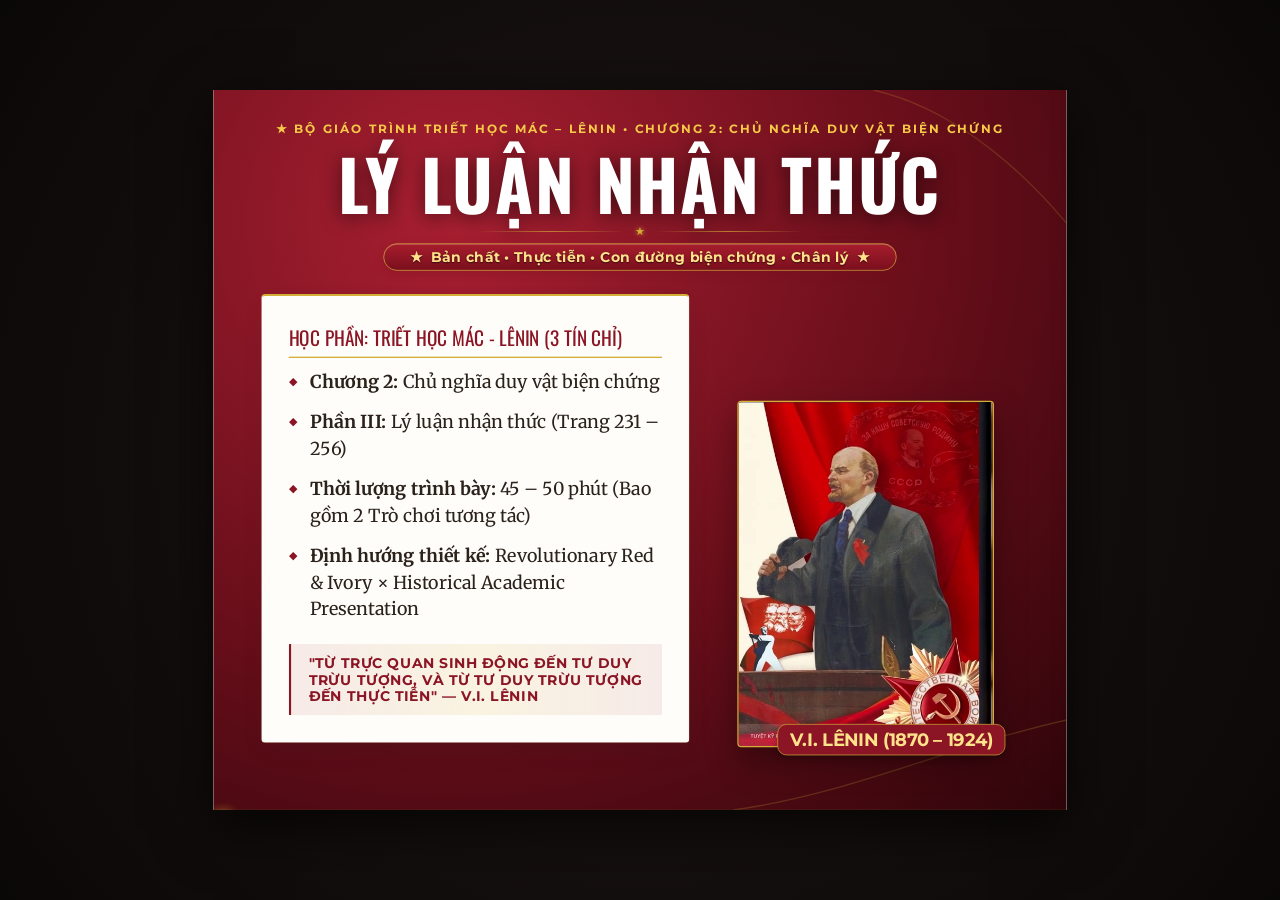
==== commit aa7a64a1: "Redesign slide 41 Mindmap: hub-and-spoke diagram with central node connecting 4 branches" ====
--- a/index.html
+++ b/index.html
@@ -2173,52 +2173,28 @@
 
       <div class="slide-body" style="padding: 10px 0;">
         <div class="ivory-card" style="width: 100%; height: 100%; display: flex; flex-direction: column; justify-content: center; align-items: center; padding: 24px;">
-          <!-- Master Mindmap Graphic -->
-          <div style="display: grid; grid-template-columns: repeat(4, 1fr); gap: 20px; width: 100%; max-width: 1300px;">
-            <!-- Cột 1 -->
-            <div style="border: 2px solid var(--color-crimson); border-radius: 12px; padding: 18px; background: rgba(139, 21, 36, 0.04);">
-              <h4 style="color: var(--color-crimson); font-family: var(--font-subtitle); font-size: 18px; margin-bottom: 8px;">1. BẢN CHẤT</h4>
-              <p style="font-size: 14px; line-height: 1.5; color: var(--color-text-main);">
-                • Phản ánh tích cực, sáng tạo<br>
-                • Khách thể ⇄ Chủ thể<br>
-                • 3 Nguyên tắc V.I. Lênin<br>
-                • Kinh nghiệm vs. Lý luận
-              </p>
-            </div>
-
-            <!-- Cột 2 -->
-            <div style="border: 2px solid var(--color-gold); border-radius: 12px; padding: 18px; background: rgba(212, 175, 55, 0.06);">
-              <h4 style="color: var(--color-gold-dark); font-family: var(--font-subtitle); font-size: 18px; margin-bottom: 8px;">2. THỰC TIỄN</h4>
-              <p style="font-size: 14px; line-height: 1.5; color: var(--color-text-main);">
-                • Hoạt động vật chất cảm tính<br>
-                • 3 Hình thức: Sản xuất, Chính trị, Thực nghiệm<br>
-                • 4 Vai trò: Cơ sở, Động lực, Mục đích, Tiêu chuẩn chân lý
-              </p>
-            </div>
-
-            <!-- Cột 3 -->
-            <div style="border: 2px solid #1E88E5; border-radius: 12px; padding: 18px; background: rgba(30, 136, 229, 0.05);">
-              <h4 style="color: #1565C0; font-family: var(--font-subtitle); font-size: 18px; margin-bottom: 8px;">3. CON ĐƯỜNG</h4>
-              <p style="font-size: 14px; line-height: 1.5; color: var(--color-text-main);">
-                • Cảm tính: Cảm giác, Tri giác, Biểu tượng<br>
-                • Lý tính: Khái niệm, Phán đoán, Suy lý<br>
-                • Vòng xoắn ốc vô tận
-              </p>
-            </div>
-
-            <!-- Cột 4 -->
-            <div style="border: 2px solid #2E7D32; border-radius: 12px; padding: 18px; background: rgba(46, 125, 50, 0.05);">
-              <h4 style="color: #2E7D32; font-family: var(--font-subtitle); font-size: 18px; margin-bottom: 8px;">4. CHÂN LÝ</h4>
-              <p style="font-size: 14px; line-height: 1.5; color: var(--color-text-main);">
-                • Phù hợp hiện thực khách quan<br>
-                • Tính khách quan<br>
-                • Tính tương đối & tuyệt đối<br>
-                • Tính cụ thể
-              </p>
-            </div>
-          </div>
-
-          <div class="takeaway-banner" style="margin-top: 24px; text-align: center; width: 100%;">
+          <!-- Sơ đồ tư duy tổng thể: nút trung tâm nối 4 nhánh -->
+          <div style="position:relative;width:100%;max-width:1500px;flex:1;min-height:0;display:grid;grid-template-columns:1fr 280px 1fr;grid-template-rows:1fr 1fr;">
+            <svg aria-hidden="true" viewBox="0 0 100 100" preserveAspectRatio="none" style="position:absolute;inset:0;width:100%;height:100%;z-index:0;"><line x1="50" y1="50" x2="38" y2="27" stroke="#8B1524" stroke-width="4" stroke-linecap="round" vector-effect="non-scaling-stroke" opacity=".75"/><line x1="50" y1="50" x2="62" y2="27" stroke="#D4AF37" stroke-width="4" stroke-linecap="round" vector-effect="non-scaling-stroke" opacity=".75"/><line x1="50" y1="50" x2="62" y2="73" stroke="#1E88E5" stroke-width="4" stroke-linecap="round" vector-effect="non-scaling-stroke" opacity=".75"/><line x1="50" y1="50" x2="38" y2="73" stroke="#2E7D32" stroke-width="4" stroke-linecap="round" vector-effect="non-scaling-stroke" opacity=".75"/></svg>
+            <div style="grid-column:1;grid-row:1;position:relative;z-index:1;align-self:center;margin:0 18px;border:2px solid #8B1524;border-radius:10px;padding:16px 20px;background:linear-gradient(#8B152414,#8B152414),#FFFDF9;">
+              <h4 style="display:flex;align-items:center;gap:12px;color:#8B1524;font-family:var(--font-subtitle);font-size:20px;margin-bottom:8px;"><span data-nofit style="flex:none;width:34px;height:34px;border-radius:50%;background:#8B1524;color:#fff;display:flex;align-items:center;justify-content:center;font-size:18px;">1</span>BẢN CHẤT</h4>
+              <ul style="list-style:none;padding:0;font-size:16px;line-height:1.45;color:var(--color-text-main);"><li style="margin-bottom:4px;">Phản ánh tích cực, sáng tạo</li><li style="margin-bottom:4px;">Khách thể ⇄ Chủ thể</li><li style="margin-bottom:4px;">3 Nguyên tắc V.I. Lênin</li><li style="margin-bottom:4px;">Kinh nghiệm vs. Lý luận</li></ul>
+            </div><div style="grid-column:3;grid-row:1;position:relative;z-index:1;align-self:center;margin:0 18px;border:2px solid #D4AF37;border-radius:10px;padding:16px 20px;background:linear-gradient(#D4AF3714,#D4AF3714),#FFFDF9;">
+              <h4 style="display:flex;align-items:center;gap:12px;color:#9A7B1C;font-family:var(--font-subtitle);font-size:20px;margin-bottom:8px;"><span data-nofit style="flex:none;width:34px;height:34px;border-radius:50%;background:#D4AF37;color:#fff;display:flex;align-items:center;justify-content:center;font-size:18px;">2</span>THỰC TIỄN</h4>
+              <ul style="list-style:none;padding:0;font-size:16px;line-height:1.45;color:var(--color-text-main);"><li style="margin-bottom:4px;">Hoạt động vật chất cảm tính</li><li style="margin-bottom:4px;">3 Hình thức: Sản xuất, Chính trị, Thực nghiệm</li><li style="margin-bottom:4px;">4 Vai trò: Cơ sở, Động lực, Mục đích, Tiêu chuẩn chân lý</li></ul>
+            </div><div style="grid-column:3;grid-row:2;position:relative;z-index:1;align-self:center;margin:0 18px;border:2px solid #1E88E5;border-radius:10px;padding:16px 20px;background:linear-gradient(#1E88E514,#1E88E514),#FFFDF9;">
+              <h4 style="display:flex;align-items:center;gap:12px;color:#1565C0;font-family:var(--font-subtitle);font-size:20px;margin-bottom:8px;"><span data-nofit style="flex:none;width:34px;height:34px;border-radius:50%;background:#1E88E5;color:#fff;display:flex;align-items:center;justify-content:center;font-size:18px;">3</span>CON ĐƯỜNG</h4>
+              <ul style="list-style:none;padding:0;font-size:16px;line-height:1.45;color:var(--color-text-main);"><li style="margin-bottom:4px;">Cảm tính: Cảm giác, Tri giác, Biểu tượng</li><li style="margin-bottom:4px;">Lý tính: Khái niệm, Phán đoán, Suy lý</li><li style="margin-bottom:4px;">Vòng xoắn ốc vô tận</li></ul>
+            </div><div style="grid-column:1;grid-row:2;position:relative;z-index:1;align-self:center;margin:0 18px;border:2px solid #2E7D32;border-radius:10px;padding:16px 20px;background:linear-gradient(#2E7D3214,#2E7D3214),#FFFDF9;">
+              <h4 style="display:flex;align-items:center;gap:12px;color:#2E7D32;font-family:var(--font-subtitle);font-size:20px;margin-bottom:8px;"><span data-nofit style="flex:none;width:34px;height:34px;border-radius:50%;background:#2E7D32;color:#fff;display:flex;align-items:center;justify-content:center;font-size:18px;">4</span>CHÂN LÝ</h4>
+              <ul style="list-style:none;padding:0;font-size:16px;line-height:1.45;color:var(--color-text-main);"><li style="margin-bottom:4px;">Phù hợp hiện thực khách quan</li><li style="margin-bottom:4px;">Tính khách quan</li><li style="margin-bottom:4px;">Tính tương đối &amp; tuyệt đối</li><li style="margin-bottom:4px;">Tính cụ thể</li></ul>
+            </div>
+            <div data-nofit style="grid-column:2;grid-row:1/3;z-index:2;align-self:center;justify-self:center;width:250px;height:250px;border-radius:50%;background:radial-gradient(circle at 35% 30%,#B3243A,#6E0F1C);border:5px solid var(--color-gold);box-shadow:0 14px 34px -10px rgba(60,10,16,.6);display:flex;flex-direction:column;align-items:center;justify-content:center;text-align:center;color:#fff;">
+              <div style="font-family:var(--font-title);font-size:34px;line-height:1.1;letter-spacing:1px;">LÝ LUẬN<br>NHẬN THỨC</div>
+              <div style="font-family:var(--font-subtitle);font-size:15px;color:var(--color-gold-bright);margin-top:8px;letter-spacing:1px;">MÁC – LÊNIN</div>
+            </div>
+          </div>
+          <div class="takeaway-banner" style="margin-top: 20px; text-align: center; width: 100%;">
             SỰ THỐNG NHẤT HỮU CƠ: THỰC TIỄN LÀ GỐC ➔ TƯ DUY LÀ ĐÒN BẨY ➔ CHÂN LÝ LÀ ĐÍCH ĐẾN
           </div>
         </div>
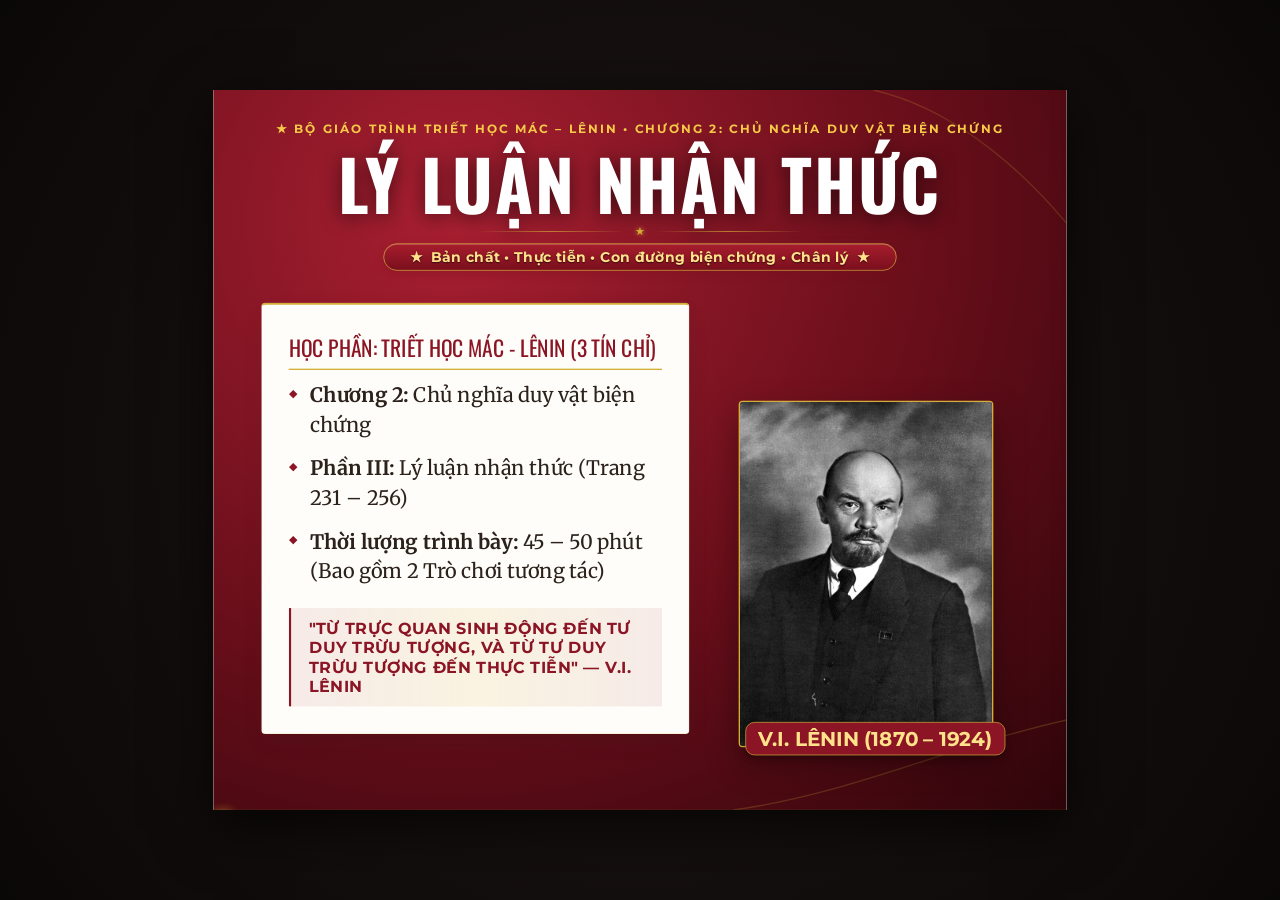
==== commit 677078bd: "Update slide 1 & 45: replace lenin_podium cutout with vladimir_lenin portrait and clean intro bullet" ====
--- a/index.html
+++ b/index.html
@@ -74,7 +74,6 @@
             <li class="bullet-item"><strong>Chương 2:</strong> Chủ nghĩa duy vật biện chứng</li>
             <li class="bullet-item"><strong>Phần III:</strong> Lý luận nhận thức (Trang 231 – 256)</li>
             <li class="bullet-item"><strong>Thời lượng trình bày:</strong> 45 – 50 phút (Bao gồm 2 Trò chơi tương tác)</li>
-            <li class="bullet-item"><strong>Định hướng thiết kế:</strong> Revolutionary Red & Ivory × Historical Academic Presentation</li>
           </ul>
           <div class="takeaway-banner" style="margin-top: 32px;">
             "TỪ TRỰC QUAN SINH ĐỘNG ĐẾN TƯ DUY TRỪU TƯỢNG, VÀ TỪ TƯ DUY TRỪU TƯỢNG ĐẾN THỰC TIỄN" — V.I. LÊNIN
@@ -83,7 +82,7 @@
 
         <!-- Right: Tranh cắt tư liệu Lenin trên lễ đài -->
         <div style="flex: 0.9; display: flex; justify-content: center; align-items: flex-end; height: 100%; position: relative;">
-          <img src="assets/images/cutouts/lenin_podium.jpg" alt="V.I. Lenin tại lễ đài" 
+          <img src="assets/images/vladimir_lenin.jpg" alt="V.I. Lenin tại lễ đài" 
                style="max-height: 520px; border-radius: 16px; box-shadow: var(--shadow-deep); border: 2px solid var(--color-gold); object-fit: cover;">
           <div style="position: absolute; bottom: -12px; right: 20px; background: var(--color-crimson); color: var(--color-gold-light); font-family: var(--font-sans); font-size: 14px; font-weight: 700; padding: 6px 18px; border-radius: 14px; border: 1.5px solid var(--color-gold); box-shadow: 0 4px 10px rgba(0,0,0,0.3);">
             V.I. LÊNIN (1870 – 1924)
@@ -809,41 +808,22 @@
         <span class="pill-star">★</span>
       </div>
 
-      <div class="slide-body" style="align-items: center; justify-content: space-between;">
-        <div class="ivory-card" style="flex: 1.2; padding: 36px;">
-          <h3 style="font-family: var(--font-subtitle); font-size: 22px; color: var(--color-crimson); margin-bottom: 18px;">
-            BA MẮT XÍCH TRONG MỘT CHU TRÌNH THỰC TIỄN
-          </h3>
-          <div style="display: flex; flex-direction: column; gap: 16px; font-size: 18px;">
-            <div style="display: flex; gap: 16px; align-items: flex-start;">
-              <div style="background: var(--color-crimson); color: #FFF; font-weight: 700; border-radius: 50%; width: 32px; height: 32px; display: flex; align-items: center; justify-content: center; flex-shrink: 0;">1</div>
-              <div>
-                <strong>Mục đích:</strong> Nảy sinh từ nhu cầu vật chất và tinh thần của con người. Mục đích định hướng toàn bộ hành động, là hình mẫu lý tưởng về sản phẩm tương lai.
-              </div>
-            </div>
-
-            <div style="display: flex; gap: 16px; align-items: flex-start;">
-              <div style="background: var(--color-gold); color: #000; font-weight: 700; border-radius: 50%; width: 32px; height: 32px; display: flex; align-items: center; justify-content: center; flex-shrink: 0;">2</div>
-              <div>
-                <strong>Phương tiện (Công cụ):</strong> Hệ thống công cụ lao động, máy móc, phương pháp kỹ thuật được chủ thể lựa chọn để tác động vào đối tượng hiện thực.
-              </div>
-            </div>
-
-            <div style="display: flex; gap: 16px; align-items: flex-start;">
-              <div style="background: #2E7D32; color: #FFF; font-weight: 700; border-radius: 50%; width: 32px; height: 32px; display: flex; align-items: center; justify-content: center; flex-shrink: 0;">3</div>
-              <div>
-                <strong>Kết quả:</strong> Sản phẩm vật chất hoặc sự biến đổi trong hiện thực. Kết quả này được đối chiếu với mục đích ban đầu để kiểm nghiệm và rút kinh nghiệm.
-              </div>
-            </div>
-          </div>
-          <div class="takeaway-banner" style="margin-top: 24px;">
-            "CÁI PHÂN BIỆT CÁC THỜI ĐẠI KINH TẾ KHÔNG PHẢI LÀ Ở CHỖ CHÚNG SẢN XUẤT RA CÁI GÌ, MÀ LÀ Ở CHỖ CHÚNG SẢN XUẤT BẰNG CÁCH NÀO, VỚI NHỮNG TƯ LIỆU LAO ĐỘNG NÀO." — C. MÁC
-          </div>
-        </div>
-
-        <div style="flex: 0.8; display: flex; justify-content: center;">
-          <div class="curled-note" style="width: 88%; padding: 32px;">
-            <h4 style="font-family: var(--font-subtitle); font-size: 20px; color: var(--color-gold-dark); margin-bottom: 12px;">
+      <div class="slide-body" style="flex-direction:column;justify-content:center;gap:26px;">
+          <div style="display:flex;align-items:stretch;width:100%;flex:none;">
+            <div class="ivory-card" style="flex:1;padding:26px 28px;border-top:6px solid #8B1524;display:flex;flex-direction:column;gap:12px;">
+            <div style="display:flex;align-items:center;gap:14px;"><span data-nofit style="flex:none;width:44px;height:44px;border-radius:50%;background:#8B1524;color:#fff;font-weight:800;font-size:22px;display:flex;align-items:center;justify-content:center;">1</span>
+            <h3 style="font-family:var(--font-subtitle);font-size:24px;color:var(--color-crimson-dark);">MỤC ĐÍCH</h3></div>
+            <p style="font-size:18px;line-height:1.55;color:var(--color-text-main);">Nảy sinh từ nhu cầu vật chất và tinh thần của con người. Mục đích định hướng toàn bộ hành động, là hình mẫu lý tưởng về sản phẩm tương lai.</p></div><div data-nofit style="flex:none;width:64px;display:flex;align-items:center;justify-content:center;font-size:40px;color:var(--color-gold);">➔</div><div class="ivory-card" style="flex:1;padding:26px 28px;border-top:6px solid #D4AF37;display:flex;flex-direction:column;gap:12px;">
+            <div style="display:flex;align-items:center;gap:14px;"><span data-nofit style="flex:none;width:44px;height:44px;border-radius:50%;background:#D4AF37;color:#000;font-weight:800;font-size:22px;display:flex;align-items:center;justify-content:center;">2</span>
+            <h3 style="font-family:var(--font-subtitle);font-size:24px;color:var(--color-crimson-dark);">PHƯƠNG TIỆN (CÔNG CỤ)</h3></div>
+            <p style="font-size:18px;line-height:1.55;color:var(--color-text-main);">Hệ thống công cụ lao động, máy móc, phương pháp kỹ thuật được chủ thể lựa chọn để tác động vào đối tượng hiện thực.</p></div><div data-nofit style="flex:none;width:64px;display:flex;align-items:center;justify-content:center;font-size:40px;color:var(--color-gold);">➔</div><div class="ivory-card" style="flex:1;padding:26px 28px;border-top:6px solid #2E7D32;display:flex;flex-direction:column;gap:12px;">
+            <div style="display:flex;align-items:center;gap:14px;"><span data-nofit style="flex:none;width:44px;height:44px;border-radius:50%;background:#2E7D32;color:#fff;font-weight:800;font-size:22px;display:flex;align-items:center;justify-content:center;">3</span>
+            <h3 style="font-family:var(--font-subtitle);font-size:24px;color:var(--color-crimson-dark);">KẾT QUẢ</h3></div>
+            <p style="font-size:18px;line-height:1.55;color:var(--color-text-main);">Sản phẩm vật chất hoặc sự biến đổi trong hiện thực. Kết quả này được đối chiếu với mục đích ban đầu để kiểm nghiệm và rút kinh nghiệm.</p></div>
+          </div>
+          <div style="display:flex;align-items:stretch;gap:28px;width:100%;flex:none;">
+            <div class="takeaway-banner" style="flex:1.5;margin:0;display:flex;align-items:center;">"CÁI PHÂN BIỆT CÁC THỜI ĐẠI KINH TẾ KHÔNG PHẢI LÀ Ở CHỖ CHÚNG SẢN XUẤT RA CÁI GÌ, MÀ LÀ Ở CHỖ CHÚNG SẢN XUẤT BẰNG CÁCH NÀO, VỚI NHỮNG TƯ LIỆU LAO ĐỘNG NÀO." — C. MÁC</div>
+            <div class="ivory-card" style="flex:1;padding:22px 26px;border-left:5px solid var(--color-crimson);"><h4 style="font-family: var(--font-subtitle); font-size: 20px; color: var(--color-gold-dark); margin-bottom: 12px;">
               LƯU Ý QUAN TRỌNG:
             </h4>
             <p style="font-size: 16px; line-height: 1.6; color: var(--color-text-main); margin-bottom: 12px;">
@@ -851,11 +831,10 @@
             </p>
             <p style="font-size: 16px; line-height: 1.6; color: var(--color-text-main);">
               Đó chỉ là <em>ước mơ, giả thuyết hoặc tư duy trừu tượng</em> thuần túy.
-            </p>
-          </div>
-        </div>
-      </div>
-    </div>
+            </p></div>
+          </div>
+        </div>
+      </div>
         
 
     <!-- SLIDE 16: BA HÌNH THỨC CƠ BẢN CỦA THỰC TIỄN -->
@@ -2422,7 +2401,7 @@
 
         <!-- Right: Ảnh Lenin podium -->
         <div style="flex: 0.9; display: flex; justify-content: center; align-items: flex-end; height: 100%; position: relative;">
-          <img src="assets/images/cutouts/lenin_podium.jpg" alt="V.I. Lenin" 
+          <img src="assets/images/vladimir_lenin.jpg" alt="V.I. Lenin" 
                style="max-height: 500px; border-radius: 16px; box-shadow: var(--shadow-deep); border: 2px solid var(--color-gold); object-fit: cover;">
           <div style="position: absolute; bottom: -10px; right: 20px; background: var(--color-crimson); color: var(--color-gold-light); font-family: var(--font-sans); font-size: 14px; font-weight: 700; padding: 6px 18px; border-radius: 14px; border: 1.5px solid var(--color-gold);">
             TRIẾT HỌC MÁC – LÊNIN
--- a/assets/css/design-v3.css
+++ b/assets/css/design-v3.css
@@ -63,3 +63,10 @@
 #slide-1 .slide-main-title,#slide-46 .slide-main-title{color:#fff;font-size:104px!important;letter-spacing:6px;line-height:1.1;text-shadow:0 4px 28px rgba(0,0,0,.55)}
 #slide-1 .header-section-badge,#slide-46 .header-section-badge{color:var(--color-gold-bright);font-size:18px}
 #slide-1 .ribbon-swash-topright,#slide-1 .ribbon-swash-bottomright,#slide-46 .ribbon-swash-topright,#slide-46 .ribbon-swash-bottomright{opacity:.25}
+
+/* Chuỗi giai đoạn nối tiếp (slide 26: cảm tính; 29: lý tính): mũi tên tiến trình giữa các thẻ */
+#slide-26 .slide-body,#slide-29 .slide-body{gap:64px!important}
+#slide-26 .slide-body>.ivory-card,#slide-29 .slide-body>.ivory-card{position:relative}
+#slide-26 .slide-body>.ivory-card:not(:last-child)::after,#slide-29 .slide-body>.ivory-card:not(:last-child)::after{
+  content:'➔';position:absolute;top:50%;right:-52px;width:40px;transform:translateY(-50%);
+  text-align:center;font-size:40px;line-height:1;color:var(--color-gold)}
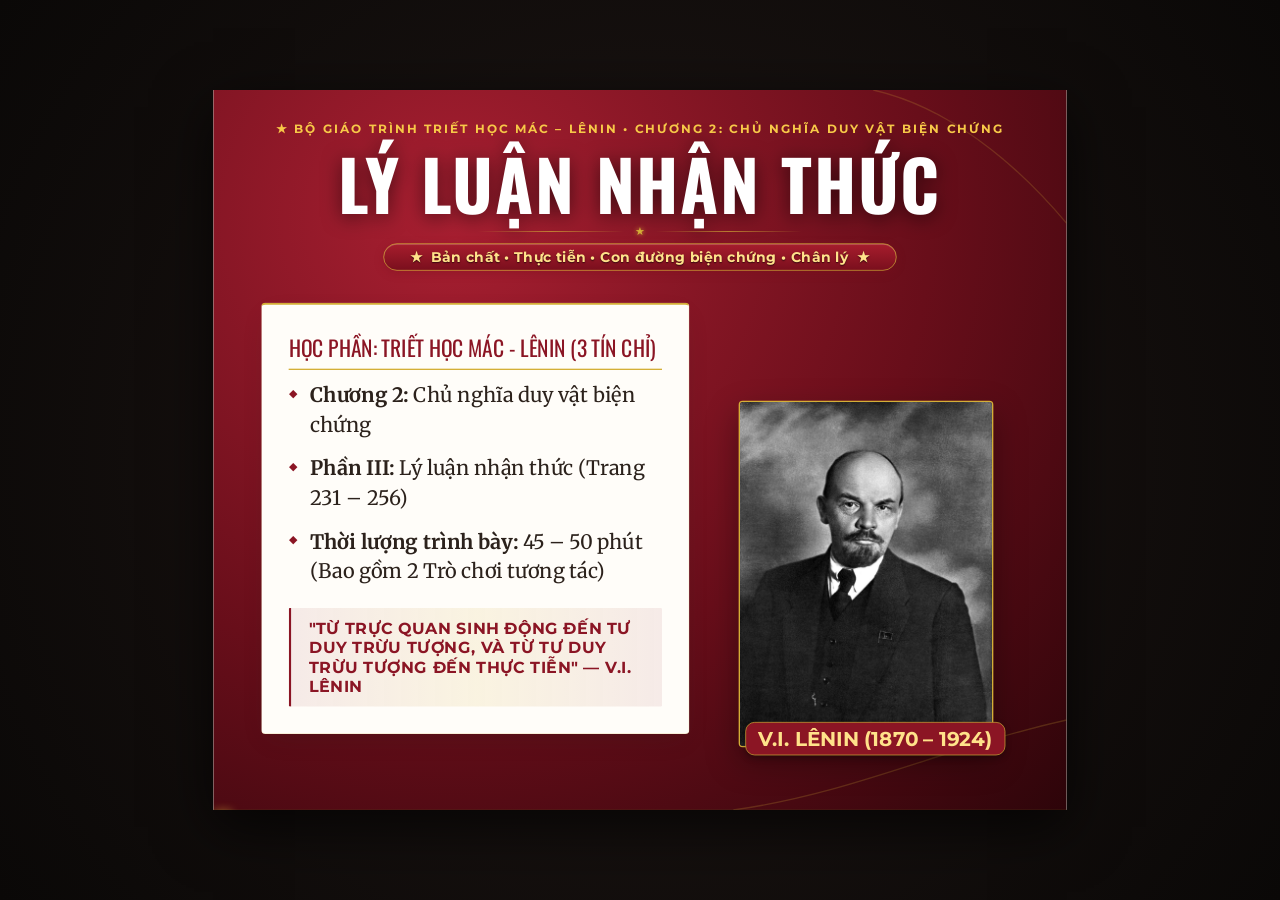
==== commit 9ca193dd: "Optimize web performance: web-optimized images, content-visibility, async image decoding & smooth Vi" ====
--- a/index.html
+++ b/index.html
@@ -82,7 +82,7 @@
 
         <!-- Right: Tranh cắt tư liệu Lenin trên lễ đài -->
         <div style="flex: 0.9; display: flex; justify-content: center; align-items: flex-end; height: 100%; position: relative;">
-          <img src="assets/images/vladimir_lenin.jpg" alt="V.I. Lenin tại lễ đài" 
+          <img src="assets/images/web/vladimir_lenin.jpg" alt="V.I. Lenin tại lễ đài" 
                style="max-height: 520px; border-radius: 16px; box-shadow: var(--shadow-deep); border: 2px solid var(--color-gold); object-fit: cover;">
           <div style="position: absolute; bottom: -12px; right: 20px; background: var(--color-crimson); color: var(--color-gold-light); font-family: var(--font-sans); font-size: 14px; font-weight: 700; padding: 6px 18px; border-radius: 14px; border: 1.5px solid var(--color-gold); box-shadow: 0 4px 10px rgba(0,0,0,0.3);">
             V.I. LÊNIN (1870 – 1924)
@@ -260,7 +260,7 @@
 
         <div style="flex: 0.8; display: flex; flex-direction: column; align-items: center; justify-content: center;">
           <div class="polaroid-frame" style="transform: rotate(2deg); width: 92%;">
-            <img src="assets/images/school_of_athens.jpg" class="polaroid-img" style="height: 380px;" alt="Trường Athena của Raphael">
+            <img src="assets/images/web/school_of_athens.jpg" class="polaroid-img" style="height: 380px;" alt="Trường Athena của Raphael">
             <div class="polaroid-caption">Bức họa "Trường Athena" (Raphael) — Cuộc tranh luận ngàn năm về nguồn gốc nhận thức</div>
           </div>
         </div>
@@ -361,7 +361,7 @@
 
         <div style="flex: 0.8; display: flex; flex-direction: column; align-items: center; justify-content: center;">
           <div class="polaroid-frame" style="transform: rotate(-3deg); width: 88%;">
-            <img src="assets/images/aristotle.jpg" class="polaroid-img" style="height: 380px;" alt="Aristotle">
+            <img src="assets/images/web/aristotle.jpg" class="polaroid-img" style="height: 380px;" alt="Aristotle">
             <div class="polaroid-caption">Tượng bán thân Aristotle (384 – 322 TCN) — Cội nguồn logic học và nhận thức luận cổ đại</div>
           </div>
         </div>
@@ -392,7 +392,7 @@
         <div class="ivory-card" style="border-top: 5px solid var(--color-crimson);">
           <div style="display: flex; align-items: center; gap: 16px; margin-bottom: 16px;">
             <div class="wax-seal" style="width: 80px; height: 80px;">
-              <img src="assets/images/george_berkeley.jpg" class="wax-seal-inner-img" style="width: 62px; height: 62px;" alt="Berkeley">
+              <img src="assets/images/web/george_berkeley.jpg" class="wax-seal-inner-img" style="width: 62px; height: 62px;" alt="Berkeley">
             </div>
             <div>
               <h3 style="font-family: var(--font-subtitle); font-size: 22px; color: var(--color-crimson);">DUY TÂM CHỦ QUAN</h3>
@@ -464,7 +464,7 @@
 
         <div style="flex: 0.8; display: flex; flex-direction: column; align-items: center; justify-content: center;">
           <div class="polaroid-frame" style="transform: rotate(3deg); width: 88%;">
-            <img src="assets/images/immanuel_kant.jpg" class="polaroid-img" style="height: 380px;" alt="Immanuel Kant">
+            <img src="assets/images/web/immanuel_kant.jpg" class="polaroid-img" style="height: 380px;" alt="Immanuel Kant">
             <div class="polaroid-caption">Immanuel Kant (1724 – 1804) — Người đề xướng thuyết "Vật tự nó" (Ding an sich)</div>
           </div>
         </div>
@@ -573,7 +573,7 @@
         <!-- Right: Tranh Lenin điện ảnh -->
         <div style="flex: 0.7; display: flex; flex-direction: column; align-items: center;">
           <div class="polaroid-frame" style="transform: rotate(2deg); background: #261D1A; padding-bottom: 16px; border: 1px solid var(--color-gold);">
-            <img src="assets/images/vladimir_lenin.jpg" class="polaroid-img" style="height: 380px; border-radius: 4px;" alt="V.I. Lenin">
+            <img src="assets/images/web/vladimir_lenin.jpg" class="polaroid-img" style="height: 380px; border-radius: 4px;" alt="V.I. Lenin">
             <div class="polaroid-caption" style="color: var(--color-gold-light); font-size: 14px;">
               V.I. Lênin — Tác giả "Chủ nghĩa duy vật và chủ nghĩa kinh nghiệm phê phán"
             </div>
@@ -621,7 +621,7 @@
 
         <div style="flex: 0.8; display: flex; flex-direction: column; align-items: center; justify-content: center;">
           <div class="polaroid-frame" style="transform: rotate(2deg); width: 88%;">
-            <img src="assets/images/karl_marx.jpg" class="polaroid-img" style="height: 380px;" alt="Karl Marx">
+            <img src="assets/images/web/karl_marx.jpg" class="polaroid-img" style="height: 380px;" alt="Karl Marx">
             <div class="polaroid-caption">Karl Marx (1818 – 1883) — Người đặt nền móng duy vật biện chứng cho nhận thức luận</div>
           </div>
         </div>
@@ -873,7 +873,7 @@
         <!-- Hình thức 2: Chính trị - Xã hội -->
         <div class="ivory-card" style="border-top: 5px solid var(--color-gold); display: flex; flex-direction: column; align-items: center; text-align: center;">
           <div class="wax-seal" style="width: 120px; height: 120px; margin-bottom: 14px;">
-            <img src="assets/images/un_general_assembly.jpg" class="wax-seal-inner-img" style="width: 96px; height: 96px;" alt="Đại hội đồng LHQ">
+            <img src="assets/images/web/un_general_assembly.jpg" class="wax-seal-inner-img" style="width: 96px; height: 96px;" alt="Đại hội đồng LHQ">
           </div>
           <h3 style="font-family: var(--font-subtitle); font-size: 20px; color: var(--color-gold-dark); margin-bottom: 8px;">
             HOẠT ĐỘNG CHÍNH TRỊ – XÃ HỘI
@@ -980,7 +980,7 @@
 
         <div style="flex: 0.8; display: flex; flex-direction: column; align-items: center; justify-content: center;">
           <div class="polaroid-frame" style="transform: rotate(2deg); width: 88%;">
-            <img src="assets/images/compound_microscope.jpg" class="polaroid-img" style="height: 380px;" alt="Kính hiển vi quang học">
+            <img src="assets/images/web/compound_microscope.jpg" class="polaroid-img" style="height: 380px;" alt="Kính hiển vi quang học">
             <div class="polaroid-caption">Kính hiển vi phòng thí nghiệm — Thực tiễn chế tạo công cụ nối dài thị giác con người</div>
           </div>
         </div>
@@ -1497,7 +1497,7 @@
 
         <div style="flex: 0.8; display: flex; flex-direction: column; align-items: center; justify-content: center;">
           <div class="polaroid-frame" style="transform: rotate(-2deg); width: 88%;">
-            <img src="assets/images/historic_library.jpg" class="polaroid-img" style="height: 380px;" alt="Thư viện cổ">
+            <img src="assets/images/web/historic_library.jpg" class="polaroid-img" style="height: 380px;" alt="Thư viện cổ">
             <div class="polaroid-caption">Thư viện cổ — Nơi lưu giữ hệ thống khái niệm, lý luận khoa học của nhân loại</div>
           </div>
         </div>
@@ -2401,7 +2401,7 @@
 
         <!-- Right: Ảnh Lenin podium -->
         <div style="flex: 0.9; display: flex; justify-content: center; align-items: flex-end; height: 100%; position: relative;">
-          <img src="assets/images/vladimir_lenin.jpg" alt="V.I. Lenin" 
+          <img src="assets/images/web/vladimir_lenin.jpg" alt="V.I. Lenin" 
                style="max-height: 500px; border-radius: 16px; box-shadow: var(--shadow-deep); border: 2px solid var(--color-gold); object-fit: cover;">
           <div style="position: absolute; bottom: -10px; right: 20px; background: var(--color-crimson); color: var(--color-gold-light); font-family: var(--font-sans); font-size: 14px; font-weight: 700; padding: 6px 18px; border-radius: 14px; border: 1.5px solid var(--color-gold);">
             TRIẾT HỌC MÁC – LÊNIN
--- a/assets/css/design-v3.css
+++ b/assets/css/design-v3.css
@@ -1,5 +1,5 @@
 /* DESIGN-V3: lớp nâng cấp nạp sau style.css. Chỉnh theo class dùng chung nên áp dụng cho cả 46 slide. */
-:root{--ease-morph:cubic-bezier(.65,0,.25,1);--t-morph:.85s}
+:root{--ease-morph:cubic-bezier(.65,0,.25,1);--t-morph:.7s}
 
 /* Header gọn hơn, chữ đủ lớn khi chiếu */
 .header-section-badge{font-size:16px;letter-spacing:3px;margin-bottom:2px}
@@ -20,7 +20,7 @@
 
 /* Chuyển slide: View Transitions (Morph có kiểm soát) */
 html.vt .slide{transition:none}
-::view-transition-group(root){animation-duration:.7s;animation-timing-function:var(--ease-morph)}
+::view-transition-group(root){animation-duration:.55s;animation-timing-function:var(--ease-morph)}
 ::view-transition-group(*){animation-duration:var(--t-morph);animation-timing-function:var(--ease-morph)}
 ::view-transition-old(actor-pic),::view-transition-new(actor-pic){object-fit:cover;height:100%}
 ::view-transition-group(actor-pic){z-index:3}
@@ -70,3 +70,19 @@
 #slide-26 .slide-body>.ivory-card:not(:last-child)::after,#slide-29 .slide-body>.ivory-card:not(:last-child)::after{
   content:'➔';position:absolute;top:50%;right:-52px;width:40px;transform:translateY(-50%);
   text-align:center;font-size:40px;line-height:1;color:var(--color-gold)}
+
+/* Mượt hơn: slide không hiển thị không cần dựng (bật sau khi fit.js đo xong) */
+html.fit-done .slide:not(.active){content-visibility:hidden}
+
+/* Thành phần có chữ đổi nội dung: chữ cũ mờ nhanh, chữ mới hiện sau một nhịp (không chồng hai dòng chữ);
+   vị trí/kích thước vẫn morph liên tục. Ảnh giữ kiểu hòa trộn mặc định. */
+@keyframes vt-out{to{opacity:0}}
+@keyframes vt-in{from{opacity:0}}
+::view-transition-old(actor-badge),::view-transition-old(actor-title),::view-transition-old(actor-pill),
+::view-transition-old(actor-card),::view-transition-old(actor-takeaway){animation:vt-out .2s ease both;mix-blend-mode:normal}
+::view-transition-new(actor-badge),::view-transition-new(actor-title),::view-transition-new(actor-pill),
+::view-transition-new(actor-card),::view-transition-new(actor-takeaway){animation:vt-in .35s ease .18s both;mix-blend-mode:normal}
+/* Phần không có "thành phần morph" tương ứng (cột phụ, ảnh mới): nền cũ mờ nhanh, ảnh mới vào sau một nhịp */
+::view-transition-old(root){animation:vt-out .25s ease both;mix-blend-mode:normal}
+::view-transition-new(root){animation:vt-in .35s ease both;mix-blend-mode:normal}
+::view-transition-new(actor-pic){animation:vt-in .35s ease .2s both}
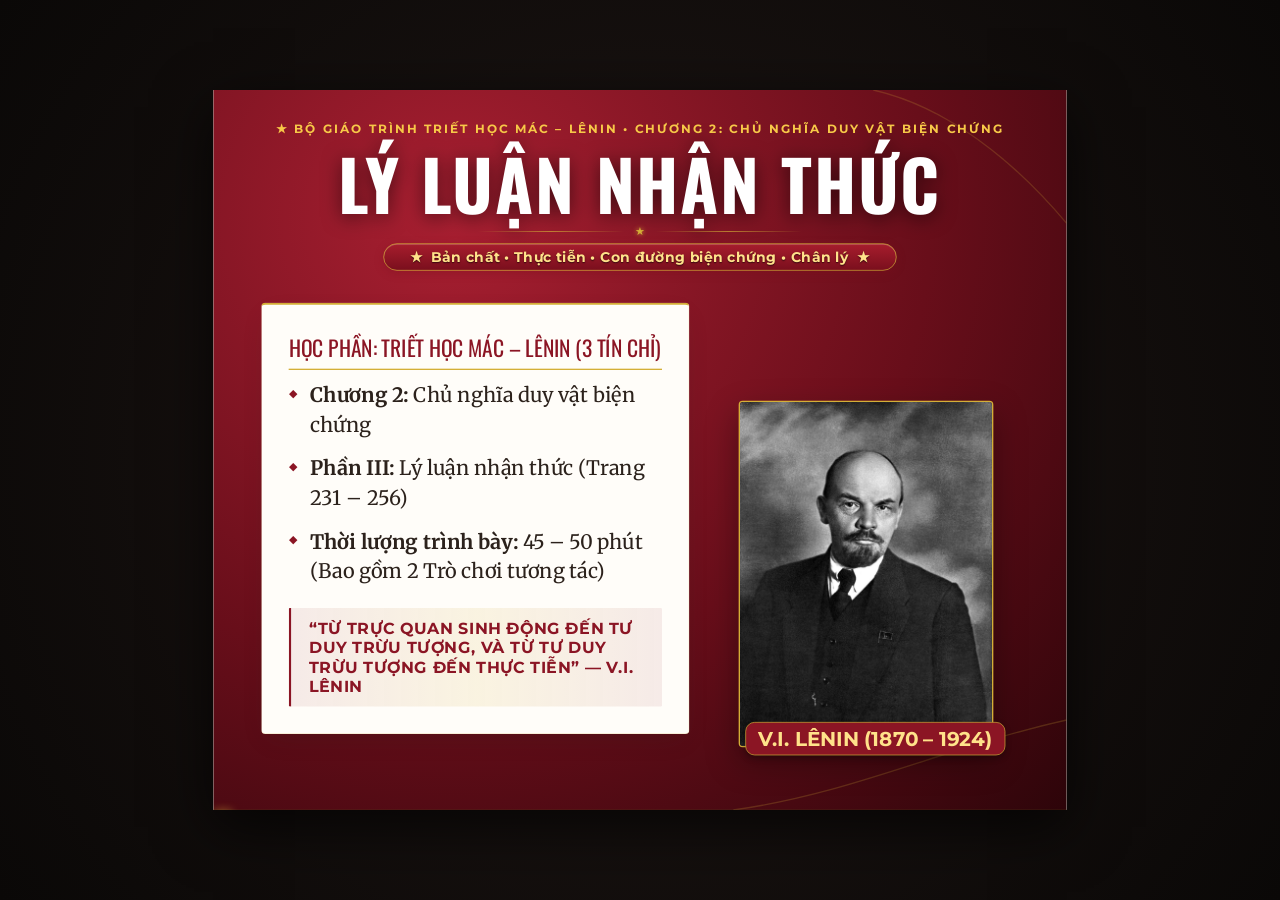
==== commit 3f39aceb: "Refine typography & game logic: standard typography dash/quotes, fix game restart loop & align title" ====
--- a/index.html
+++ b/index.html
@@ -45,7 +45,7 @@
     <!-- SLIDE 1: BÌA TRANG TRỌNG -->
     <div class="slide active bg-ivory" id="slide-1"
          data-notes-time="1 phút 30 giây"
-         data-notes-explain="Kính chào Thầy Cô và các bạn sinh viên. Hôm nay chúng ta cùng bước vào nghiên cứu Phần III, Chương 2 của Bộ Giáo trình Triết học Mác - Lênin: Lý luận nhận thức (Gnoseology/Epistemology). Đây là một trong những nội dung rực rỡ nhất của chủ nghĩa duy vật biện chứng, giải mã nguồn gốc, bản chất và con đường loài người chinh phục chân lý."
+         data-notes-explain="Kính chào Thầy Cô và các bạn sinh viên. Hôm nay chúng ta cùng bước vào nghiên cứu Phần III, Chương 2 của Bộ Giáo trình Triết học Mác – Lênin: Lý luận nhận thức (Gnoseology/Epistemology). Đây là một trong những nội dung rực rỡ nhất của chủ nghĩa duy vật biện chứng, giải mã nguồn gốc, bản chất và con đường loài người chinh phục chân lý."
          data-notes-example="Từ việc người nguyên thủy tìm ra lửa qua lao động thực tiễn cho đến các nhà khoa học đương đại vận hành kính viễn vọng không gian James Webb hay phát triển Trí tuệ Nhân tạo - đó đều là hành trình biện chứng của nhận thức."
          data-notes-keypoint="Nhận thức không phải là sự phản ánh thụ động như tấm gương soi, mà là một quá trình phản ánh tích cực, chủ động, sáng tạo thế giới khách quan vào bộ óc người trên cơ sở thực tiễn."
          data-notes-transition="Trước khi đi vào chi tiết, chúng ta cùng điểm qua cấu trúc tổng thể của bài thuyết trình hôm nay.">
@@ -68,7 +68,7 @@
         <!-- Left: Card thông tin bài giảng -->
         <div class="ivory-card" style="flex: 1.1; max-width: 950px; padding: 40px;">
           <div style="font-family: var(--font-title); font-size: 26px; color: var(--color-crimson); margin-bottom: 16px; border-bottom: 2px solid var(--color-gold); padding-bottom: 8px;">
-            HỌC PHẦN: TRIẾT HỌC MÁC - LÊNIN (3 TÍN CHỈ)
+            HỌC PHẦN: TRIẾT HỌC MÁC – LÊNIN (3 TÍN CHỈ)
           </div>
           <ul class="bullet-list" style="font-size: 20px;">
             <li class="bullet-item"><strong>Chương 2:</strong> Chủ nghĩa duy vật biện chứng</li>
@@ -76,7 +76,7 @@
             <li class="bullet-item"><strong>Thời lượng trình bày:</strong> 45 – 50 phút (Bao gồm 2 Trò chơi tương tác)</li>
           </ul>
           <div class="takeaway-banner" style="margin-top: 32px;">
-            "TỪ TRỰC QUAN SINH ĐỘNG ĐẾN TƯ DUY TRỪU TƯỢNG, VÀ TỪ TƯ DUY TRỪU TƯỢNG ĐẾN THỰC TIỄN" — V.I. LÊNIN
+            “TỪ TRỰC QUAN SINH ĐỘNG ĐẾN TƯ DUY TRỪU TƯỢNG, VÀ TỪ TƯ DUY TRỪU TƯỢNG ĐẾN THỰC TIỄN” — V.I. LÊNIN
           </div>
         </div>
 
@@ -95,7 +95,7 @@
     <!-- SLIDE 2: MỤC LỤC BÀI HỌC -->
     <div class="slide bg-crimson-rich" id="slide-2"
          data-notes-time="1 phút 15 giây"
-         data-notes-explain="Bài thuyết trình gồm 5 trụ cột nội dung chính và 2 hoạt động tương tác xen kẽ. Cấu trúc được thiết kế tuần tự theo đúng tiến trình biện chứng của nhận thức luận Mác - Lênin."
+         data-notes-explain="Bài thuyết trình gồm 5 trụ cột nội dung chính và 2 hoạt động tương tác xen kẽ. Cấu trúc được thiết kế tuần tự theo đúng tiến trình biện chứng của nhận thức luận Mác – Lênin."
          data-notes-example="Ta sẽ đi từ lịch sử các quan điểm triết học, bản chất nhận thức, sang vai trò của thực tiễn, phân tích 2 giai đoạn cảm tính và lý tính, định nghĩa chân lý và kết thúc bằng việc liên hệ chính hành trình học tập, nghiên cứu của sinh viên trong kỷ nguyên số."
          data-notes-keypoint="Điểm nhấn là 2 trò chơi tương tác: Trò chơi 1 giữa giờ giúp phân biệt Thực tiễn vs Lý thuyết; Trò chơi 2 cuối giờ giúp giải mã các tình huống nhận thức biện chứng."
          data-notes-transition="Bây giờ, xin mời các bạn cùng theo dõi chuẩn đầu ra và mục tiêu cốt lõi mà bài giảng hướng tới.">
@@ -229,7 +229,7 @@
          data-notes-explain="Chúng ta khởi động bằng câu hỏi lớn của triết học: 'Con người có thể nhận thức được thế giới hay không?'. Trong bức họa nổi tiếng 'Trường Athena' của Raphael, Plato chỉ tay lên trời (ý niệm khách quan), còn Aristotle hướng lòng bàn tay xuống đất (hiện thực tự nhiên)."
          data-notes-example="Mắt ta thấy Mặt Trời mọc đằng Đông lặn đằng Tây, cảm giác cho rằng Trái Đất đứng yên. Nhưng khoa học chứng minh Trái Đất quay quanh Mặt Trời. Như vậy cảm giác bề ngoài chưa phải là bản chất!"
          data-notes-keypoint="Sự thật khách quan đòi hỏi con người phải vượt qua cảm giác trực quan đơn thuần để đi sâu vào tư duy lý tính và kiểm nghiệm qua thực tiễn."
-         data-notes-transition="Vậy lý luận nhận thức nằm ở vị trí nào trong toàn bộ tòa lâu đài triết học Mác - Lênin? Chúng ta cùng sang slide tiếp theo.">
+         data-notes-transition="Vậy lý luận nhận thức nằm ở vị trí nào trong toàn bộ tòa lâu đài triết học Mác – Lênin? Chúng ta cùng sang slide tiếp theo.">
 
       <svg class="ribbon-swash-topright" viewBox="0 0 320 220"><use href="#swash-topright"/></svg>
       <div class="header-section-badge"><span>★</span> KHỞI ĐỘNG TƯ DUY KHOA HỌC</div>
@@ -245,7 +245,7 @@
         <div class="ivory-card" style="flex: 1.2; display: flex; flex-direction: column; justify-content: space-between;">
           <div>
             <h3 style="font-family: var(--font-subtitle); font-size: 24px; color: var(--color-crimson); margin-bottom: 16px;">
-              NGHỊCH LÝ GIỮA "HIỆN TƯỢNG BỀ NGOÀI" VÀ "BẢN CHẤT BÊN TRONG"
+              NGHỊCH LÝ GIỮA “HIỆN TƯỢNG BỀ NGOÀI” VÀ “BẢN CHẤT BÊN TRONG”
             </h3>
             <ul class="bullet-list" style="font-size: 19px;">
               <li class="bullet-item"><strong>Ảo ảnh của trực quan:</strong> Mắt thường thấy Mặt Trời chuyển động quanh Trái Đất, cái que cắm vào nước trông như bị gãy. Cảm giác có phản ánh hoàn toàn đúng sự thật?</li>
@@ -254,14 +254,14 @@
             </ul>
           </div>
           <div class="takeaway-banner">
-            "NẾU HÌNH THỨC BIỂU HIỆN VÀ BẢN CHẤT CỦA SỰ VẬT LÀ HOÀN TOÀN NHẤT TRÍ VỚI NHAU, THÌ MỌI KHOA HỌC SẼ TRỞ NÊN THỪA." — C. MÁC
+            “NẾU HÌNH THỨC BIỂU HIỆN VÀ BẢN CHẤT CỦA SỰ VẬT LÀ HOÀN TOÀN NHẤT TRÍ VỚI NHAU, THÌ MỌI KHOA HỌC SẼ TRỞ NÊN THỪA.” — C. MÁC
           </div>
         </div>
 
         <div style="flex: 0.8; display: flex; flex-direction: column; align-items: center; justify-content: center;">
           <div class="polaroid-frame" style="transform: rotate(2deg); width: 92%;">
             <img src="assets/images/web/school_of_athens.jpg" class="polaroid-img" style="height: 380px;" alt="Trường Athena của Raphael">
-            <div class="polaroid-caption">Bức họa "Trường Athena" (Raphael) — Cuộc tranh luận ngàn năm về nguồn gốc nhận thức</div>
+            <div class="polaroid-caption">Bức họa “Trường Athena” (Raphael) — Cuộc tranh luận ngàn năm về nguồn gốc nhận thức</div>
           </div>
         </div>
       </div>
@@ -277,7 +277,7 @@
          data-notes-transition="Bây giờ, chúng ta chính thức bước vào Phần I: Lịch sử nhận thức luận và Quan điểm duy vật biện chứng.">
 
       <svg class="ribbon-swash-topright" viewBox="0 0 320 220"><use href="#swash-topright"/></svg>
-      <div class="header-section-badge"><span>★</span> MỐI LIÊN HỆ HỆ THỐNG TRIẾT HỌC</div>
+      <div class="header-section-badge"><span>★</span> MỐI LIÊN HỆ TRONG HỆ THỐNG TRIẾT HỌC</div>
       <h1 class="slide-main-title">VỊ TRÍ CỦA LÝ LUẬN NHẬN THỨC</h1>
       <div class="title-star-motif"><span class="star-icon">★</span></div>
       <div class="slide-subtitle-pill">
@@ -338,7 +338,7 @@
       <div class="title-star-motif"><span class="star-icon">★</span></div>
       <div class="slide-subtitle-pill">
         <span class="pill-star">★</span>
-        <span>Từ nguyên Hy Lạp: "Gnosis" (Tri thức) + "Logos" (Học thuyết)</span>
+        <span>Từ nguyên Hy Lạp: “Gnosis” (Tri thức) + “Logos” (Học thuyết)</span>
         <span class="pill-star">★</span>
       </div>
 
@@ -400,9 +400,9 @@
             </div>
           </div>
           <ul class="bullet-list" style="font-size: 17px;">
-            <li class="bullet-item">Khẳng định: Mọi sự vật hiện tượng chỉ là <strong>"phức hợp của những cảm giác"</strong> chủ quan của con người.</li>
-            <li class="bullet-item">Luận điểm nổi tiếng: <em>"Tồn tại tức là được tri giác"</em> (Esse est percipi).</li>
-            <li class="bullet-item">Hậu quả: Rơi vào thuyết duy ngã (Solipsism) — chỉ có bản thân cái 'tôi' và cảm giác của 'tôi' là tồn tại thực sự.</li>
+            <li class="bullet-item">Khẳng định: Mọi sự vật hiện tượng chỉ là <strong>“phức hợp của những cảm giác”</strong> chủ quan của con người.</li>
+            <li class="bullet-item">Luận điểm nổi tiếng: <em>“Tồn tại tức là được tri giác”</em> (Esse est percipi).</li>
+            <li class="bullet-item">Hậu quả: Rơi vào thuyết duy ngã (Solipsism) — chỉ có bản thân cái ‘tôi’ và cảm giác của ‘tôi’ là tồn tại thực sự.</li>
           </ul>
         </div>
 
@@ -418,8 +418,8 @@
             </div>
           </div>
           <ul class="bullet-list" style="font-size: 17px;">
-            <li class="bullet-item"><strong>Platon:</strong> Nhận thức thực chất chỉ là quá trình <em>"hồi tưởng lại"</em> (anamnesis) của linh hồn bất tử về thế giới ý niệm kiếp trước.</li>
-            <li class="bullet-item"><strong>Hegel:</strong> Nhận thức là quá trình <em>"Ý niệm tuyệt đối"</em> tự vận động, tự tha hóa vào giới tự nhiên rồi tự nhận thức lại chính bản thân mình.</li>
+            <li class="bullet-item"><strong>Platon:</strong> Nhận thức thực chất chỉ là quá trình <em>“hồi tưởng lại”</em> (anamnesis) của linh hồn bất tử về thế giới ý niệm kiếp trước.</li>
+            <li class="bullet-item"><strong>Hegel:</strong> Nhận thức là quá trình <em>“Ý niệm tuyệt đối”</em> tự vận động, tự tha hóa vào giới tự nhiên rồi tự nhận thức lại chính bản thân mình.</li>
             <li class="bullet-item">Hạn chế: Thần bí hóa quá trình nhận thức của con người xã hội.</li>
           </ul>
         </div>
@@ -441,7 +441,7 @@
       <div class="title-star-motif"><span class="star-icon">★</span></div>
       <div class="slide-subtitle-pill">
         <span class="pill-star">★</span>
-        <span>Nghi ngờ khả năng nhận thức & Luận điểm "Vật tự nó" của I. Kant</span>
+        <span>Nghi ngờ khả năng nhận thức & Luận điểm “Vật tự nó” của I. Kant</span>
         <span class="pill-star">★</span>
       </div>
 
@@ -453,19 +453,19 @@
             </h3>
             <ul class="bullet-list" style="font-size: 18px;">
               <li class="bullet-item"><strong>Thuyết hoài nghi (Hume):</strong> Nghi ngờ độ xác thực của tri thức giác quan, cho rằng không có gì chứng minh thế giới bên ngoài tương ứng với cảm giác của ta.</li>
-              <li class="bullet-item"><strong>Thuyết không thể biết (Agnosticism của Kant):</strong> Thừa nhận có thế giới khách quan bên ngoài tác động vào giác quan, nhưng con người <em>chỉ nhận thức được 'Hiện tượng' bề ngoài</em>.</li>
-              <li class="bullet-item"><strong>Bản chất sự vật là "Vật tự nó" (Ding an sich):</strong> Nằm ngoài khả năng nắm bắt của trí tuệ con người, là bức tường vĩnh viễn không thể vượt qua.</li>
+              <li class="bullet-item"><strong>Thuyết không thể biết (Agnosticism của Kant):</strong> Thừa nhận có thế giới khách quan bên ngoài tác động vào giác quan, nhưng con người <em>chỉ nhận thức được ‘Hiện tượng’ bề ngoài</em>.</li>
+              <li class="bullet-item"><strong>Bản chất sự vật là “Vật tự nó” (Ding an sich):</strong> Nằm ngoài khả năng nắm bắt của trí tuệ con người, là bức tường vĩnh viễn không thể vượt qua.</li>
             </ul>
           </div>
           <div class="takeaway-banner">
-            ĂNGGHEN BÁC BỎ: "NẾU CHÚNG TA CÓ THỂ CHỨNG MINH TÍNH CHÍNH XÁC CỦA SỰ HIỂU BIẾT... BẰNG CÁCH TỰ MÌNH LÀM RA SỰ VẬT ĐÓ THÌ 'VẬT TỰ NÓ' KHÔNG CÒN NỮA!"
+            ĂNGGHEN BÁC BỎ: “NẾU CHÚNG TA CÓ THỂ CHỨNG MINH TÍNH CHÍNH XÁC CỦA SỰ HIỂU BIẾT... BẰNG CÁCH TỰ MÌNH LÀM RA SỰ VẬT ĐÓ THÌ ‘VẬT TỰ NÓ’ KHÔNG CÒN NỮA!”
           </div>
         </div>
 
         <div style="flex: 0.8; display: flex; flex-direction: column; align-items: center; justify-content: center;">
           <div class="polaroid-frame" style="transform: rotate(3deg); width: 88%;">
             <img src="assets/images/web/immanuel_kant.jpg" class="polaroid-img" style="height: 380px;" alt="Immanuel Kant">
-            <div class="polaroid-caption">Immanuel Kant (1724 – 1804) — Người đề xướng thuyết "Vật tự nó" (Ding an sich)</div>
+            <div class="polaroid-caption">Immanuel Kant (1724 – 1804) — Người đề xướng thuyết “Vật tự nó” (Ding an sich)</div>
           </div>
         </div>
       </div>
@@ -498,7 +498,7 @@
             </h3>
             <ul class="bullet-list" style="font-size: 18px;">
               <li class="bullet-item"><strong>Mặt tích cực:</strong> Dũng cảm công nhận con người có khả năng nhận thức thế giới; xem nhận thức là sự phản ánh của hiện thực khách quan vào bộ óc con người.</li>
-              <li class="bullet-item"><strong>Hạn chế 1 (Tính chất trực quan, máy móc):</strong> Coi phản ánh nhận thức chỉ như <em>"tấm gương soi"</em> hay <em>"miếng sáp in dấu"</em>, thụ động, một chiều, không thấy sự biến đổi phức tạp.</li>
+              <li class="bullet-item"><strong>Hạn chế 1 (Tính chất trực quan, máy móc):</strong> Coi phản ánh nhận thức chỉ như <em>“tấm gương soi”</em> hay <em>“miếng sáp in dấu”</em>, thụ động, một chiều, không thấy sự biến đổi phức tạp.</li>
               <li class="bullet-item"><strong>Hạn chế 2 (Tính chất siêu hình, phi lịch sử):</strong> Không hiểu được nhận thức là quá trình biện chứng vận động có mâu thuẫn; <em>đặc biệt là hoàn toàn không thấy vai trò của hoạt động thực tiễn</em>.</li>
             </ul>
           </div>
@@ -522,8 +522,8 @@
          data-notes-time="1 phút 40 giây"
          data-notes-explain="Đây là slide trọng tâm mang phong cách điện ảnh học thuật. Trong kiệt tác 'Chủ nghĩa duy vật và chủ nghĩa kinh nghiệm phê phán' (1909), V.I. Lênin đã khái quát 3 nguyên tắc nền tảng xây dựng lý luận nhận thức duy vật biện chứng."
          data-notes-example="Nguyên tắc 1 khẳng định bản thể luận vật chất. Nguyên tắc 2 khẳng định nhận thức luận phản ánh: cảm giác là hình ảnh chủ quan của thế giới khách quan. Nguyên tắc 3 đưa Thực tiễn làm tiêu chuẩn duy nhất của chân lý."
-         data-notes-keypoint="Ba nguyên tắc này là vũ khí sắc bén đập tan cả chủ nghĩa duy tâm lẫn thuyết bất khả tri, xác lập nền tảng khoa học vững chắc cho nhận thức luận Mác - Lênin."
-         data-notes-transition="Trên cơ sở 3 nguyên tắc này, triết học Mác - Lênin định nghĩa bản chất của nhận thức như thế nào?">
+         data-notes-keypoint="Ba nguyên tắc này là vũ khí sắc bén đập tan cả chủ nghĩa duy tâm lẫn thuyết bất khả tri, xác lập nền tảng khoa học vững chắc cho nhận thức luận Mác – Lênin."
+         data-notes-transition="Trên cơ sở 3 nguyên tắc này, triết học Mác – Lênin định nghĩa bản chất của nhận thức như thế nào?">
 
       <div class="header-section-badge" style="justify-content: center;">
         <span>★</span> BỘ GIÁO TRÌNH TRIẾT HỌC MÁC – LÊNIN (TRANG 235 – 236)
@@ -555,7 +555,7 @@
               NGUYÊN TẮC 2: CẢM GIÁC, Ý THỨC LÀ HÌNH ẢNH CỦA THẾ GIỚI KHÁCH QUAN
             </div>
             <p style="font-size: 16px; color: #EDE4D8; line-height: 1.55;">
-              Ý thức là hình ảnh chủ quan của thế giới khách quan. Thế giới có thể nhận thức được, không có bức tường nào ngăn cách giữa hiện tượng và bản chất ("vật tự nó").
+              Ý thức là hình ảnh chủ quan của thế giới khách quan. Thế giới có thể nhận thức được, không có bức tường nào ngăn cách giữa hiện tượng và bản chất (“vật tự nó”).
             </p>
           </div>
 
@@ -575,7 +575,7 @@
           <div class="polaroid-frame" style="transform: rotate(2deg); background: #261D1A; padding-bottom: 16px; border: 1px solid var(--color-gold);">
             <img src="assets/images/web/vladimir_lenin.jpg" class="polaroid-img" style="height: 380px; border-radius: 4px;" alt="V.I. Lenin">
             <div class="polaroid-caption" style="color: var(--color-gold-light); font-size: 14px;">
-              V.I. Lênin — Tác giả "Chủ nghĩa duy vật và chủ nghĩa kinh nghiệm phê phán"
+              V.I. Lênin — Tác giả “Chủ nghĩa duy vật và chủ nghĩa kinh nghiệm phê phán”
             </div>
           </div>
         </div>
@@ -694,7 +694,7 @@
          data-notes-time="1 phút 20 giây"
          data-notes-explain="Chúng ta bước vào Phần II: Thực tiễn và vai trò của thực tiễn. Đây là phát kiến vĩ đại của C. Mác. Trong tiếng Hy Lạp cổ, 'Practica' có nghĩa là hoạt động tích cực, biến đổi."
          data-notes-example="Mác viết trong Luận cương về Phoi-ơ-bắc: 'Khuyết điểm chủ yếu của toàn bộ chủ nghĩa duy vật trước kia là đối tượng, hiện thực chỉ được quan niệm dưới hình thức khách thể hay hình thức trực quan, chứ không được quan niệm là hoạt động cảm tính của con người, là thực tiễn'."
-         data-notes-keypoint="Định nghĩa Mác - Lênin (Trang 241): Thực tiễn là toàn bộ những hoạt động vật chất - cảm tính, có tính mục đích, mang tính lịch sử - xã hội của con người nhằm cải tạo tự nhiên và xã hội."
+         data-notes-keypoint="Định nghĩa Mác – Lênin (Trang 241): Thực tiễn là toàn bộ những hoạt động vật chất - cảm tính, có tính mục đích, mang tính lịch sử - xã hội của con người nhằm cải tạo tự nhiên và xã hội."
          data-notes-transition="Định nghĩa này bao hàm 3 đặc trưng then chốt nào? Xin mời xem slide 14.">
 
       <svg class="ribbon-swash-topright" viewBox="0 0 320 220"><use href="#swash-topright"/></svg>
@@ -711,11 +711,11 @@
         <div class="ivory-card" style="flex: 1.2; display: flex; flex-direction: column; justify-content: space-between;">
           <div>
             <div class="academic-quote" style="font-size: 20px; margin-bottom: 16px;">
-              "Thực tiễn là toàn bộ những hoạt động vật chất - cảm tính, có tính mục đích, mang tính lịch sử - xã hội của con người nhằm cải tạo tự nhiên và xã hội."
+              “Thực tiễn là toàn bộ những hoạt động vật chất - cảm tính, có tính mục đích, mang tính lịch sử - xã hội của con người nhằm cải tạo tự nhiên và xã hội.”
               <span class="academic-quote-author">— Bộ Giáo trình Triết học Mác – Lênin, Trang 241</span>
             </div>
             <ul class="bullet-list" style="font-size: 18px;">
-              <li class="bullet-item"><strong>Gốc từ ngữ:</strong> Xuất phát từ tiếng Hy Lạp cổ <em>"Practica"</em> (hoạt động tích cực, biến đổi hiện thực).</li>
+              <li class="bullet-item"><strong>Gốc từ ngữ:</strong> Xuất phát từ tiếng Hy Lạp cổ <em>“Practica”</em> (hoạt động tích cực, biến đổi hiện thực).</li>
               <li class="bullet-item"><strong>Hoạt động vật chất - cảm tính:</strong> Là hoạt động mà con người phải sử dụng sức mạnh thể xác, giác quan và công cụ vật chất để tác động vào đối tượng vật chất cụ thể.</li>
               <li class="bullet-item"><strong>Mục đích tối thượng:</strong> Không phải để chiêm nghiệm thế giới trong đầu mà nhằm <em>cải tạo thế giới</em>, phục vụ lợi ích sinh tồn và phát triển của con người.</li>
             </ul>
@@ -822,7 +822,7 @@
             <p style="font-size:18px;line-height:1.55;color:var(--color-text-main);">Sản phẩm vật chất hoặc sự biến đổi trong hiện thực. Kết quả này được đối chiếu với mục đích ban đầu để kiểm nghiệm và rút kinh nghiệm.</p></div>
           </div>
           <div style="display:flex;align-items:stretch;gap:28px;width:100%;flex:none;">
-            <div class="takeaway-banner" style="flex:1.5;margin:0;display:flex;align-items:center;">"CÁI PHÂN BIỆT CÁC THỜI ĐẠI KINH TẾ KHÔNG PHẢI LÀ Ở CHỖ CHÚNG SẢN XUẤT RA CÁI GÌ, MÀ LÀ Ở CHỖ CHÚNG SẢN XUẤT BẰNG CÁCH NÀO, VỚI NHỮNG TƯ LIỆU LAO ĐỘNG NÀO." — C. MÁC</div>
+            <div class="takeaway-banner" style="flex:1.5;margin:0;display:flex;align-items:center;">“CÁI PHÂN BIỆT CÁC THỜI ĐẠI KINH TẾ KHÔNG PHẢI LÀ Ở CHỖ CHÚNG SẢN XUẤT RA CÁI GÌ, MÀ LÀ Ở CHỖ CHÚNG SẢN XUẤT BẰNG CÁCH NÀO, VỚI NHỮNG TƯ LIỆU LAO ĐỘNG NÀO.” — C. MÁC</div>
             <div class="ivory-card" style="flex:1;padding:22px 26px;border-left:5px solid var(--color-crimson);"><h4 style="font-family: var(--font-subtitle); font-size: 20px; color: var(--color-gold-dark); margin-bottom: 12px;">
               LƯU Ý QUAN TRỌNG:
             </h4>
@@ -929,7 +929,7 @@
               <strong>Hoạt động chính trị – xã hội tạo môi trường thể chế:</strong> Khi thể chế tiến bộ, giải phóng quan hệ sản xuất sẽ mở đường cho sản xuất phát triển và khoa học nở rộ.
             </li>
             <li class="bullet-item">
-              <strong>Thực nghiệm khoa học ngày càng giữ vai trò tiên phong:</strong> Trong cách mạng công nghiệp 4.0, 'tri thức trở thành lực lượng sản xuất trực tiếp', thực nghiệm khoa học đi trước mở đường cho sản xuất.
+              <strong>Thực nghiệm khoa học ngày càng giữ vai trò tiên phong:</strong> Trong cách mạng công nghiệp 4.0, ‘tri thức trở thành lực lượng sản xuất trực tiếp’, thực nghiệm khoa học đi trước mở đường cho sản xuất.
             </li>
           </ul>
           <div class="takeaway-banner">
@@ -974,7 +974,7 @@
             <li class="bullet-item"><strong>Chế tạo công cụ mở rộng năng lực nhận thức:</strong> Kính hiển vi, kính thiên văn, siêu máy tính và mô hình AI đều là sản phẩm của thực tiễn nối dài giác quan con người.</li>
           </ul>
           <div class="takeaway-banner">
-            "KHI XÃ HỘI CÓ MỘT NHU CẦU VỀ KỸ THUẬT THÌ NÓ THÚC ĐẨY KHOA HỌC TIẾN LÊN HƠN MƯỜI TRƯỜNG ĐẠI HỌC." — PH. ĂNGGHEN
+            “KHI XÃ HỘI CÓ MỘT NHU CẦU VỀ KỸ THUẬT THÌ NÓ THÚC ĐẨY KHOA HỌC TIẾN LÊN HƠN MƯỜI TRƯỜNG ĐẠI HỌC.” — PH. ĂNGGHEN
           </div>
         </div>
 
@@ -1010,11 +1010,11 @@
         <div class="ivory-card" style="flex: 1.2; display: flex; flex-direction: column; justify-content: space-between;">
           <div>
             <div class="academic-quote" style="font-size: 21px; margin-bottom: 20px;">
-              "Các nhà triết học chỉ giải thích thế giới bằng nhiều cách khác nhau, song vấn đề là cải tạo thế giới."
+              “Các nhà triết học chỉ giải thích thế giới bằng nhiều cách khác nhau, song vấn đề là cải tạo thế giới.”
               <span class="academic-quote-author">— C. Mác, Luận cương về Phoi-ơ-bắc (1845)</span>
             </div>
             <ul class="bullet-list" style="font-size: 18px;">
-              <li class="bullet-item"><strong>Không vị nghệ thuật, vị lý thuyết suông:</strong> Nhận thức của con người ngay từ đầu đã bị quy định bởi nhu cầu thực tiễn. Muốn sống, con người phải nhận thức để hành động.</li>
+              <li class="bullet-item"><strong>Vì nhu cầu thực tiễn, không phải lý thuyết suông:</strong> Nhận thức của con người ngay từ đầu đã bị quy định bởi nhu cầu thực tiễn. Muốn sống, con người phải nhận thức để hành động.</li>
               <li class="bullet-item"><strong>Kim chỉ nam định hướng:</strong> Tri thức lý luận giúp con người vạch ra kế hoạch, dự báo khó khăn, tránh mò mẫm sai lầm và rút ngắn con đường đi tới đích.</li>
               <li class="bullet-item"><strong>Tiêu chí đánh giá giá trị:</strong> Một công trình khoa học dù đồ sộ đến đâu nếu không đem lại lợi ích cải tạo hiện thực xã hội thì giá trị sẽ bị hạn chế.</li>
             </ul>
@@ -1044,7 +1044,7 @@
     <!-- SLIDE 20: NỀN TỐI ĐIỆN ẢNH - TIÊU CHUẨN CỦA CHÂN LÝ -->
     <div class="slide bg-dark-cinematic" id="slide-20"
          data-notes-time="1 phút 35 giây"
-         data-notes-explain="Đây là luận điểm rực rỡ nhất trong nhận thức luận Mác - Lênin (Trang 246 – 247). Làm sao biết một tư tưởng là đúng? Không thể dựa vào số đông biểu quyết, không thể dựa vào quyền lực của giáo hội hay vua chúa, càng không thể dựa vào sự dễ nghe, êm tai. THỰC TIỄN LÀ TIÊU CHUẨN KHÁCH QUAN DUY NHẤT."
+         data-notes-explain="Đây là luận điểm rực rỡ nhất trong nhận thức luận Mác – Lênin (Trang 246 – 247). Làm sao biết một tư tưởng là đúng? Không thể dựa vào số đông biểu quyết, không thể dựa vào quyền lực của giáo hội hay vua chúa, càng không thể dựa vào sự dễ nghe, êm tai. THỰC TIỄN LÀ TIÊU CHUẨN KHÁCH QUAN DUY NHẤT."
          data-notes-example="V.I. Lênin phân tích: Tiêu chuẩn thực tiễn có tính Tuyệt đối và tính Tương đối. Tính tuyệt đối ở chỗ: Thực tiễn là tiêu chuẩn duy nhất trong mọi thời đại. Tính tương đối ở chỗ: Thực tiễn luôn vận động biến đổi, không thể khẳng định hay bác bỏ hoàn toàn một nhận thức một lần cho mãi mãi."
          data-notes-keypoint="Sự kết hợp giữa tính tuyệt đối và tính tương đối của tiêu chuẩn thực tiễn giúp chúng ta tránh cả 2 thái cực: Chủ nghĩa giáo điều (bảo thủ) và Chủ nghĩa tương đối (hoài nghi xét lại)."
          data-notes-transition="Từ vai trò to lớn của thực tiễn, triết học Mác rút ra nguyên tắc phương pháp luận nào? Xin mời xem slide 21.">
@@ -1065,7 +1065,7 @@
         <div class="dark-card" style="flex: 1; display: flex; flex-direction: column; justify-content: space-between; border-left: 5px solid var(--color-gold);">
           <div>
             <div class="academic-quote" style="font-size: 19px; line-height: 1.6; margin-bottom: 16px;">
-              "Quan điểm về đời sống, về thực tiễn, phải là quan điểm thứ nhất và cơ bản của lý luận về nhận thức... và nó không cho phép ta biến tri thức của con người thành một cái gì 'tuyệt đối', tĩnh tại."
+              “Quan điểm về đời sống, về thực tiễn, phải là quan điểm thứ nhất và cơ bản của lý luận về nhận thức... và nó không cho phép ta biến tri thức của con người thành một cái gì ‘tuyệt đối’, tĩnh tại.”
               <span class="academic-quote-author">— V.I. Lênin, Toàn tập, Tập 18, Trang 167</span>
             </div>
             <p style="font-size: 16px; color: #EDE4D8; line-height: 1.6;">
@@ -1134,7 +1134,7 @@
             </ul>
           </div>
           <div class="takeaway-banner">
-            ĐẢNG TA KHẲNG ĐỊNH: "ĐỔI MỚI PHẢI XUẤT PHÁT TỪ THỰC TIỄN, TÔN TRỌNG VÀ HÀNH ĐỘNG THEO QUY LUẬT KHÁCH QUAN"
+            ĐẢNG TA KHẲNG ĐỊNH: “ĐỔI MỚI PHẢI XUẤT PHÁT TỪ THỰC TIỄN, TÔN TRỌNG VÀ HÀNH ĐỘNG THEO QUY LUẬT KHÁCH QUAN”
           </div>
         </div>
 
@@ -1170,7 +1170,7 @@
       <div class="header-section-badge" style="justify-content: center;">
         <span>★</span> HOẠT ĐỘNG TƯƠNG TÁC GIỮA GIỜ (THỜI LƯỢNG: 3-4 PHÚT)
       </div>
-      <h1 class="slide-main-title" style="font-size: 46px;">TRÒ CHƠI: "THỰC TIỄN HAY CHỈ LÀ LÝ THUYẾT?"</h1>
+      <h1 class="slide-main-title" style="font-size: 46px;">TRÒ CHƠI: “THỰC TIỄN HAY CHỈ LÀ LÝ THUYẾT?”</h1>
       <div class="title-star-motif"><span class="star-icon">★</span></div>
       <div class="slide-subtitle-pill">
         <span class="pill-star">★</span>
@@ -1268,14 +1268,14 @@
       <div class="title-star-motif"><span class="star-icon">★</span></div>
       <div class="slide-subtitle-pill">
         <span class="pill-star">★</span>
-        <span>Luận điểm bất hủ của V.I. Lênin trong "Bút ký triết học"</span>
+        <span>Luận điểm bất hủ của V.I. Lênin trong “Bút ký triết học”</span>
         <span class="pill-star">★</span>
       </div>
 
       <div class="slide-body" style="align-items: center; justify-content: center;">
         <div class="dark-card" style="max-width: 1200px; padding: 48px; border: 2px solid var(--color-gold); text-align: center; box-shadow: var(--shadow-deep);">
           <div class="academic-quote" style="font-size: 28px; line-height: 1.6; color: #FFF; font-family: var(--font-body); margin-bottom: 24px;">
-            "Từ trực quan sinh động đến tư duy trừu tượng, và từ tư duy trừu tượng đến thực tiễn — đó là con đường biện chứng của sự nhận thức chân lý, của sự nhận thức thực tại khách quan."
+            “Từ trực quan sinh động đến tư duy trừu tượng, và từ tư duy trừu tượng đến thực tiễn — đó là con đường biện chứng của sự nhận thức chân lý, của sự nhận thức thực tại khách quan.”
             <span class="academic-quote-author" style="font-size: 18px; color: var(--color-gold-bright);">
               — V.I. Lênin, Toàn tập, Tập 29, Trang 179
             </span>
@@ -1449,11 +1449,11 @@
             THÀNH NGỮ DÂN GIAN:
           </h3>
           <p style="font-size: 18px; font-style: italic; color: var(--color-text-main); line-height: 1.6;">
-            "Trăm nghe không bằng một thấy,<br>
-            Trăm thấy không bằng một ngẫm suy."
+            “Trăm nghe không bằng một thấy,<br>
+            Trăm thấy không bằng một ngẫm suy.”
           </p>
           <p style="font-size: 15px; color: var(--color-text-muted); line-height: 1.5;">
-            Thấy bằng mắt mới chỉ là cảm giác, tri giác; phải thông qua 'ngẫm suy' (tư duy trừu tượng) thì mới chạm tới quy luật bản chất.
+            Thấy bằng mắt mới chỉ là cảm giác, tri giác; phải thông qua ‘ngẫm suy’ (tư duy trừu tượng) thì mới chạm tới quy luật bản chất.
           </p>
         </div>
       </div>
@@ -1750,7 +1750,7 @@
         <div class="ivory-card" style="flex: 1.2; display: flex; flex-direction: column; justify-content: space-between;">
           <div>
             <div class="academic-quote" style="font-size: 21px; margin-bottom: 20px;">
-              "Chân lý là tri thức phù hợp với hiện thực khách quan mà nó phản ánh và đã được thực tiễn kiểm nghiệm."
+              “Chân lý là tri thức phù hợp với hiện thực khách quan mà nó phản ánh và đã được thực tiễn kiểm nghiệm.”
               <span class="academic-quote-author">— Bộ Giáo trình Triết học Mác – Lênin, Trang 253</span>
             </div>
             <ul class="bullet-list" style="font-size: 18px;">
@@ -1806,16 +1806,16 @@
             </li>
           </ul>
           <div class="takeaway-banner">
-            LÊNIN: "THỪA NHẬN CHÂN LÝ KHÁCH QUAN LÀ ĐIỀU KIỆN ĐẦU TIÊN ĐỂ PHÂN BIỆT CHỦ NGHĨA DUY VẬT VỚI CHỦ NGHĨA DUY TÂM"
+            LÊNIN: “THỪA NHẬN CHÂN LÝ KHÁCH QUAN LÀ ĐIỀU KIỆN ĐẦU TIÊN ĐỂ PHÂN BIỆT CHỦ NGHĨA DUY VẬT VỚI CHỦ NGHĨA DUY TÂM”
           </div>
         </div>
 
         <div class="curled-note" style="flex: 0.8; display: flex; flex-direction: column; justify-content: center; gap: 14px;">
           <h3 style="font-family: var(--font-subtitle); font-size: 20px; color: var(--color-crimson);">
-            CÂU NÓI BẤT HỦ CỦA GALILEI:
+            CÂU NÓI BẤT HỦ CỦA GALILEO:
           </h3>
           <p style="font-size: 20px; font-style: italic; color: var(--color-text-main); line-height: 1.6;">
-            "DÙ SAO THÌ TRÁI ĐẤT VẪN QUAY!"<br>
+            “DÙ SAO THÌ TRÁI ĐẤT VẪN QUAY!”<br>
             <span style="font-size: 14px; color: var(--color-text-muted);">(Eppur si muove!)</span>
           </p>
           <p style="font-size: 15px; color: var(--color-text-main); line-height: 1.5;">
@@ -1867,7 +1867,7 @@
             Là tri thức phản ánh <strong>hoàn toàn đầy đủ, toàn diện</strong> hiện thực khách quan. Chân lý tuyệt đối là tổng số vô tận của các chân lý tương đối trong quá trình nhận thức.
           </p>
           <div style="background: rgba(139, 21, 36, 0.08); padding: 12px; border-radius: 8px; font-size: 14px;">
-            <em>Ví dụ: Các chân lý bất biến như: "Mọi sự vật đều vận động", "Con người không thể sống thiếu nước và oxy".</em>
+            <em>Ví dụ: Các chân lý bất biến như: “Mọi sự vật đều vận động”, “Con người không thể sống thiếu nước và oxy”.</em>
           </div>
         </div>
       </div>
@@ -1888,7 +1888,7 @@
       <div class="title-star-motif"><span class="star-icon">★</span></div>
       <div class="slide-subtitle-pill">
         <span class="pill-star">★</span>
-        <span>"Không có chân lý trừu tượng, chân lý luôn luôn là cụ thể" — V.I. Lênin</span>
+        <span>“Không có chân lý trừu tượng, chân lý luôn luôn là cụ thể” — V.I. Lênin</span>
         <span class="pill-star">★</span>
       </div>
 
@@ -1905,7 +1905,7 @@
             </ul>
           </div>
           <div class="takeaway-banner">
-            LÊNIN: "BẤT KỲ CHÂN LÝ NÀO NẾU BỊ ĐẨY ĐI QUÁ GIỚI HẠN CỦA NÓ... ĐỀU CÓ THỂ BIẾN THÀNH MỘT SỰ VÔ LÝ"
+            LÊNIN: “BẤT KỲ CHÂN LÝ NÀO NẾU BỊ ĐẨY ĐI QUÁ GIỚI HẠN CỦA NÓ... ĐỀU CÓ THỂ BIẾN THÀNH MỘT SỰ VÔ LÝ”
           </div>
         </div>
 
@@ -1914,7 +1914,7 @@
             MINH HỌA VẬT LÝ KHOA HỌC:
           </h4>
           <p style="font-size: 17px; line-height: 1.6; color: var(--color-text-main);">
-            <strong>Mệnh đề:</strong> <em>"Nước sôi ở 100°C"</em>
+            <strong>Mệnh đề:</strong> <em>“Nước sôi ở 100°C”</em>
           </p>
           <p style="font-size: 15px; color: var(--color-text-muted); line-height: 1.5;">
             - Đúng ở mực nước biển (áp suất 1 atm).<br>
@@ -1960,7 +1960,7 @@
             </ul>
           </div>
           <div class="takeaway-banner">
-            LÊNIN: "BẢN CHẤT CỦA PHÉP BIỆN CHỨNG LÀ PHÂN TÍCH CỤ THỂ MỘT TÌNH HÌNH CỤ THỂ"
+            LÊNIN: “BẢN CHẤT CỦA PHÉP BIỆN CHỨNG LÀ PHÂN TÍCH CỤ THỂ MỘT TÌNH HÌNH CỤ THỂ”
           </div>
         </div>
 
@@ -2034,9 +2034,9 @@
     <!-- SLIDE 39: SINH VIÊN VỚI TRÍ TUỆ NHÂN TẠO (AI) -->
     <div class="slide bg-ivory" id="slide-39"
          data-notes-time="1 phút 30 giây"
-         data-notes-explain="Chúng ta nhìn nhận làn sóng Trí tuệ nhân tạo (ChatGPT, Gemini, Copilot...) dưới góc độ triết học Mác - Lênin. AI là gì? AI chính là một 'công cụ thực tiễn mới', là sản phẩm của thực tiễn khoa học công nghệ, giúp mở rộng vượt bậc năng lực trí tuệ của con người."
+         data-notes-explain="Chúng ta nhìn nhận làn sóng Trí tuệ nhân tạo (ChatGPT, Gemini, Copilot...) dưới góc độ triết học Mác – Lênin. AI là gì? AI chính là một 'công cụ thực tiễn mới', là sản phẩm của thực tiễn khoa học công nghệ, giúp mở rộng vượt bậc năng lực trí tuệ của con người."
          data-notes-example="Tuy nhiên, AI thường xuyên mắc hiện tượng 'ảo giác' (Hallucination) - sinh ra các câu trả lời nghe rất trôi chảy nhưng thực chất sai sự thật. Nếu sinh viên sao chép mù quáng, sinh viên đang rơi vào chủ nghĩa giáo điều kiểu mới!"
-         data-notes-keypoint="Quan điểm Mác - Lênin dạy ta: AI là phương tiện hỗ trợ, con người là chủ thể sáng tạo; THỰC TIỄN và KIỂM CHỨNG TƯ DUY PHẢN BIỆN mới là tiêu chuẩn tối thượng của chân lý, không phải số lượng token của AI."
+         data-notes-keypoint="Quan điểm Mác – Lênin dạy ta: AI là phương tiện hỗ trợ, con người là chủ thể sáng tạo; THỰC TIỄN và KIỂM CHỨNG TƯ DUY PHẢN BIỆN mới là tiêu chuẩn tối thượng của chân lý, không phải số lượng token của AI."
          data-notes-transition="Từ đó, mỗi người học cần rút ra bài học phương pháp luận hành động như thế nào? Xin mời xem slide 40.">
 
       <svg class="ribbon-swash-topright" viewBox="0 0 320 220"><use href="#swash-topright"/></svg>
@@ -2080,9 +2080,9 @@
     <!-- SLIDE 40: BÀI HỌC PHƯƠNG PHÁP LUẬN -->
     <div class="slide bg-ivory" id="slide-40"
          data-notes-time="1 phút 20 giây"
-         data-notes-explain="Chúng ta đúc kết 3 phương châm hành động vàng kim cho sinh viên từ toàn bộ lý luận nhận thức Mác - Lênin."
+         data-notes-explain="Chúng ta đúc kết 3 phương châm hành động vàng kim cho sinh viên từ toàn bộ lý luận nhận thức Mác – Lênin."
          data-notes-example="1. Học đi đôi với hành: Đọc sách phải làm bài tập, học lý thuyết phải làm dự án. 2. Tư duy phản biện: Trước mọi thông tin, công nghệ số, phải đặt câu hỏi kiểm chứng. 3. Không ngừng đổi mới: Nhận thức là đường xoắn ốc vô tận, không tự mãn bảo thủ."
-         data-notes-keypoint="Sức sống của triết học Mác - Lênin không nằm ở câu chữ đông cứng mà nằm ở phương pháp luận biện chứng hướng dẫn hành động thực tiễn."
+         data-notes-keypoint="Sức sống của triết học Mác – Lênin không nằm ở câu chữ đông cứng mà nằm ở phương pháp luận biện chứng hướng dẫn hành động thực tiễn."
          data-notes-transition="Để tổng kết toàn diện toàn bộ bài giảng 50 phút, chúng ta cùng quan sát Sơ đồ Mindmap tổng kết ở slide 41.">
 
       <svg class="ribbon-swash-topright" viewBox="0 0 320 220"><use href="#swash-topright"/></svg>
@@ -2135,7 +2135,7 @@
     <!-- SLIDE 41: SƠ ĐỒ TỔNG KẾT TOÀN DIỆN -->
     <div class="slide bg-ivory" id="slide-41"
          data-notes-time="2 phút"
-         data-notes-explain="Giảng viên dùng slide này để hệ thống hóa lại toàn bộ 40 slide đã trình bày trong 2 phút. Toàn bộ Lý luận nhận thức Mác - Lênin thu gọn trong một bức tranh biện chứng duy nhất."
+         data-notes-explain="Giảng viên dùng slide này để hệ thống hóa lại toàn bộ 40 slide đã trình bày trong 2 phút. Toàn bộ Lý luận nhận thức Mác – Lênin thu gọn trong một bức tranh biện chứng duy nhất."
          data-notes-example="Từ Khách thể khách quan -> tác động qua Thực tiễn -> sinh ra Nhận thức cảm tính (Cảm giác, Tri giác, Biểu tượng) -> nâng lên Nhận thức lý tính (Khái niệm, Phán đoán, Suy lý) -> kiểm nghiệm qua Thực tiễn -> kết tinh thành Chân lý (Khách quan, Tuyệt đối/Tương đối, Cụ thể) -> chỉ đạo Thực tiễn tiếp theo."
          data-notes-keypoint="Sơ đồ này là công cụ ôn tập vô giá giúp sinh viên ghi nhớ bản chất và mối liên hệ giữa các khái niệm thi kết thúc học phần."
          data-notes-transition="Tiếp theo, chúng ta cùng xem xét các câu hỏi ôn tập chính thức trong giáo trình.">
@@ -2243,13 +2243,13 @@
          data-notes-time="1 phút"
          data-notes-explain="Chúng ta bước vào hoạt động tương tác cuối giờ: 'Giải mã hành trình nhận thức'. Thử thách gồm 5 câu hỏi tình huống tổng hợp toàn bộ bài học."
          data-notes-example="Các câu hỏi liên quan đến: Phân biệt cảm giác, phương pháp quy nạp trong y khoa, chạy thử mã nguồn AI, tính cụ thể của chân lý và thái độ trước hiện tượng AI hallucination."
-         data-notes-keypoint="Người chơi đạt điểm tối đa sẽ được trao danh hiệu: 'Bậc Thầy Lý Luận Nhận Thức Mác - Lênin'."
+         data-notes-keypoint="Người chơi đạt điểm tối đa sẽ được trao danh hiệu: 'Bậc Thầy Lý Luận Nhận Thức Mác – Lênin'."
          data-notes-transition="Xin mời cả lớp cùng chuẩn bị tranh tài!">
 
       <div class="header-section-badge" style="justify-content: center;">
         <span>★</span> THỬ THÁCH TƯ DUY BIỆN CHỨNG CUỐI GIỜ
       </div>
-      <h1 class="slide-main-title" style="font-size: 46px;">TRÒ CHƠI: "GIẢI MÃ HÀNH TRÌNH NHẬN THỨC"</h1>
+      <h1 class="slide-main-title" style="font-size: 46px;">TRÒ CHƠI: “GIẢI MÃ HÀNH TRÌNH NHẬN THỨC”</h1>
       <div class="title-star-motif"><span class="star-icon">★</span></div>
       <div class="slide-subtitle-pill">
         <span class="pill-star">★</span>
@@ -2328,7 +2328,7 @@
     <div class="slide bg-dark-cinematic" id="slide-45"
          data-notes-time="1 phút 30 giây"
          data-notes-explain="Chúng ta khép lại nội dung bài học bằng một thông điệp triết học lắng đọng, truyền cảm hứng sống và học tập suốt đời cho sinh viên."
-         data-notes-example="Chủ nghĩa Mác - Lênin không phải là một bộ giáo điều chết cứng, mà là kim chỉ nam cho hành động. Thực tiễn luôn vận động, tri thức nhân loại không ngừng mở rộng."
+         data-notes-example="Chủ nghĩa Mác – Lênin không phải là một bộ giáo điều chết cứng, mà là kim chỉ nam cho hành động. Thực tiễn luôn vận động, tri thức nhân loại không ngừng mở rộng."
          data-notes-keypoint="'Thực tiễn không có lý luận hướng dẫn là thực tiễn mù quáng; Lý luận không liên hệ với thực tiễn là lý luận suông'."
          data-notes-transition="Xin mời Thầy Cô và các bạn đến với slide cảm ơn và phần hỏi đáp thảo luận.">
 
@@ -2346,8 +2346,8 @@
       <div class="slide-body" style="align-items: center; justify-content: center;">
         <div class="dark-card" style="max-width: 1100px; padding: 48px; border: 2px solid var(--color-gold); text-align: center;">
           <div class="academic-quote" style="font-size: 26px; line-height: 1.6; color: #FFF; margin-bottom: 24px;">
-            "Thực tiễn không có lý luận hướng dẫn là thực tiễn mù quáng;<br>
-            Lý luận không liên hệ với thực tiễn là lý luận suông."
+            “Thực tiễn không có lý luận hướng dẫn là thực tiễn mù quáng;<br>
+            Lý luận không liên hệ với thực tiễn là lý luận suông.”
             <span class="academic-quote-author" style="font-size: 18px; color: var(--color-gold-bright); margin-top: 14px;">
               — Khẩu hiệu phương pháp luận của Chủ nghĩa Mác – Lênin
             </span>
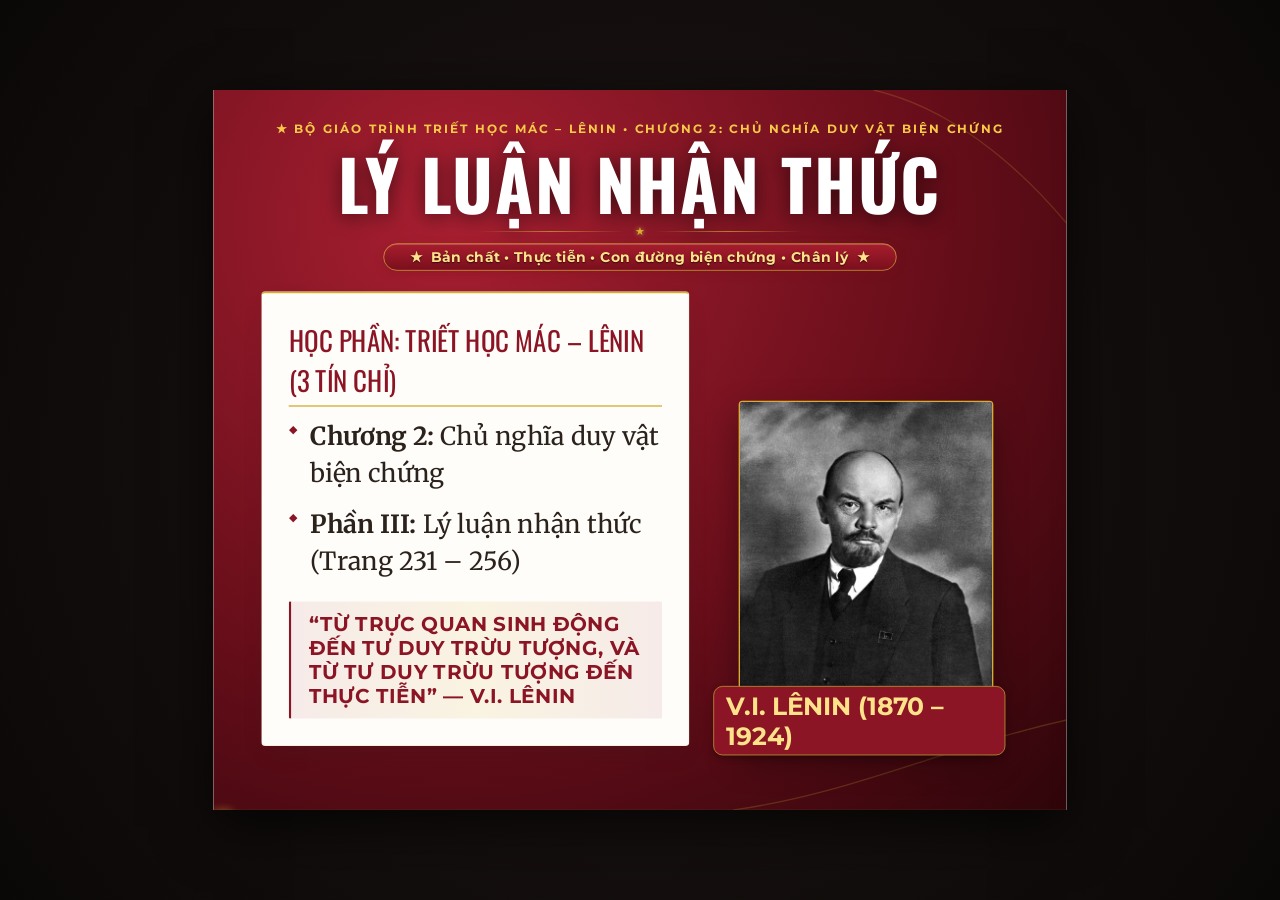
==== commit 505345b8: "Streamline intro & closing slides: remove redundant duration line on slide 1 and technical hotkey bu" ====
--- a/index.html
+++ b/index.html
@@ -73,7 +73,6 @@
           <ul class="bullet-list" style="font-size: 20px;">
             <li class="bullet-item"><strong>Chương 2:</strong> Chủ nghĩa duy vật biện chứng</li>
             <li class="bullet-item"><strong>Phần III:</strong> Lý luận nhận thức (Trang 231 – 256)</li>
-            <li class="bullet-item"><strong>Thời lượng trình bày:</strong> 45 – 50 phút (Bao gồm 2 Trò chơi tương tác)</li>
           </ul>
           <div class="takeaway-banner" style="margin-top: 32px;">
             “TỪ TRỰC QUAN SINH ĐỘNG ĐẾN TƯ DUY TRỪU TƯỢNG, VÀ TỪ TƯ DUY TRỪU TƯỢNG ĐẾN THỰC TIỄN” — V.I. LÊNIN
@@ -2392,7 +2391,6 @@
           <ul class="bullet-list" style="font-size: 19px;">
             <li class="bullet-item"><strong>Chủ đề:</strong> Lý luận nhận thức duy vật biện chứng</li>
             <li class="bullet-item"><strong>Tài liệu tham khảo chính thức:</strong> Bộ Giáo trình Triết học Mác – Lênin, NXB Chính trị quốc gia Sự thật, Chương 2, Phần III (Trang 231 – 256).</li>
-            <li class="bullet-item"><strong>Hỗ trợ kỹ thuật:</strong> Bấm phím <code>N</code> để mở Ghi chú thuyết trình, phím <code>M</code> để mở Mục lục slide, phím <code>F</code> để bật Toàn màn hình.</li>
           </ul>
           <div class="takeaway-banner" style="margin-top: 28px;">
             KÍNH CHÚC THẦY CÔ VÀ CÁC BẠN SINH VIÊN SỨC KHỎE VÀ THÀNH CÔNG TRONG HỌC TẬP!
--- a/assets/css/design-v3.css
+++ b/assets/css/design-v3.css
@@ -20,19 +20,18 @@
 
 /* Chuyển slide: View Transitions (Morph có kiểm soát) */
 html.vt .slide{transition:none}
-::view-transition-group(root){animation-duration:.55s;animation-timing-function:var(--ease-morph)}
+::view-transition-group(root){animation-duration:.4s;animation-timing-function:var(--ease-morph)}
 ::view-transition-group(*){animation-duration:var(--t-morph);animation-timing-function:var(--ease-morph)}
 ::view-transition-old(actor-pic),::view-transition-new(actor-pic){object-fit:cover;height:100%}
 ::view-transition-group(actor-pic){z-index:3}
 ::view-transition-group(actor-title){z-index:4}
-html[data-dir=back]::view-transition-group(actor-card){animation-duration:.7s}
 
 /* Hiện nội dung theo nhịp (bên trong chuyển cảnh) */
-@keyframes rise{from{opacity:0;transform:translateY(14px)}to{opacity:1;transform:none}}
-.slide.active .bullet-item,.slide.active .takeaway-banner{animation:rise .6s var(--ease-morph) both}
-.slide.active .bullet-item:nth-child(1){animation-delay:.25s}.slide.active .bullet-item:nth-child(2){animation-delay:.36s}
-.slide.active .bullet-item:nth-child(3){animation-delay:.47s}.slide.active .bullet-item:nth-child(4){animation-delay:.58s}
-.slide.active .bullet-item:nth-child(n+5){animation-delay:.69s}.slide.active .takeaway-banner{animation-delay:.8s}
+@keyframes rise{from{transform:translateY(12px)}to{transform:none}}
+.slide.active .bullet-item,.slide.active .takeaway-banner{animation:rise .5s var(--ease-morph) backwards}
+.slide.active .bullet-item:nth-child(1){animation-delay:.04s}.slide.active .bullet-item:nth-child(2){animation-delay:.08s}
+.slide.active .bullet-item:nth-child(3){animation-delay:.12s}.slide.active .bullet-item:nth-child(4){animation-delay:.16s}
+.slide.active .bullet-item:nth-child(n+5){animation-delay:.20s}.slide.active .takeaway-banner{animation-delay:.24s}
 
 /* Tiến độ + thanh điều khiển tự ẩn khi trình chiếu */
 #progress-bar-container{height:5px}
@@ -74,15 +73,8 @@
 /* Mượt hơn: slide không hiển thị không cần dựng (bật sau khi fit.js đo xong) */
 html.fit-done .slide:not(.active){content-visibility:hidden}
 
-/* Thành phần có chữ đổi nội dung: chữ cũ mờ nhanh, chữ mới hiện sau một nhịp (không chồng hai dòng chữ);
-   vị trí/kích thước vẫn morph liên tục. Ảnh giữ kiểu hòa trộn mặc định. */
-@keyframes vt-out{to{opacity:0}}
-@keyframes vt-in{from{opacity:0}}
-::view-transition-old(actor-badge),::view-transition-old(actor-title),::view-transition-old(actor-pill),
-::view-transition-old(actor-card),::view-transition-old(actor-takeaway){animation:vt-out .2s ease both;mix-blend-mode:normal}
-::view-transition-new(actor-badge),::view-transition-new(actor-title),::view-transition-new(actor-pill),
-::view-transition-new(actor-card),::view-transition-new(actor-takeaway){animation:vt-in .35s ease .18s both;mix-blend-mode:normal}
-/* Phần không có "thành phần morph" tương ứng (cột phụ, ảnh mới): nền cũ mờ nhanh, ảnh mới vào sau một nhịp */
-::view-transition-old(root){animation:vt-out .25s ease both;mix-blend-mode:normal}
-::view-transition-new(root){animation:vt-in .35s ease both;mix-blend-mode:normal}
-::view-transition-new(actor-pic){animation:vt-in .35s ease .2s both}
+/* Hòa trộn mặc định của trình duyệt (plus-lighter) không làm tụt độ sáng giữa hai slide.
+   Chữ đổi nội dung hòa trộn nhanh hơn phần còn lại để giảm thời gian hai dòng chữ chồng nhau. */
+::view-transition-old(actor-badge),::view-transition-new(actor-badge),
+::view-transition-old(actor-title),::view-transition-new(actor-title),
+::view-transition-old(actor-pill),::view-transition-new(actor-pill){animation-duration:.3s}
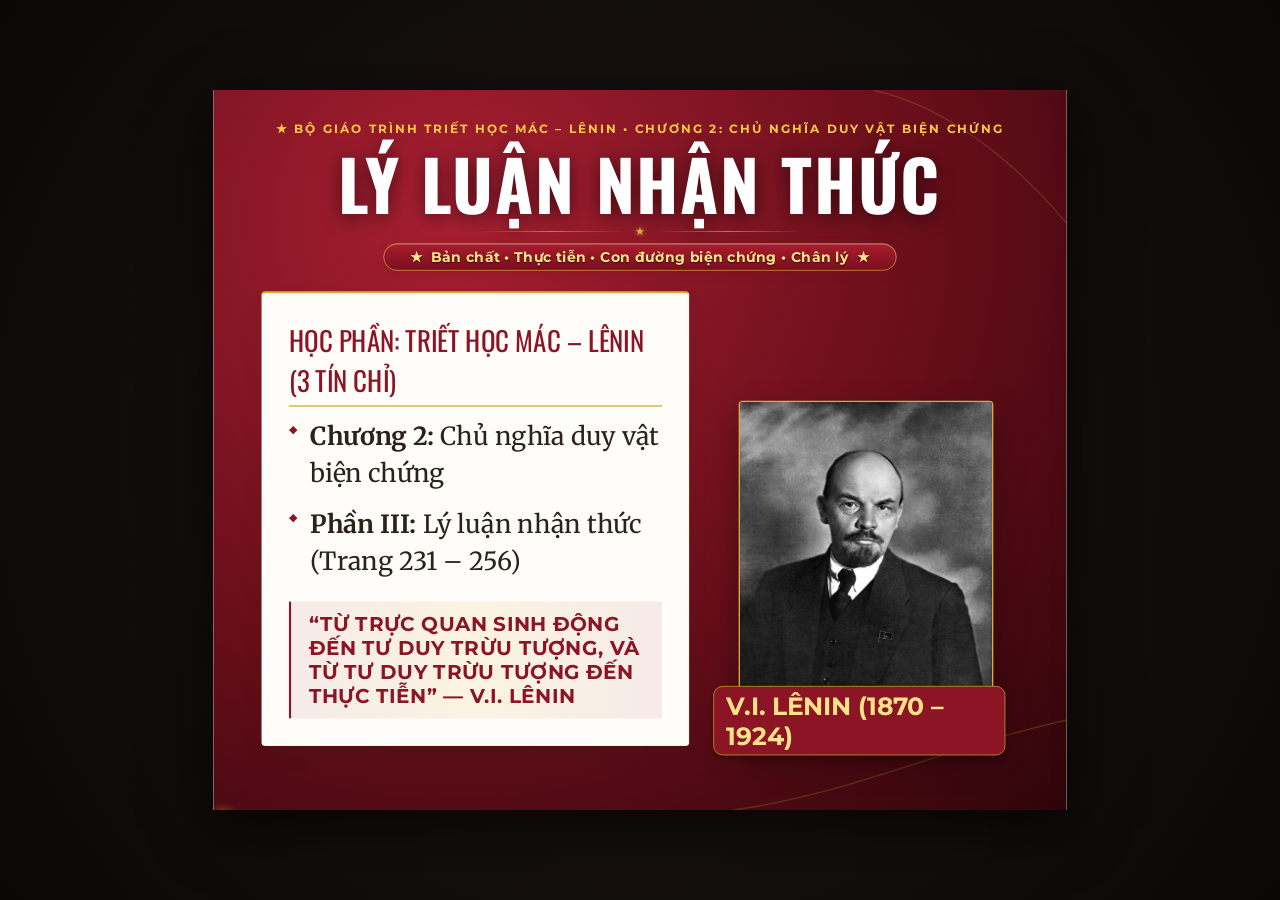
==== commit 5d27cf49: "Streamline presentation to 45 slides: remove redundant questions slide (slide-42) & update game refe" ====
--- a/index.html
+++ b/index.html
@@ -153,7 +153,7 @@
           <div class="dark-card" style="border-top: 4px solid #F59E0B; background: rgba(90, 60, 20, 0.45);">
             <div style="font-family: var(--font-title); font-size: 28px; color: var(--color-gold-bright); margin-bottom: 6px;">CUỐI GIỜ</div>
             <div style="font-family: var(--font-subtitle); font-size: 20px; font-weight: 700; color: #FFFFFF; margin-bottom: 8px;">Trò chơi 2 & Tổng kết sơ đồ</div>
-            <p style="font-size: 15px; color: #FFE28A; line-height: 1.5;">Giải mã hành trình nhận thức, tổng kết Mindmap toàn diện và giải đáp câu hỏi ôn tập.</p>
+            <p style="font-size: 15px; color: #FFE28A; line-height: 1.5;">Giải mã hành trình nhận thức và tổng kết Mindmap toàn diện.</p>
           </div>
         </div>
       </div>
@@ -2137,7 +2137,7 @@
          data-notes-explain="Giảng viên dùng slide này để hệ thống hóa lại toàn bộ 40 slide đã trình bày trong 2 phút. Toàn bộ Lý luận nhận thức Mác – Lênin thu gọn trong một bức tranh biện chứng duy nhất."
          data-notes-example="Từ Khách thể khách quan -> tác động qua Thực tiễn -> sinh ra Nhận thức cảm tính (Cảm giác, Tri giác, Biểu tượng) -> nâng lên Nhận thức lý tính (Khái niệm, Phán đoán, Suy lý) -> kiểm nghiệm qua Thực tiễn -> kết tinh thành Chân lý (Khách quan, Tuyệt đối/Tương đối, Cụ thể) -> chỉ đạo Thực tiễn tiếp theo."
          data-notes-keypoint="Sơ đồ này là công cụ ôn tập vô giá giúp sinh viên ghi nhớ bản chất và mối liên hệ giữa các khái niệm thi kết thúc học phần."
-         data-notes-transition="Tiếp theo, chúng ta cùng xem xét các câu hỏi ôn tập chính thức trong giáo trình.">
+         data-notes-transition="Tiếp theo, mời cả lớp cùng tham gia trò chơi cuối giờ.">
 
       <svg class="ribbon-swash-topright" viewBox="0 0 320 220"><use href="#swash-topright"/></svg>
       <div class="header-section-badge"><span>★</span> PHẦN VI: TỔNG KẾT HỆ THỐNG</div>
@@ -2180,63 +2180,6 @@
     </div>
         
 
-    <!-- SLIDE 42: CÂU HỎI ÔN TẬP THEO GIÁO TRÌNH -->
-    <div class="slide bg-ivory" id="slide-42"
-         data-notes-time="1 phút 30 giây"
-         data-notes-explain="Giáo trình trang 256 đưa ra hệ thống câu hỏi ôn tập thi kết thúc học phần. Chúng ta chọn lọc 4 câu hỏi then chốt nhất của Phần III để hướng dẫn sinh viên cách ôn tập."
-         data-notes-example="Câu hỏi 1 về bản chất nhận thức; Câu hỏi 2 về vai trò thực tiễn và nguyên tắc phương pháp luận; Câu hỏi 3 về các giai đoạn cảm tính và lý tính; Câu hỏi 4 về chân lý và các tính chất."
-         data-notes-keypoint="Khi làm bài thi, sinh viên phải kết cấu đủ 3 phần: Nêu định nghĩa khoa học -> Phân tích luận giải -> Nêu ví dụ thực tiễn minh chứng."
-         data-notes-transition="Và ngay sau đây, hãy cùng thử tài tư duy qua Trò chơi cuối giờ: Giải mã hành trình nhận thức!">
-
-      <svg class="ribbon-swash-topright" viewBox="0 0 320 220"><use href="#swash-topright"/></svg>
-      <div class="header-section-badge"><span>★</span> BỘ GIÁO TRÌNH TRIẾT HỌC MÁC – LÊNIN (TRANG 256)</div>
-      <h1 class="slide-main-title">HỆ THỐNG CÂU HỎI ÔN TẬP VÀ THẢO LUẬN</h1>
-      <div class="title-star-motif"><span class="star-icon">★</span></div>
-      <div class="slide-subtitle-pill">
-        <span class="pill-star">★</span>
-        <span>Bám sát đề cương thi kết thúc học phần Triết học Mác – Lênin</span>
-        <span class="pill-star">★</span>
-      </div>
-
-      <div class="slide-body">
-        <div class="ivory-card" style="width: 100%; display: flex; flex-direction: column; justify-content: space-between;">
-          <div style="display: grid; grid-template-columns: 1fr 1fr; gap: 24px; font-size: 17px;">
-            <div style="padding: 16px; background: rgba(139, 21, 36, 0.05); border-left: 4px solid var(--color-crimson); border-radius: 8px;">
-              <strong style="color: var(--color-crimson); font-size: 18px;">Câu hỏi 1 (Giáo trình Trang 256):</strong>
-              <p style="margin-top: 6px; line-height: 1.5; color: var(--color-text-main);">
-                Phân tích bản chất của nhận thức theo quan điểm của chủ nghĩa duy vật biện chứng? Phân biệt nhận thức kinh nghiệm và nhận thức lý luận?
-              </p>
-            </div>
-
-            <div style="padding: 16px; background: rgba(212, 175, 55, 0.08); border-left: 4px solid var(--color-gold); border-radius: 8px;">
-              <strong style="color: var(--color-gold-dark); font-size: 18px;">Câu hỏi 2 (Giáo trình Trang 256):</strong>
-              <p style="margin-top: 6px; line-height: 1.5; color: var(--color-text-main);">
-                Thực tiễn là gì? Phân tích vai trò của thực tiễn đối với nhận thức và ý nghĩa phương pháp luận của quan điểm thực tiễn?
-              </p>
-            </div>
-
-            <div style="padding: 16px; background: rgba(46, 125, 50, 0.06); border-left: 4px solid #2E7D32; border-radius: 8px;">
-              <strong style="color: #2E7D32; font-size: 18px;">Câu hỏi 3 (Giáo trình Trang 256):</strong>
-              <p style="margin-top: 6px; line-height: 1.5; color: var(--color-text-main);">
-                Phân tích con đường biện chứng của quá trình nhận thức: Từ nhận thức cảm tính đến nhận thức lý tính và sự kiểm nghiệm của thực tiễn?
-              </p>
-            </div>
-
-            <div style="padding: 16px; background: rgba(139, 21, 36, 0.08); border-left: 4px solid var(--color-red-vibrant); border-radius: 8px;">
-              <strong style="color: var(--color-red-vibrant); font-size: 18px;">Câu hỏi 4 (Giáo trình Trang 256):</strong>
-              <p style="margin-top: 6px; line-height: 1.5; color: var(--color-text-main);">
-                Chân lý là gì? Trình bày các tính chất của chân lý và ý nghĩa của quan điểm lịch sử - cụ thể trong học tập và công tác?
-              </p>
-            </div>
-          </div>
-          <div class="takeaway-banner" style="margin-top: 18px;">
-            YÊU CẦU BÀI THI: ĐỦ ĐỊNH NGHĨA KHOA HỌC • PHÂN TÍCH QUY LUẬT BIỆN CHỨNG • NÊU VÍ DỤ THỰC TIỄN SINH ĐỘNG
-          </div>
-        </div>
-      </div>
-    </div>
-        
-
     <!-- SLIDE 43: GIỚI THIỆU TRÒ CHƠI CUỐI GIỜ -->
     <div class="slide bg-crimson-rich" id="slide-43"
          data-notes-time="1 phút"
@@ -2427,7 +2370,7 @@
         </button>
       </div>
 
-      <div id="slide-counter">Slide 1 / 46</div>
+      <div id="slide-counter">Slide 1 / 45</div>
 
       <div class="control-btn-group">
         <button id="btn-prev" class="ctrl-btn" title="Slide trước (Mũi tên trái / PgUp)">← Trước</button>
